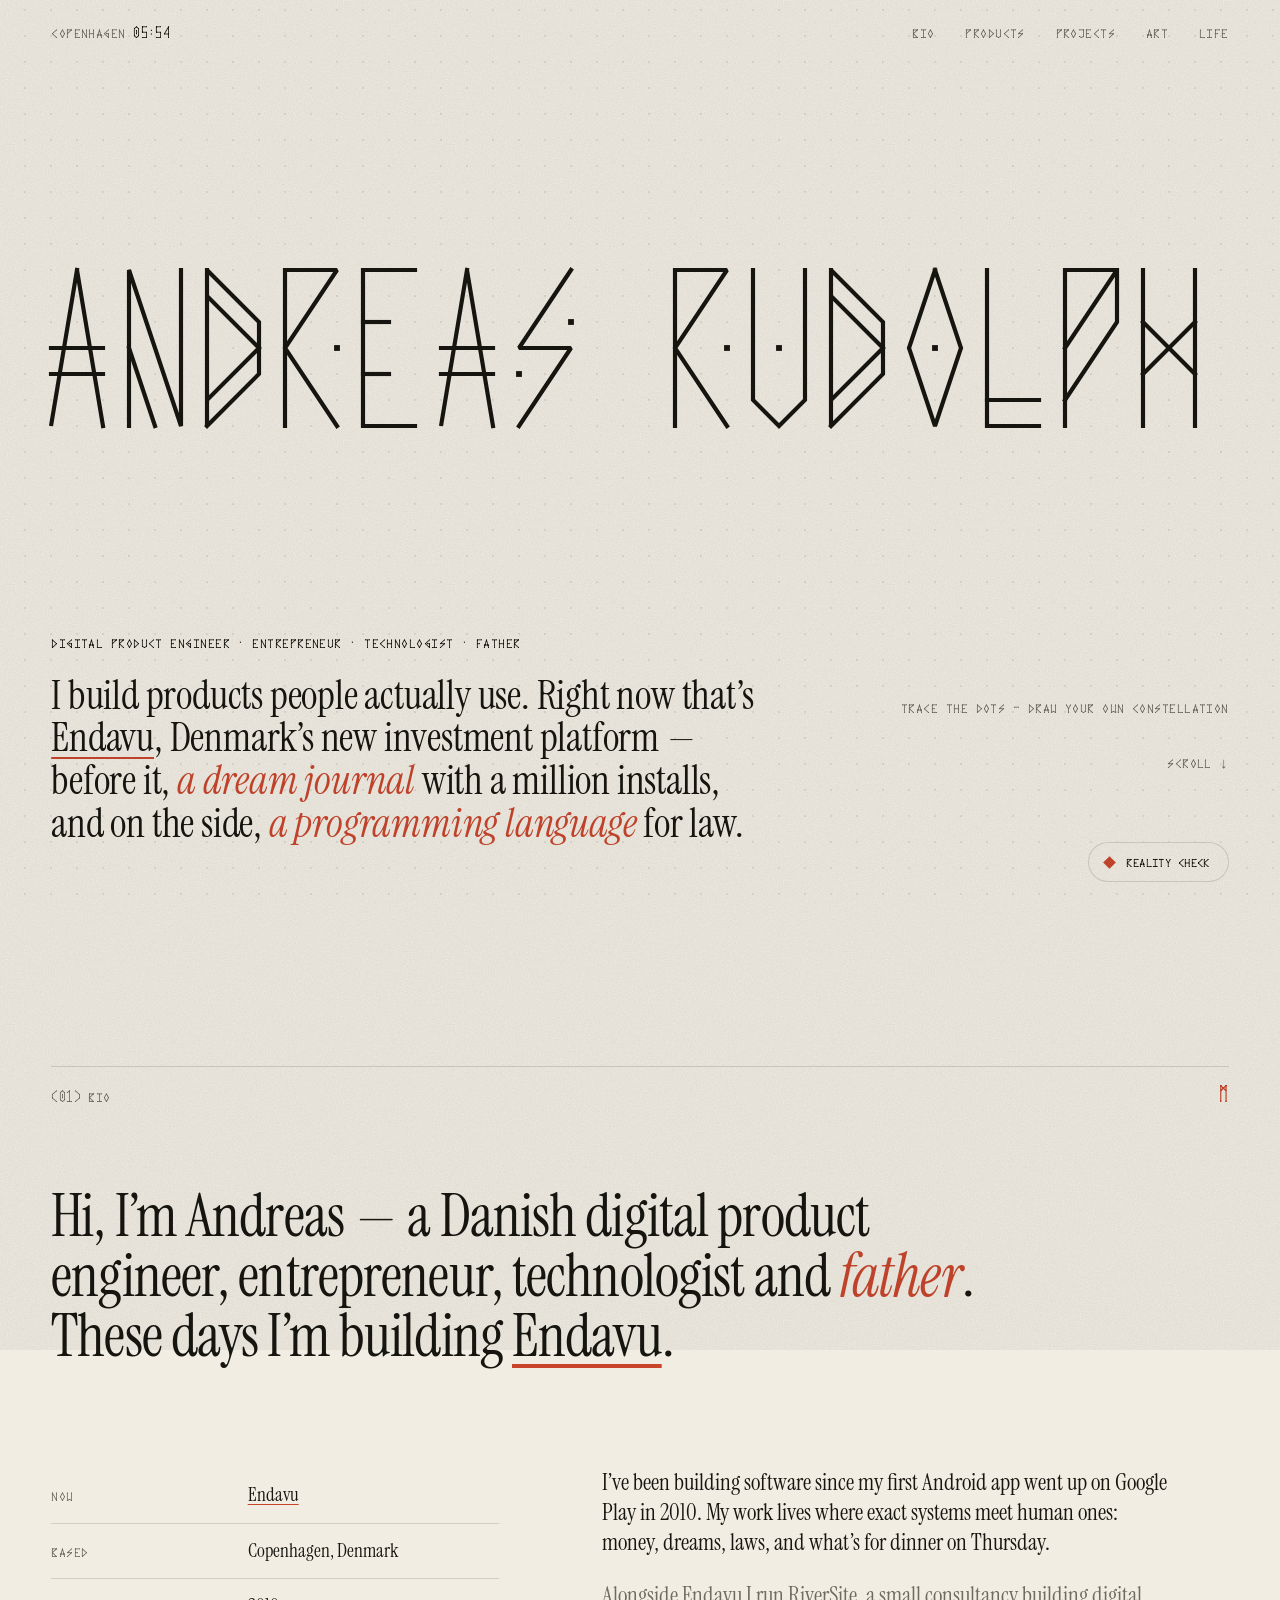
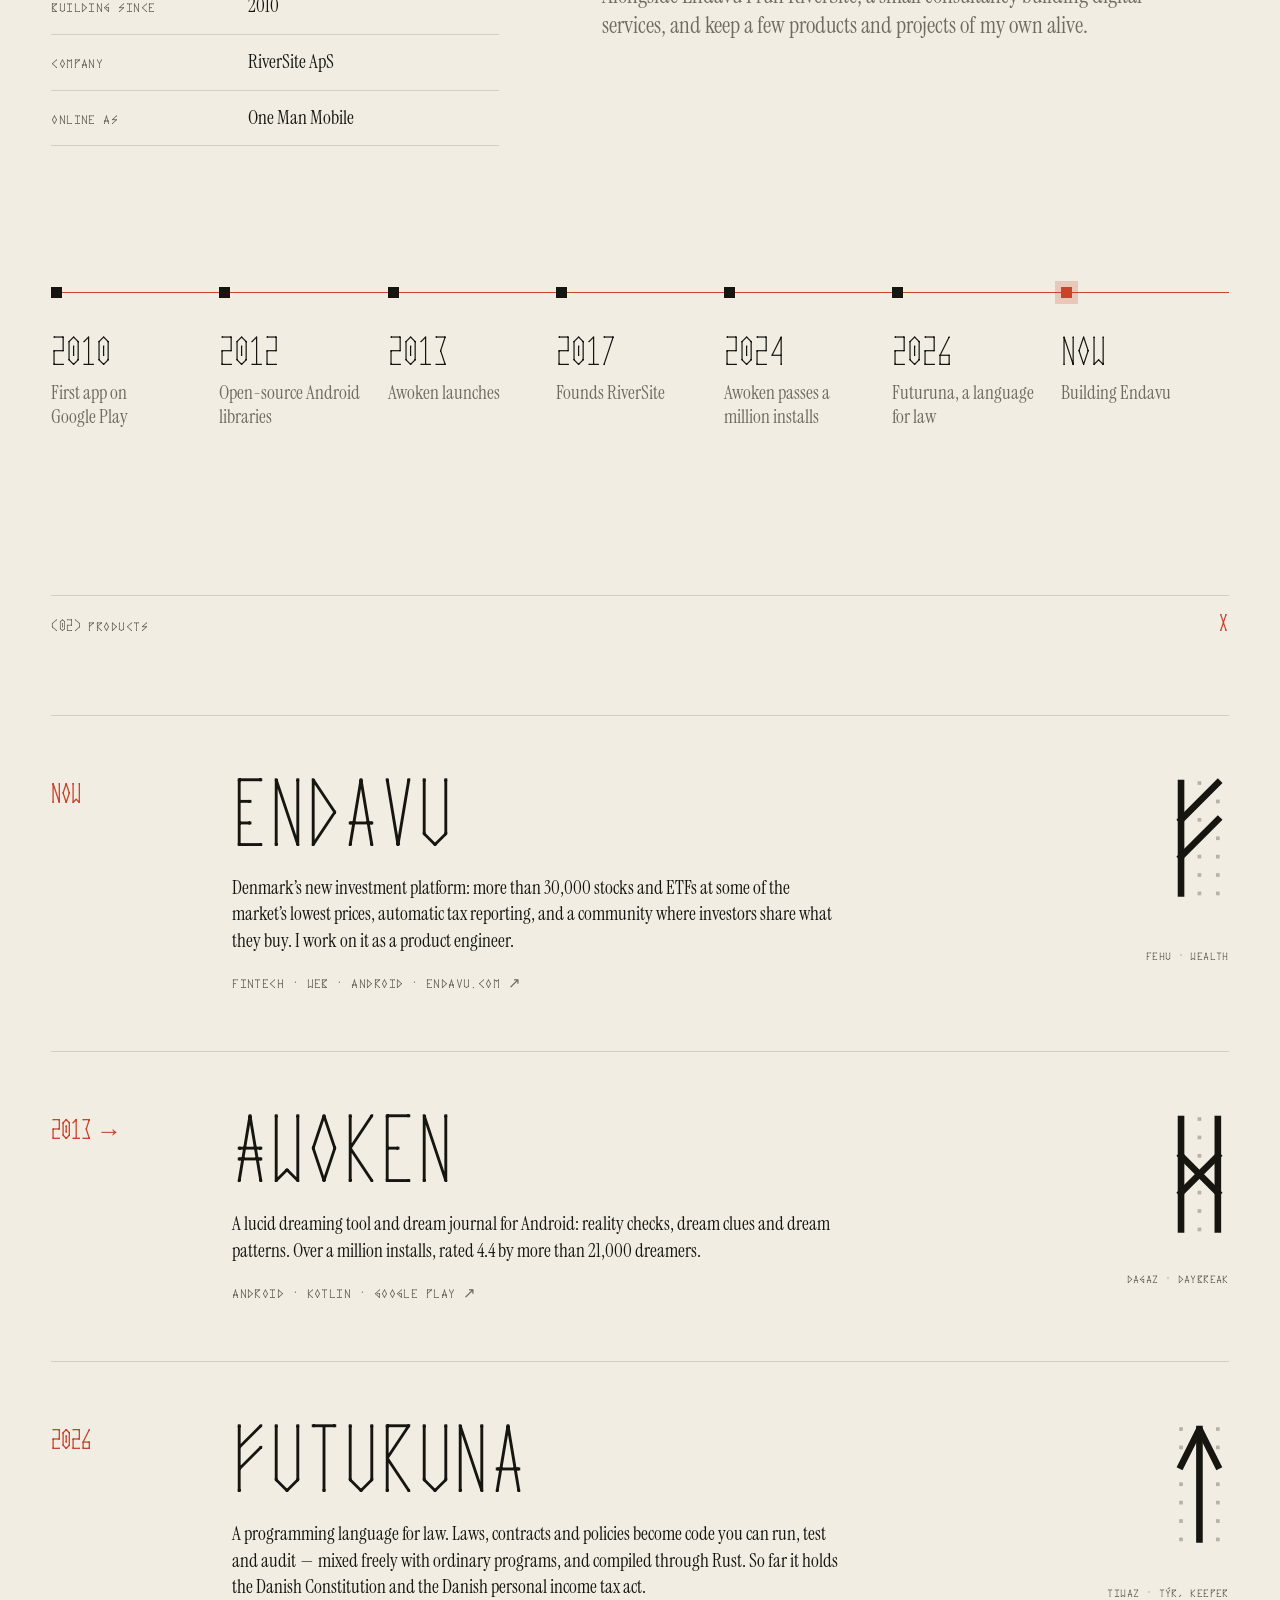
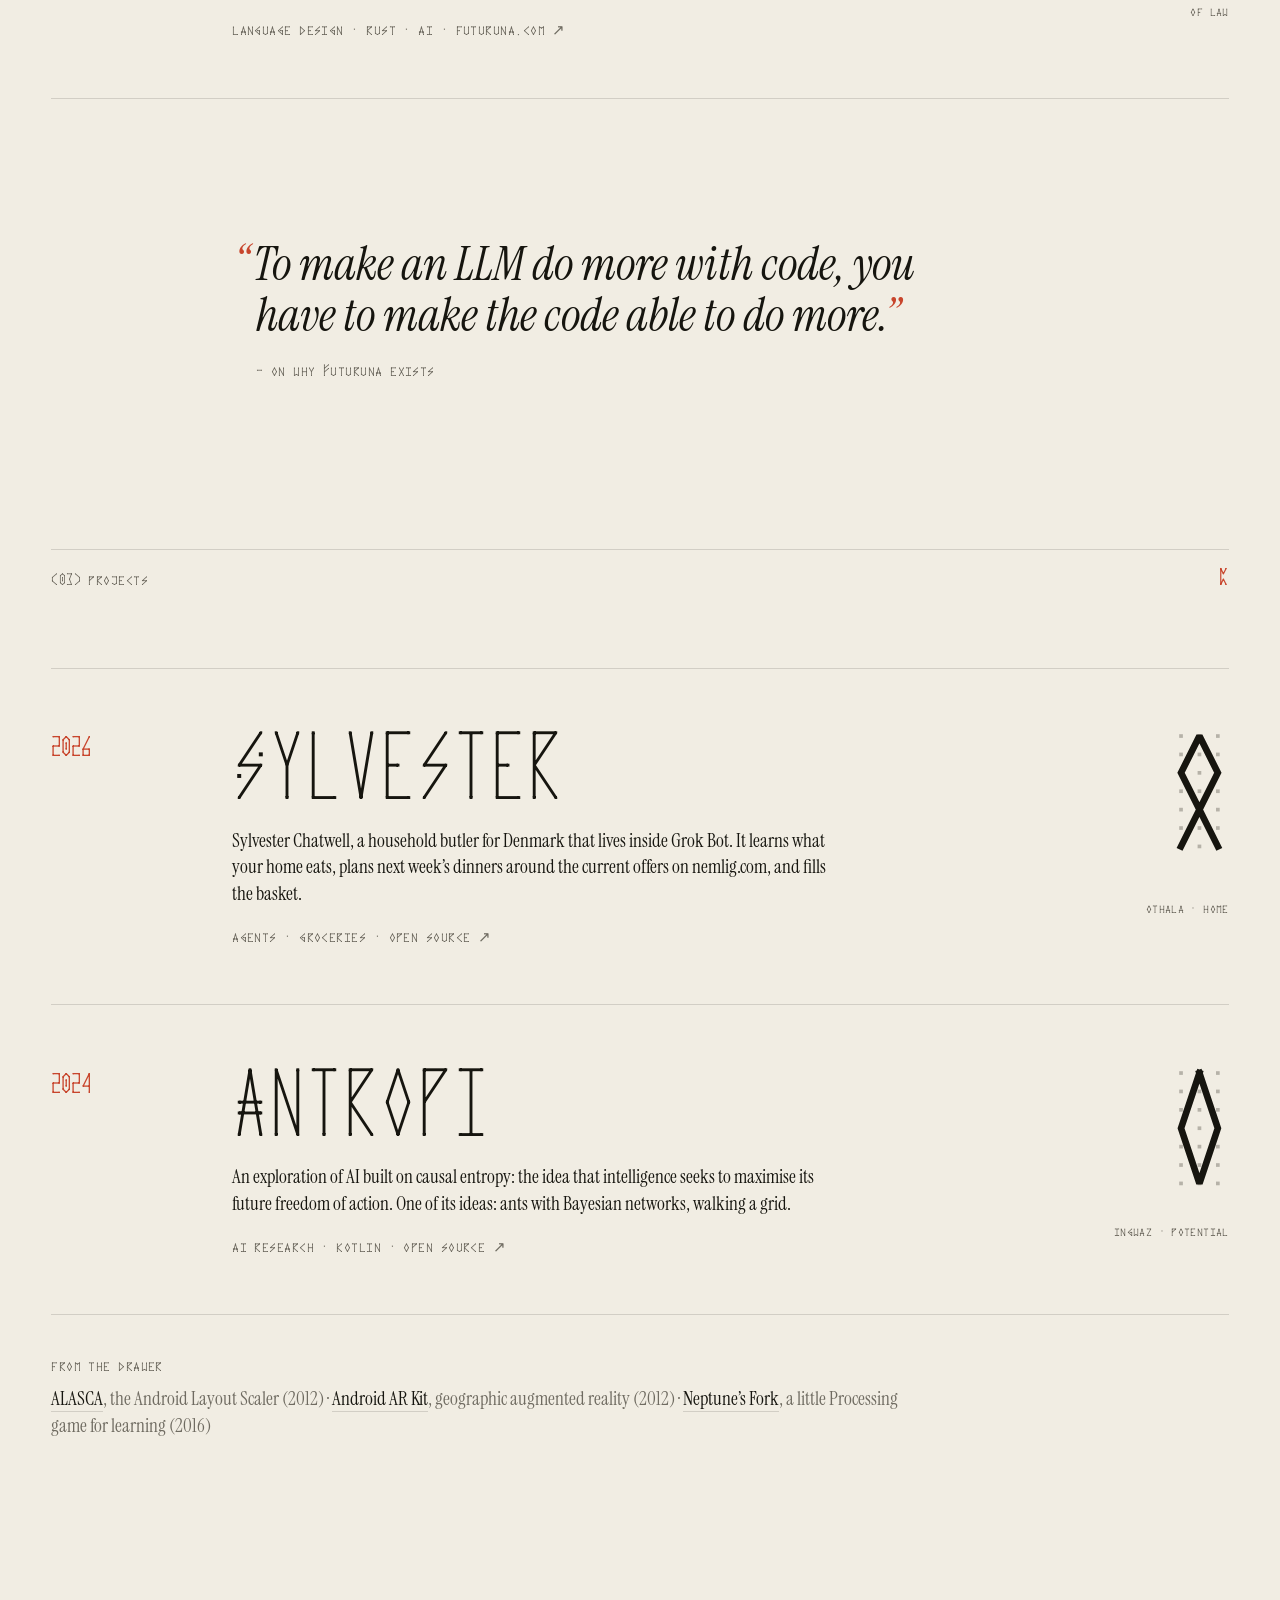
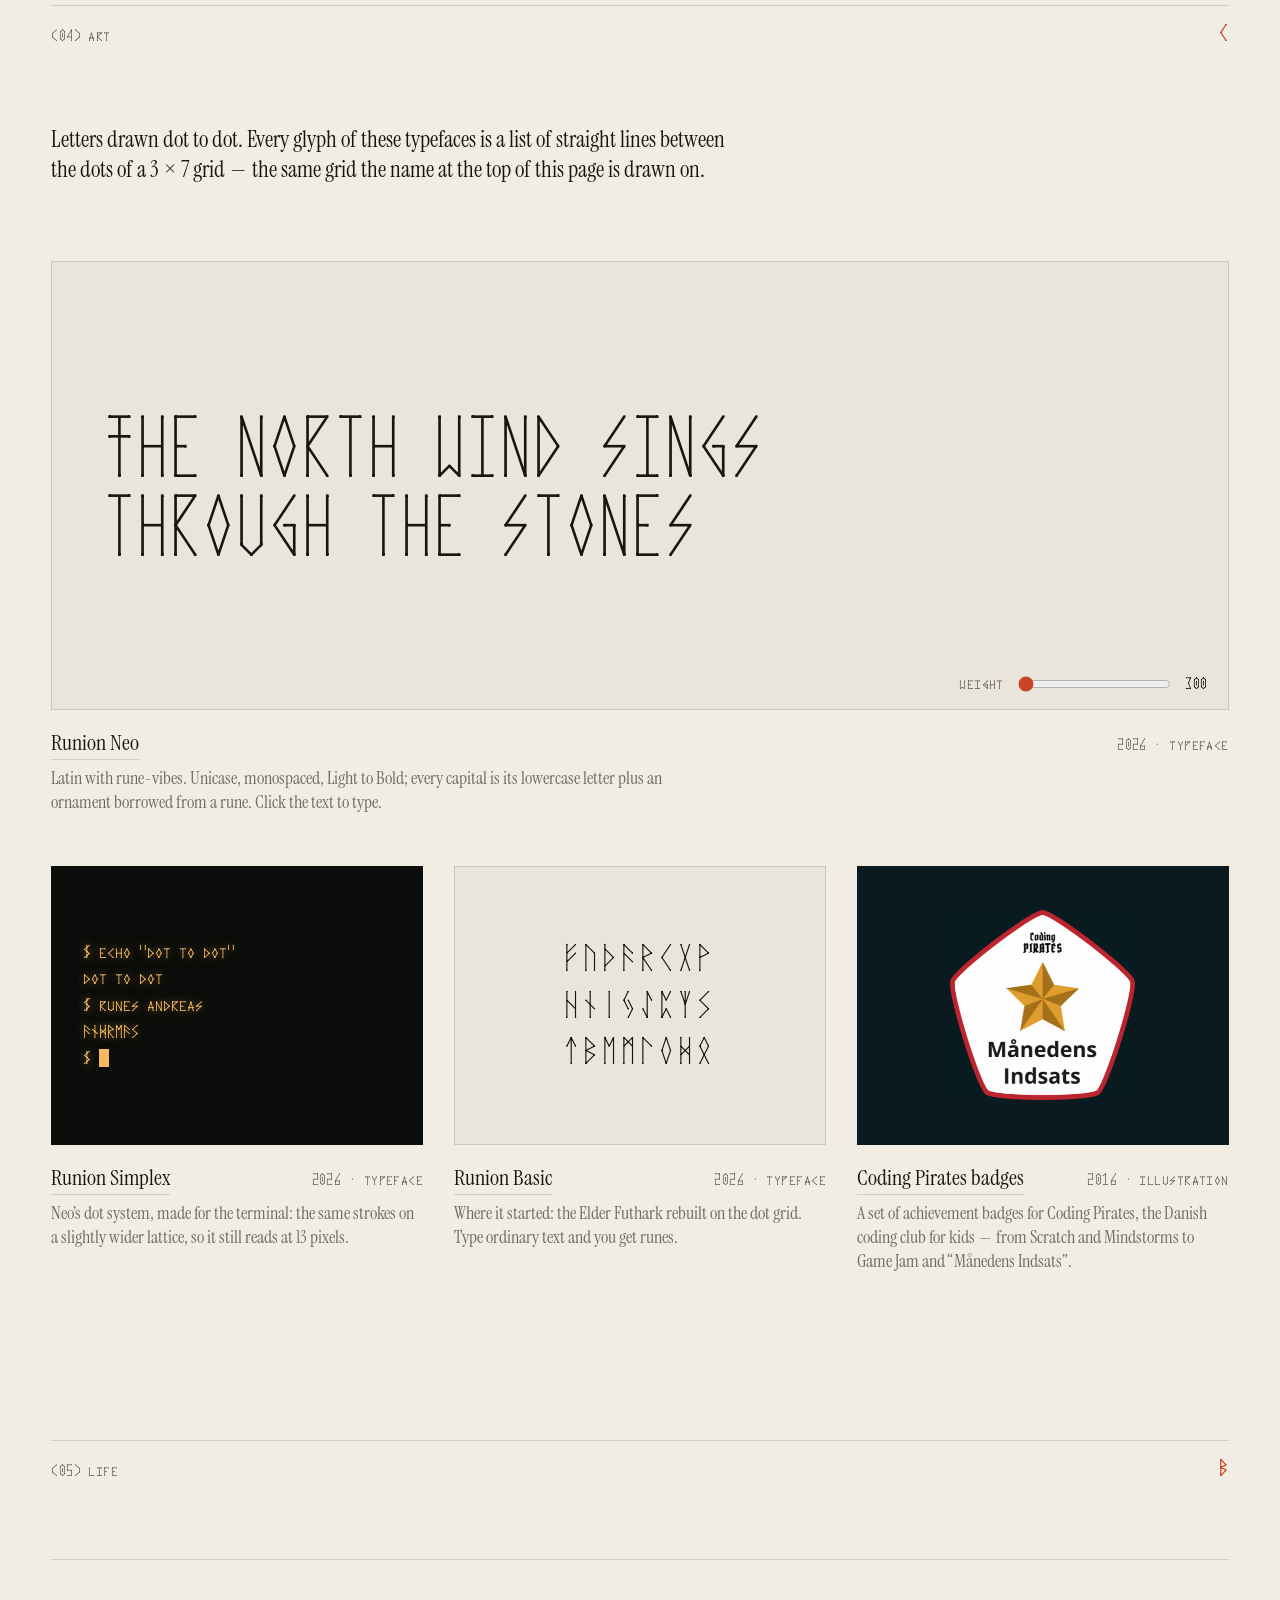
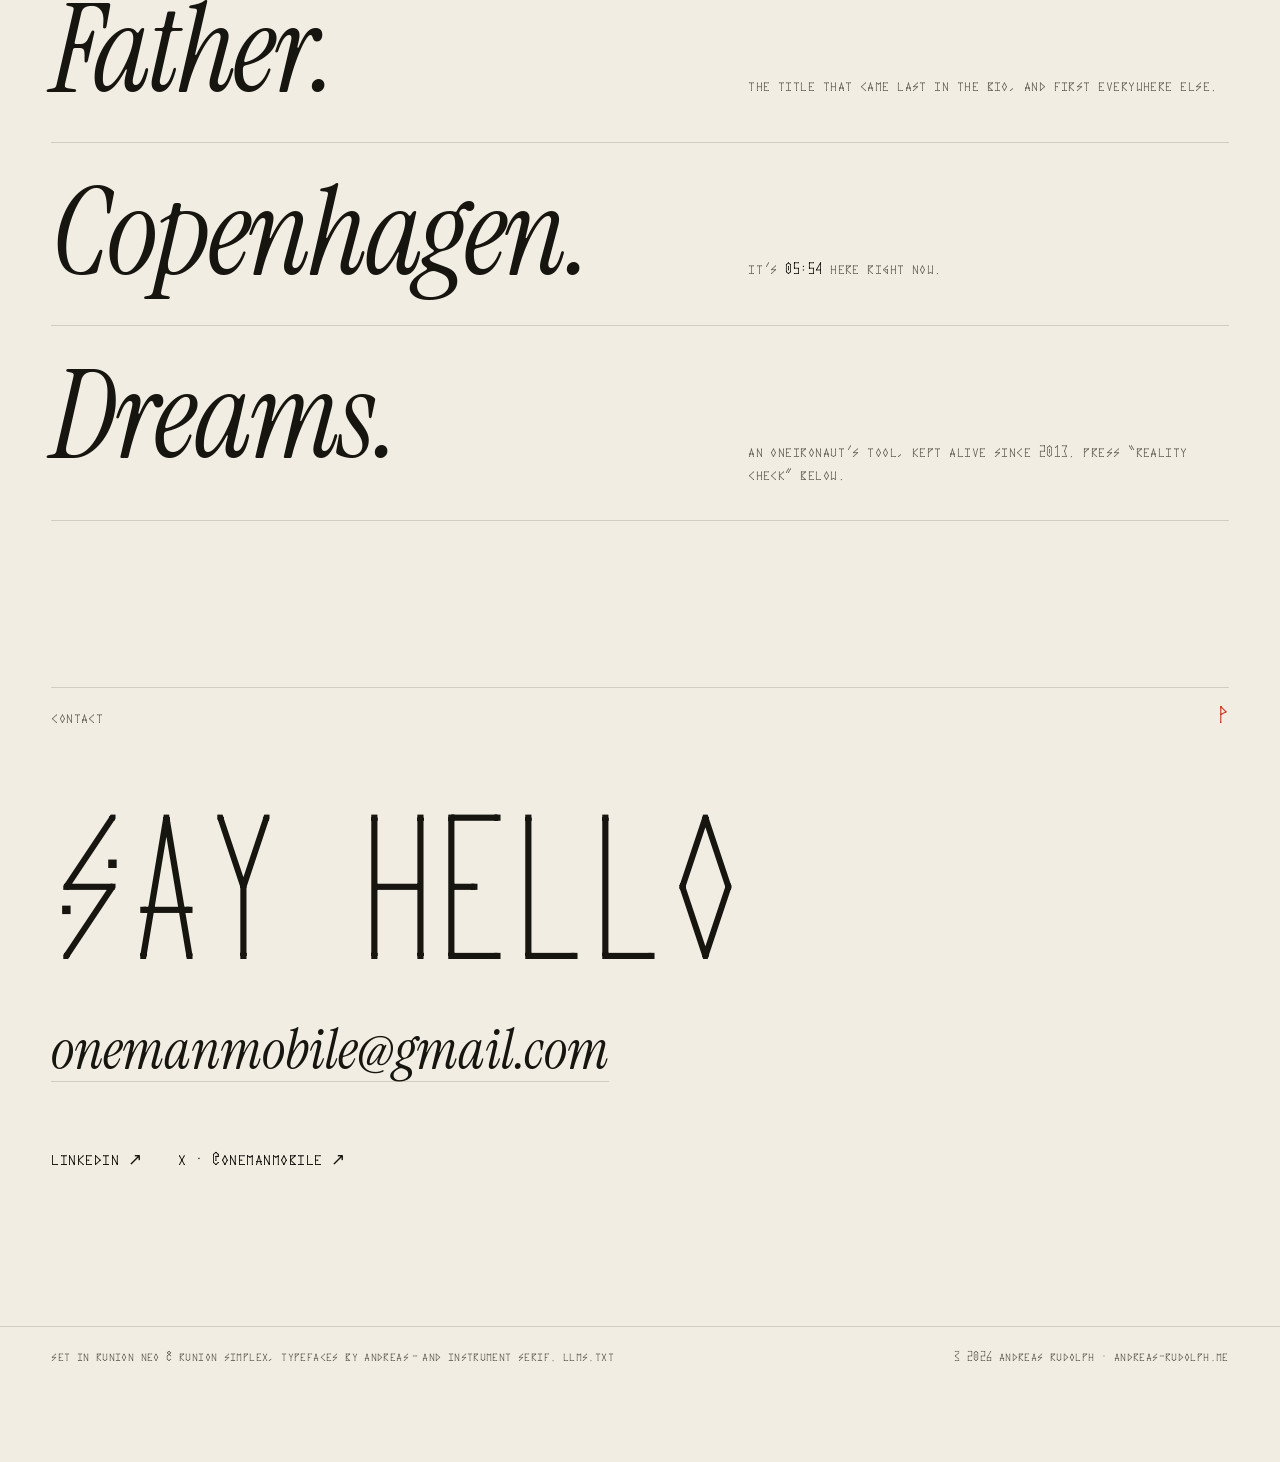
==== index.html @ d4b1cf88 "Five sections (bio, products, projects, art, life); Endavu pitch; socials; llms.txt, robots.txt, sit" ====
<!doctype html>
<html lang="en" data-mode="day">
<head>
  <meta charset="utf-8">
  <meta name="viewport" content="width=device-width, initial-scale=1, viewport-fit=cover">
  <title>Andreas Rudolph — Digital Product Engineer, Entrepreneur, Technologist and Father</title>
  <meta name="description" content="Andreas Rudolph is a Danish digital product engineer, entrepreneur, technologist and father, currently building Endavu, Denmark’s new investment platform. He also made Awoken, a lucid dreaming app with a million installs, and Futuruna, a programming language for law.">
  <link rel="canonical" href="https://andreas-rudolph.me/">
  <link rel="describedby" href="/llms.txt" type="text/markdown">
  <meta name="author" content="Andreas Rudolph">
  <meta name="theme-color" content="#f1ede3">
  <meta property="og:type" content="website">
  <meta property="og:url" content="https://andreas-rudolph.me/">
  <meta property="og:title" content="Andreas Rudolph">
  <meta property="og:description" content="A Danish digital product engineer, entrepreneur, technologist and father — currently building Endavu.">
  <meta property="og:image" content="https://andreas-rudolph.me/assets/og.jpg">
  <meta property="og:image:width" content="1200">
  <meta property="og:image:height" content="630">
  <meta name="twitter:card" content="summary_large_image">
  <meta name="twitter:creator" content="@OneManMobile">
  <link rel="icon" href="assets/favicon.svg" type="image/svg+xml">
  <link rel="preload" href="assets/fonts/RunionNeo.woff2" as="font" type="font/woff2" crossorigin>
  <link rel="preload" href="assets/fonts/InstrumentSerif-Regular.woff2" as="font" type="font/woff2" crossorigin>
  <link rel="stylesheet" href="assets/style.css">
  <script>try{if(localStorage.getItem('mode')==='dream')document.documentElement.dataset.mode='dream'}catch(e){}</script>
  <script type="module" src="assets/main.js"></script>
  <script type="application/ld+json">
  {"@context":"https://schema.org","@type":"Person","name":"Andreas Rudolph","alternateName":"OneManMobile","url":"https://andreas-rudolph.me/","jobTitle":"Digital Product Engineer","worksFor":{"@type":"Organization","name":"Endavu","url":"https://endavu.com"},"description":"A Danish digital product engineer, entrepreneur, technologist and father.","nationality":{"@type":"Country","name":"Denmark"},"homeLocation":{"@type":"Place","name":"Copenhagen, Denmark"},"sameAs":["https://www.linkedin.com/in/andreasrudolph","https://x.com/OneManMobile","https://github.com/OneManMobile"]}
  </script>
</head>
<body>
  <a class="skip label" href="#bio">Skip to content</a>

  <header class="hero" id="top">
    <h1 class="sr-only">Andreas Rudolph</h1>
    <canvas id="field" aria-hidden="true"></canvas>

    <div class="top">
      <span class="label"><span>copenhagen</span> <span class="clock">—</span></span>
      <nav aria-label="Sections">
        <a class="label" href="#bio">bio</a>
        <a class="label" href="#products">products</a>
        <a class="label" href="#projects">projects</a>
        <a class="label" href="#art">art</a>
        <a class="label" href="#life">life</a>
      </nav>
    </div>

    <div class="hero-foot">
      <div class="hero-intro">
        <p class="label hero-role"><span>digital product engineer</span> <span>· entrepreneur</span> <span>· technologist</span> <span>· father</span></p>
        <p class="lede">I build products people actually use. Right now that’s <a href="https://endavu.com">Endavu</a>, Denmark’s new investment platform&thinsp;—&thinsp;before it, <em>a dream journal</em> with a million installs, and on the side, <em>a programming language</em> for law.</p>
      </div>
      <div class="hero-aside">
        <p class="label swap">
          <span class="when-day">trace the dots — draw your own constellation</span>
          <span class="when-dream">you are dreaming. read a title twice&thinsp;—&thinsp;in dreams, text never stays the same.</span>
        </p>
        <a class="label scroll" href="#bio">scroll ↓</a>
      </div>
    </div>
  </header>

  <main>
    <!-- 01 · bio -->
    <section class="section" id="bio" aria-labelledby="bio-title">
      <div class="section-head reveal">
        <h2 class="label" id="bio-title">(01) bio</h2>
        <span class="label section-rune" aria-hidden="true">ᛗ</span>
      </div>

      <p class="about-big reveal">Hi, I’m Andreas&thinsp;—&thinsp;a Danish digital product engineer, entrepreneur, technologist and <em>father</em>. These days I’m building <a href="https://endavu.com">Endavu</a>.</p>

      <div class="about-grid">
        <dl class="facts reveal">
          <div><dt class="label">now</dt><dd><a href="https://endavu.com">Endavu</a></dd></div>
          <div><dt class="label">based</dt><dd>Copenhagen, Denmark</dd></div>
          <div><dt class="label">building since</dt><dd>2010</dd></div>
          <div><dt class="label">company</dt><dd>RiverSite ApS</dd></div>
          <div><dt class="label">online as</dt><dd>One Man Mobile</dd></div>
        </dl>
        <div class="about-text reveal">
          <p>I’ve been building software since my first Android app went up on Google Play in 2010. My work lives where exact systems meet human ones: money, dreams, laws, and what’s for dinner on Thursday.</p>
          <p>Alongside Endavu I run RiverSite, a small consultancy building digital services, and keep a few products and projects of my own alive.</p>
        </div>
      </div>

      <ol class="path reveal" aria-label="Timeline">
        <li style="--i:0"><span class="year">2010</span><span class="what">First app on Google Play</span></li>
        <li style="--i:1"><span class="year">2012</span><span class="what">Open-source Android libraries</span></li>
        <li style="--i:2"><span class="year">2013</span><span class="what">Awoken launches</span></li>
        <li style="--i:3"><span class="year">2017</span><span class="what">Founds RiverSite</span></li>
        <li style="--i:4"><span class="year">2024</span><span class="what">Awoken passes a million installs</span></li>
        <li style="--i:5"><span class="year">2026</span><span class="what">Futuruna, a language for law</span></li>
        <li style="--i:6"><span class="year">now</span><span class="what">Building Endavu</span></li>
      </ol>
    </section>

    <!-- 02 · products -->
    <section class="section" id="products" aria-labelledby="products-title">
      <div class="section-head reveal">
        <h2 class="label" id="products-title">(02) products</h2>
        <span class="label section-rune" aria-hidden="true">ᚷ</span>
      </div>

      <ol class="works">
        <li class="work reveal">
          <div class="work-meta"><span class="work-year">now</span></div>
          <div class="work-body">
            <h3 class="work-title"><a class="work-link" href="https://endavu.com"><span data-rune>Endavu</span></a></h3>
            <p class="work-desc">Denmark’s new investment platform: more than 30,000 stocks and ETFs at some of the market’s lowest prices, automatic tax reporting, and a community where investors share what they buy. I work on it as a product engineer.</p>
            <p class="label work-tags">fintech · web · android · endavu.com ↗</p>
          </div>
          <figure class="work-sigil" data-sigil="ᚠ"><figcaption class="label">fehu · wealth</figcaption></figure>
        </li>

        <li class="work reveal">
          <div class="work-meta"><span class="work-year">2013 →</span></div>
          <div class="work-body">
            <h3 class="work-title"><a class="work-link" href="https://play.google.com/store/apps/details?id=com.lucid_dreaming.awoken"><span data-rune>Awoken</span></a></h3>
            <p class="work-desc">A lucid dreaming tool and dream journal for Android: reality checks, dream clues and dream patterns. Over a million installs, rated 4.4 by more than 21,000 dreamers.</p>
            <p class="label work-tags">android · kotlin · google play ↗</p>
          </div>
          <figure class="work-sigil" data-sigil="ᛞ"><figcaption class="label">dagaz · daybreak</figcaption></figure>
        </li>

        <li class="work reveal">
          <div class="work-meta"><span class="work-year">2026</span></div>
          <div class="work-body">
            <h3 class="work-title"><a class="work-link" href="https://futuruna.com/"><span data-rune>Futuruna</span></a></h3>
            <p class="work-desc">A programming language for law. Laws, contracts and policies become code you can run, test and audit&thinsp;—&thinsp;mixed freely with ordinary programs, and compiled through Rust. So far it holds the Danish Constitution and the Danish personal income tax act.</p>
            <p class="label work-tags">language design · rust · ai · futuruna.com ↗</p>
          </div>
          <figure class="work-sigil" data-sigil="ᛏ"><figcaption class="label">tiwaz · týr, keeper of law</figcaption></figure>
        </li>
      </ol>

      <figure class="quote reveal">
        <blockquote><p>To make an LLM do more with code, you have to make the code able to do more.</p></blockquote>
        <figcaption class="label">— on why Futuruna exists</figcaption>
      </figure>
    </section>

    <!-- 03 · projects -->
    <section class="section" id="projects" aria-labelledby="projects-title">
      <div class="section-head reveal">
        <h2 class="label" id="projects-title">(03) projects</h2>
        <span class="label section-rune" aria-hidden="true">ᛈ</span>
      </div>

      <ol class="works">
        <li class="work reveal">
          <div class="work-meta"><span class="work-year">2026</span></div>
          <div class="work-body">
            <h3 class="work-title"><a class="work-link" href="https://github.com/OneManMobile/sylvester-chatwell"><span data-rune>Sylvester</span></a></h3>
            <p class="work-desc">Sylvester Chatwell, a household butler for Denmark that lives inside Grok Bot. It learns what your home eats, plans next week’s dinners around the current offers on nemlig.com, and fills the basket.</p>
            <p class="label work-tags">agents · groceries · open source ↗</p>
          </div>
          <figure class="work-sigil" data-sigil="ᛟ"><figcaption class="label">othala · home</figcaption></figure>
        </li>

        <li class="work reveal">
          <div class="work-meta"><span class="work-year">2024</span></div>
          <div class="work-body">
            <h3 class="work-title"><a class="work-link" href="https://github.com/OneManMobile/Antropi"><span data-rune>Antropi</span></a></h3>
            <p class="work-desc">An exploration of AI built on causal entropy: the idea that intelligence seeks to maximise its future freedom of action. One of its ideas: ants with Bayesian networks, walking a grid.</p>
            <p class="label work-tags">ai research · kotlin · open source ↗</p>
          </div>
          <figure class="work-sigil" data-sigil="ᛜ"><figcaption class="label">ingwaz · potential</figcaption></figure>
        </li>
      </ol>

      <p class="drawer reveal"><span class="label">from the drawer</span>
        <a href="https://github.com/OneManMobile/ALASCA">ALASCA</a>, the Android Layout Scaler (2012) ·
        <a href="https://github.com/OneManMobile/Android-AR-Kit">Android AR Kit</a>, geographic augmented reality (2012) ·
        <a href="https://github.com/OneManMobile/NeptunesFork">Neptune’s Fork</a>, a little Processing game for learning (2016)
      </p>
    </section>

    <!-- 04 · art -->
    <section class="section" id="art" aria-labelledby="art-title">
      <div class="section-head reveal">
        <h2 class="label" id="art-title">(04) art</h2>
        <span class="label section-rune" aria-hidden="true">ᚲ</span>
      </div>

      <p class="art-intro reveal">Letters drawn dot to dot. Every glyph of these typefaces is a list of straight lines between the dots of a 3&thinsp;×&thinsp;7 grid&thinsp;—&thinsp;the same grid the name at the top of this page is drawn on.</p>

      <div class="art-grid">
        <figure class="art-card art-card--wide reveal">
          <div class="art-canvas art-neo">
            <p class="neo-specimen" contenteditable="true" spellcheck="false" aria-label="Type to try Runion Neo">The north wind sings through the stones</p>
            <label class="neo-weight label"><span>weight</span> <input type="range" min="300" max="700" value="300" aria-label="Runion Neo weight"> <output>300</output></label>
          </div>
          <figcaption>
            <span class="art-title"><a href="https://github.com/OneManMobile/runion-neo">Runion Neo</a> <span class="label">2026 · typeface</span></span>
            <span class="art-desc">Latin with rune-vibes. Unicase, monospaced, Light to Bold; every capital is its lowercase letter plus an ornament borrowed from a rune. Click the text to type.</span>
          </figcaption>
        </figure>

        <figure class="art-card reveal">
          <div class="art-canvas art-simplex" aria-hidden="true">
            <p>$ echo "dot to dot"<br>dot to dot<br>$ runes andreas<br>ᚨᚾᛞᚱᛖᚨᛊ<br>$ <span class="caret"></span></p>
          </div>
          <figcaption>
            <span class="art-title"><a href="https://github.com/OneManMobile/runion-simplex">Runion Simplex</a> <span class="label">2026 · typeface</span></span>
            <span class="art-desc">Neo’s dot system, made for the terminal: the same strokes on a slightly wider lattice, so it still reads at 13 pixels.</span>
          </figcaption>
        </figure>

        <figure class="art-card reveal">
          <div class="art-canvas art-futhark" aria-hidden="true">
            <p>ᚠᚢᚦᚨᚱᚲᚷᚹ<br>ᚺᚾᛁᛃᛇᛈᛉᛊ<br>ᛏᛒᛖᛗᛚᛜᛞᛟ</p>
          </div>
          <figcaption>
            <span class="art-title"><a href="https://github.com/OneManMobile/Runion-Font">Runion Basic</a> <span class="label">2026 · typeface</span></span>
            <span class="art-desc">Where it started: the Elder Futhark rebuilt on the dot grid. Type ordinary text and you get runes.</span>
          </figcaption>
        </figure>

        <figure class="art-card reveal">
          <div class="art-canvas art-badge">
            <img src="assets/art/coding-pirates-badge.png" width="360" height="370" alt="A pentagon badge with a gold star, reading Coding Pirates — Månedens Indsats">
          </div>
          <figcaption>
            <span class="art-title"><a href="https://github.com/OneManMobile/CodingPiratesAchievements">Coding Pirates badges</a> <span class="label">2016 · illustration</span></span>
            <span class="art-desc">A set of achievement badges for Coding Pirates, the Danish coding club for kids&thinsp;—&thinsp;from Scratch and Mindstorms to Game Jam and “Månedens Indsats”.</span>
          </figcaption>
        </figure>
      </div>
    </section>

    <!-- 05 · life -->
    <section class="section" id="life" aria-labelledby="life-title">
      <div class="section-head reveal">
        <h2 class="label" id="life-title">(05) life</h2>
        <span class="label section-rune" aria-hidden="true">ᛒ</span>
      </div>

      <ul class="life">
        <li class="reveal"><span class="life-word">Father.</span><span class="label life-note">the title that came last in the bio, and first everywhere else.</span></li>
        <li class="reveal"><span class="life-word">Copenhagen.</span><span class="label life-note">it’s <span class="clock">—</span> here right now.</span></li>
        <li class="reveal"><span class="life-word">Dreams.</span><span class="label life-note">an oneironaut’s tool, kept alive since 2013. press “reality check” below.</span></li>
      </ul>
    </section>

    <!-- contact -->
    <section class="section contact" id="contact" aria-labelledby="contact-title">
      <div class="section-head reveal">
        <p class="label">contact</p>
        <span class="label section-rune" aria-hidden="true">ᚹ</span>
      </div>
      <h2 class="contact-title reveal" id="contact-title"><span data-rune>Say hello</span></h2>
      <a class="mail reveal" href="mailto:onemanmobile@gmail.com">onemanmobile@gmail.com</a>
      <ul class="links reveal">
        <li><a class="label" href="https://www.linkedin.com/in/andreasrudolph">linkedin ↗</a></li>
        <li><a class="label" href="https://x.com/OneManMobile">x · @onemanmobile ↗</a></li>
      </ul>
    </section>
  </main>

  <footer class="footer">
    <p class="label">set in runion neo &amp; runion simplex, typefaces by andreas&thinsp;—&thinsp;and instrument serif. <a href="/llms.txt">llms.txt</a></p>
    <p class="label">© 2026 andreas rudolph · andreas-rudolph.me</p>
  </footer>

  <button class="reality" type="button" aria-pressed="false">
    <span class="reality-dot" aria-hidden="true"></span>
    <span class="reality-text">reality check</span>
  </button>
</body>
</html>
---- assets/style.css ----
@font-face { font-family: "Runion Neo"; src: url("fonts/RunionNeo.woff2") format("woff2"); font-weight: 300 700; font-display: swap; }
@font-face { font-family: "Runion Simplex"; src: url("fonts/RunionSimplex.woff2") format("woff2"); font-weight: 300 700; font-display: swap; }
@font-face { font-family: "Instrument Serif"; src: url("fonts/InstrumentSerif-Regular.woff2") format("woff2"); font-weight: 400; font-style: normal; font-display: swap; }
@font-face { font-family: "Instrument Serif"; src: url("fonts/InstrumentSerif-Italic.woff2") format("woff2"); font-weight: 400; font-style: italic; font-display: swap; }

:root {
  --paper: #f1ede3;
  --ink: #16150f;
  --muted: #6f6b61;
  --rule: rgba(22, 21, 15, .14);
  --accent: #c8452c;
  --gutter: clamp(20px, 4vw, 56px);
  --serif: "Instrument Serif", ui-serif, Georgia, serif;
  --neo: "Runion Neo", ui-monospace, monospace;
  --mono: "Runion Simplex", ui-monospace, Menlo, monospace;
  color-scheme: light;
}
:root[data-mode="dream"] {
  --paper: #0a0c19;
  --ink: #ebe7ff;
  --muted: #8f8db0;
  --rule: rgba(235, 231, 255, .14);
  --accent: #f4b860;
  color-scheme: dark;
}

*, *::before, *::after { box-sizing: border-box; }
html {
  background: var(--paper);
  color: var(--ink);
  -webkit-text-size-adjust: 100%;
  scroll-behavior: smooth;
  transition: background-color 1.2s ease, color 1.2s ease;
}
.switching *, .switching *::before, .switching *::after {
  transition: color 1.1s ease, background-color 1.1s ease, border-color 1.1s ease, fill 1.1s ease, stroke 1.1s ease !important;
}
body {
  margin: 0;
  font-family: var(--serif);
  font-size: clamp(19px, 1.35vw, 22px);
  line-height: 1.4;
  -webkit-font-smoothing: antialiased;
  overflow-x: hidden;
}
a { color: inherit; text-decoration: none; }
em { font-style: italic; }
::selection { background: var(--accent); color: var(--paper); }
:focus-visible { outline: 2px solid var(--accent); outline-offset: 4px; }

/* atmosphere: a night sky glow for dreams, paper grain always */
body::before {
  content: "";
  position: fixed;
  inset: 0;
  z-index: -1;
  pointer-events: none;
  background:
    radial-gradient(60vw 50vh at 78% 8%, rgba(124, 98, 255, .22), transparent 70%),
    radial-gradient(50vw 40vh at 8% 92%, rgba(244, 184, 96, .09), transparent 70%);
  opacity: 0;
  transition: opacity 1.6s ease;
}
[data-mode="dream"] body::before { opacity: 1; }
body::after {
  content: "";
  position: fixed;
  inset: -50%;
  z-index: 90;
  pointer-events: none;
  background-image: url("data:image/svg+xml,%3Csvg xmlns='http://www.w3.org/2000/svg' width='220' height='220'%3E%3Cfilter id='n'%3E%3CfeTurbulence type='fractalNoise' baseFrequency='.85' numOctaves='3' stitchTiles='stitch'/%3E%3CfeColorMatrix values='0 0 0 0 0 0 0 0 0 0 0 0 0 0 0 0 0 0 .55 0'/%3E%3C/filter%3E%3Crect width='100%25' height='100%25' filter='url(%23n)'/%3E%3C/svg%3E");
  opacity: .16;
  mix-blend-mode: multiply;
}
[data-mode="dream"] body::after { opacity: .5; mix-blend-mode: soft-light; }

.sr-only {
  position: absolute; width: 1px; height: 1px; padding: 0; margin: -1px;
  overflow: hidden; clip: rect(0 0 0 0); white-space: nowrap; border: 0;
}
.skip { position: absolute; left: var(--gutter); top: -40px; z-index: 100; }
.skip:focus { top: 16px; }

.label {
  font-family: var(--mono);
  font-size: 15px;
  font-weight: 450;
  line-height: 1.5;
  letter-spacing: .03em;
  color: var(--muted);
  margin: 0;
}
a.label { transition: color .3s ease; }
a.label:hover { color: var(--accent); }

/* ── hero ─────────────────────────────────────────────── */
.hero {
  position: relative;
  height: 100vh;
  height: 100svh;
  min-height: 560px;
  overflow: hidden;
}
#field { position: absolute; inset: 0; width: 100%; height: 100%; display: block; touch-action: pan-y; }
.top {
  position: absolute;
  inset: 0 0 auto;
  z-index: 2;
  display: flex;
  justify-content: space-between;
  align-items: baseline;
  padding: 22px var(--gutter);
}
.top nav { display: flex; gap: clamp(16px, 2.4vw, 36px); }
.top .clock { color: var(--ink); font-variant-numeric: tabular-nums; }

.hero-foot {
  position: absolute;
  left: var(--gutter);
  right: var(--gutter);
  bottom: clamp(28px, 6vh, 64px);
  z-index: 2;
  display: grid;
  grid-template-columns: minmax(0, 1.7fr) minmax(0, 1fr);
  gap: 32px;
  align-items: end;
  pointer-events: none;
}
.hero-foot a { pointer-events: auto; }
.hero-role span { white-space: nowrap; }
.hero-role {
  margin: 0 0 clamp(14px, 1.6vw, 22px);
  color: var(--ink);
  animation: rise 1.4s 1.35s cubic-bezier(.2, .7, .1, 1) both;
}
.lede {
  margin: 0;
  max-width: 21em;
  font-size: clamp(27px, 3.1vw, 46px);
  line-height: 1.08;
  letter-spacing: -.005em;
  text-wrap: pretty;
  animation: rise 1.4s 1.5s cubic-bezier(.2, .7, .1, 1) both;
}
.lede em { color: var(--accent); transition: color 1.1s ease; }
.lede a, .about-big a, .facts a {
  color: inherit;
  text-decoration: underline;
  text-decoration-color: var(--accent);
  text-decoration-thickness: .06em;
  text-underline-offset: .14em;
  transition: color .3s ease, text-decoration-color 1.1s ease;
}
.lede a:hover, .about-big a:hover, .facts a:hover { color: var(--accent); }
.hero-aside {
  justify-self: end;
  text-align: right;
  max-width: 22em;
  display: grid;
  gap: 10px;
  padding-bottom: 72px;
  animation: rise 1.4s 1.8s cubic-bezier(.2, .7, .1, 1) both;
}
.swap { display: grid; }
.swap > span { grid-area: 1 / 1; transition: opacity 1s ease; }
.when-dream, [data-mode="dream"] .when-day { opacity: 0; }
[data-mode="dream"] .when-dream { opacity: 1; color: var(--ink); }
.scroll { justify-self: end; }

@keyframes rise { from { opacity: 0; transform: translateY(18px); } }

/* ── sections ─────────────────────────────────────────── */
.section {
  max-width: 1600px;
  margin: 0 auto;
  padding: clamp(96px, 13vw, 200px) var(--gutter) 0;
}
.section-head {
  display: flex;
  justify-content: space-between;
  align-items: baseline;
  border-top: 1px solid var(--rule);
  padding-top: 16px;
  margin-bottom: clamp(40px, 6vw, 96px);
}
.section-head h2 { font-weight: 450; }
.section-rune { font-family: var(--neo); font-size: 22px; line-height: 1; color: var(--accent); }

.reveal { opacity: 0; transform: translateY(28px); transition: opacity 1.1s ease, transform 1.2s cubic-bezier(.2, .7, .1, 1); }
.reveal.is-in { opacity: 1; transform: none; }

/* about */
.about-big {
  margin: 0 0 clamp(56px, 8vw, 120px);
  max-width: 17em;
  font-size: clamp(34px, 4.6vw, 76px);
  line-height: 1.02;
  letter-spacing: -.015em;
  text-wrap: pretty;
}
.about-big em { color: var(--accent); transition: color 1.1s ease; }
.about-grid {
  display: grid;
  grid-template-columns: minmax(0, 1fr) minmax(0, 1.4fr);
  gap: clamp(40px, 8vw, 160px);
}
.facts { margin: 0; display: grid; gap: 0; align-content: start; }
.facts > div {
  display: grid;
  grid-template-columns: 9.5em 1fr;
  gap: 16px;
  padding: 14px 0;
  border-bottom: 1px solid var(--rule);
  align-items: baseline;
}
.facts dd { margin: 0; }
.about-text { max-width: 30em; }
.about-text p { margin: 0 0 1em; font-size: clamp(22px, 1.8vw, 28px); line-height: 1.3; text-wrap: pretty; }
.about-text p + p { color: var(--muted); }

.quote { margin: clamp(80px, 11vw, 180px) 0 0; padding-left: clamp(0px, 16vw, 280px); }
.quote blockquote { margin: 0 0 20px; }
.quote p {
  margin: 0;
  max-width: 19em;
  font-style: italic;
  font-size: clamp(30px, 3.7vw, 60px);
  line-height: 1.06;
  text-indent: -.42em;
  text-wrap: balance;
}
.quote p::before { content: "“"; color: var(--accent); }
.quote p::after { content: "”"; color: var(--accent); }

/* work */
.works { list-style: none; margin: 0; padding: 0; border-top: 1px solid var(--rule); }
.work {
  position: relative;
  display: grid;
  grid-template-columns: 7.5em minmax(0, 1fr) clamp(90px, 10vw, 140px);
  gap: clamp(16px, 3vw, 56px);
  padding: clamp(32px, 4.4vw, 60px) 0;
  border-bottom: 1px solid var(--rule);
}
.work::before {
  content: "";
  position: absolute;
  inset: 0 calc(-1 * var(--gutter));
  background: var(--accent);
  opacity: 0;
  transition: opacity .5s ease;
  pointer-events: none;
}
.work:hover::before { opacity: .055; }
.work-meta { display: grid; align-content: start; gap: 10px; }
.work-year { font-family: var(--neo); font-size: clamp(22px, 2vw, 30px); line-height: 1; color: var(--accent); font-weight: 400; padding-top: .35em; transition: color 1.1s ease; }
.work-title {
  margin: 0 0 22px;
  font-family: var(--neo);
  font-weight: 300;
  font-size: clamp(44px, 7vw, 120px);
  line-height: .9;
  letter-spacing: .01em;
  transition: font-weight .6s cubic-bezier(.2, .7, .1, 1), color .4s ease;
}
.work:hover .work-title { font-weight: 640; }
.work-link::after { content: ""; position: absolute; inset: 0; z-index: 1; }
.work-desc { margin: 0 0 18px; max-width: 32em; text-wrap: pretty; }
.work-tags { color: var(--muted); }
.work:has(.work-link):hover .work-tags { color: var(--accent); }
.work-sigil { margin: 0; justify-self: end; display: grid; justify-items: end; gap: 12px; text-align: right; }
.work-sigil figcaption { font-size: 13px; max-width: 12em; }

.sigil { width: clamp(46px, 4.6vw, 64px); height: auto; overflow: visible; }
.sigil .grid { fill: var(--muted); opacity: .45; }
.sigil .ink { fill: none; stroke: var(--ink); stroke-width: 3.6; stroke-linecap: square; stroke-linejoin: miter; stroke-miterlimit: 2; stroke-dasharray: 1; stroke-dashoffset: 0; }
.sigil .ink-dot { fill: var(--ink); }
.work.is-in .ink { animation: draw 1.6s .3s cubic-bezier(.6, 0, .2, 1) both; }
.work:hover .ink { animation: draw 1s cubic-bezier(.6, 0, .2, 1) both; stroke: var(--accent); }
.work:hover .ink-dot { fill: var(--accent); }
@keyframes draw { from { stroke-dashoffset: 1; } }

.drawer { margin: 40px 0 0; max-width: 46em; color: var(--muted); }
.drawer .label { display: block; margin-bottom: 8px; }
.drawer a { color: var(--ink); border-bottom: 1px solid var(--rule); transition: color .3s, border-color .3s; }
.drawer a:hover { color: var(--accent); border-color: var(--accent); }

/* dot to dot */
.path {
  --dot: 11px;
  list-style: none;
  margin: 0;
  padding: 0;
  position: relative;
  display: grid;
  grid-template-columns: repeat(7, minmax(0, 1fr));
}
.path.reveal { transform: none; }
.path::before {
  content: "";
  position: absolute;
  left: 0;
  right: 0;
  top: calc(var(--dot) / 2);
  height: 1px;
  background: var(--accent);
  transform: scaleX(0);
  transform-origin: left;
  transition: transform 2.4s .2s cubic-bezier(.6, 0, .2, 1);
}
.path.is-in::before { transform: scaleX(1); }
.path li { position: relative; padding: 44px 20px 0 0; }
.path li::before {
  content: "";
  position: absolute;
  top: 0;
  left: 0;
  width: var(--dot);
  height: var(--dot);
  background: var(--ink);
  transform: scale(0);
  transition: transform .6s calc(var(--i) * .32s + .2s) cubic-bezier(.3, 1.6, .5, 1);
}
.path li:last-child::before { background: var(--accent); box-shadow: 0 0 0 6px color-mix(in srgb, var(--accent) 22%, transparent); }
.path.is-in li::before { transform: scale(1); }
.year { display: block; font-family: var(--neo); font-weight: 300; font-size: clamp(30px, 3vw, 46px); line-height: 1; margin-bottom: 12px; }
.what { display: block; font-size: 19px; line-height: 1.25; color: var(--muted); text-wrap: pretty; }

/* bio timeline */
#bio .path { margin-top: clamp(88px, 11vw, 170px); }

/* art */
.art-intro { margin: 0 0 clamp(44px, 6vw, 88px); max-width: 30em; font-size: clamp(22px, 1.8vw, 28px); line-height: 1.3; text-wrap: pretty; }
.art-grid { display: grid; grid-template-columns: repeat(3, minmax(0, 1fr)); gap: clamp(36px, 4vw, 64px) clamp(20px, 2.4vw, 36px); }
.art-card { margin: 0; display: grid; gap: 18px; align-content: start; }
.art-card--wide { grid-column: 1 / -1; }
.art-canvas {
  position: relative;
  aspect-ratio: 4 / 3;
  display: grid;
  place-items: center;
  overflow: hidden;
  border: 1px solid var(--rule);
  background: color-mix(in srgb, var(--ink) 3%, transparent);
}
.art-card--wide .art-canvas { aspect-ratio: 21 / 8; place-items: center start; padding: clamp(24px, 4vw, 72px); }
.art-canvas p { margin: 0; }
.neo-specimen {
  max-width: 9em;
  font-family: var(--neo);
  font-weight: 300;
  font-size: clamp(40px, 6.4vw, 112px);
  line-height: .96;
  outline: none;
  caret-color: var(--accent);
  transition: font-weight .25s ease;
}
.neo-weight { position: absolute; right: 20px; bottom: 14px; display: flex; align-items: center; gap: 12px; }
.neo-weight input { width: clamp(100px, 12vw, 160px); accent-color: var(--accent); }
.neo-weight output { min-width: 3ch; color: var(--ink); font-variant-numeric: tabular-nums; }
.art-simplex { background: #0b0d0a; place-items: center start; }
.art-simplex p {
  padding: 0 clamp(20px, 2.4vw, 32px);
  font-family: var(--mono);
  font-size: clamp(15px, 1.3vw, 19px);
  line-height: 1.6;
  color: #f4b860;
  text-shadow: 0 0 9px rgba(244, 184, 96, .55);
}
.caret { display: inline-block; width: .6em; height: 1.1em; vertical-align: -.18em; background: currentColor; animation: blink 1.1s steps(1) infinite; }
@keyframes blink { 50% { opacity: 0; } }
.art-futhark p { font-family: var(--neo); font-weight: 300; font-size: clamp(28px, 2.8vw, 44px); line-height: 1.3; letter-spacing: .14em; text-align: center; transition: font-weight .6s ease; }
.art-card:hover .art-futhark p { font-weight: 600; }
.art-badge { background: #0a1a20; }
.art-badge img { width: 50%; height: auto; transition: transform .9s cubic-bezier(.2, .7, .1, 1); }
.art-card:hover .art-badge img { transform: rotate(-6deg) scale(1.05); }
.art-card figcaption { display: grid; gap: 6px; }
.art-title { display: flex; flex-wrap: wrap; justify-content: space-between; align-items: baseline; gap: 4px 12px; font-size: clamp(22px, 1.7vw, 26px); }
.art-title a { border-bottom: 1px solid var(--rule); transition: color .3s, border-color .3s; }
.art-title a:hover { color: var(--accent); border-color: var(--accent); }
.art-desc { max-width: 34em; font-size: 18px; line-height: 1.35; color: var(--muted); }

/* life */
.life { list-style: none; margin: 0; padding: 0; border-top: 1px solid var(--rule); }
.life li {
  display: grid;
  grid-template-columns: minmax(0, 1.4fr) minmax(0, 1fr);
  gap: 24px;
  align-items: baseline;
  padding: clamp(18px, 2.6vw, 36px) 0;
  border-bottom: 1px solid var(--rule);
}
.life-word { font-style: italic; font-size: clamp(56px, 9.5vw, 160px); line-height: .95; letter-spacing: -.02em; transition: color .5s ease; }
.life li:hover .life-word { color: var(--accent); }
.life-note .clock { color: var(--ink); }

/* contact */
.contact { padding-bottom: clamp(96px, 12vw, 180px); }
.contact-title {
  margin: 0 0 clamp(28px, 4vw, 56px);
  font-family: var(--neo);
  font-weight: 300;
  font-size: clamp(72px, 15vw, 260px);
  line-height: .84;
  transition: font-weight .8s cubic-bezier(.2, .7, .1, 1);
}
.contact-title:hover { font-weight: 600; }
.mail {
  display: inline-block;
  font-style: italic;
  font-size: clamp(28px, 4.4vw, 72px);
  line-height: 1.1;
  border-bottom: 1px solid var(--rule);
  transition: color .3s ease, border-color .3s ease;
  overflow-wrap: anywhere;
}
.mail:hover { color: var(--accent); border-color: var(--accent); }
.links { list-style: none; margin: clamp(40px, 5vw, 72px) 0 0; padding: 0; display: flex; flex-wrap: wrap; gap: 12px 36px; }
.links a { color: var(--ink); font-size: 17px; }

.footer {
  max-width: 1600px;
  margin: 0 auto;
  padding: 20px var(--gutter) 96px;
  border-top: 1px solid var(--rule);
  display: flex;
  flex-wrap: wrap;
  justify-content: space-between;
  gap: 8px 32px;
}
.footer .label { font-size: 13px; }

/* reality check */
.reality {
  position: fixed;
  right: var(--gutter);
  bottom: max(18px, env(safe-area-inset-bottom));
  z-index: 80;
  display: inline-flex;
  align-items: center;
  gap: 12px;
  padding: 12px 18px 12px 16px;
  border: 1px solid var(--rule);
  border-radius: 999px;
  background: color-mix(in srgb, var(--paper) 70%, transparent);
  -webkit-backdrop-filter: blur(14px);
  backdrop-filter: blur(14px);
  color: var(--ink);
  font: 500 14px/1 var(--mono);
  letter-spacing: .03em;
  cursor: pointer;
  transition: border-color .4s ease, transform .4s ease;
}
.reality:hover { border-color: var(--accent); transform: translateY(-2px); }
.reality-dot {
  width: 9px;
  height: 9px;
  background: var(--accent);
  transform: rotate(45deg);
  transition: transform 1s cubic-bezier(.3, 1.4, .5, 1), box-shadow 1s ease;
}
[data-mode="dream"] .reality-dot { transform: rotate(225deg) scale(1.15); box-shadow: 0 0 14px 2px var(--accent); }

/* ── small screens ────────────────────────────────────── */
@media (max-width: 760px) {
  .top nav { gap: 14px; }
  .hero-foot { grid-template-columns: 1fr; gap: 20px; bottom: 88px; }
  .hero-aside { justify-self: start; text-align: left; padding-bottom: 0; }
  .scroll { justify-self: start; }
  .about-grid { grid-template-columns: 1fr; }
  .facts > div { grid-template-columns: 8em 1fr; }
  .quote { padding-left: 0; }
  .work { grid-template-columns: minmax(0, 1fr) auto; gap: 20px 16px; }
  .work-meta { grid-column: 1; grid-row: 1; display: flex; align-items: baseline; gap: 14px; }
  .work-sigil { grid-column: 2; grid-row: 1 / span 2; }
  .work-sigil figcaption { display: none; }
  .work-body { grid-column: 1 / -1; }
  .path { grid-template-columns: 1fr; gap: 36px; }
  .path::before { left: calc(var(--dot) / 2); right: auto; top: 0; bottom: 0; width: 1px; height: auto; transform: scaleY(0); transform-origin: top; }
  .path.is-in::before { transform: scaleY(1); }
  .path li { padding: 0 0 0 40px; }
  .year { font-size: 34px; }
  .top > .label { display: none; }
  .top nav { width: 100%; justify-content: space-between; }
  .art-grid { grid-template-columns: 1fr; }
  .art-card--wide .art-canvas { aspect-ratio: 4 / 3; }
  .neo-specimen { font-size: clamp(36px, 11vw, 56px); }
  .life li { grid-template-columns: 1fr; gap: 8px; }
}

@media (prefers-reduced-motion: reduce) {
  html { scroll-behavior: auto; }
  *, *::before, *::after { animation-duration: .01ms !important; animation-delay: 0s !important; transition-duration: .01ms !important; transition-delay: 0s !important; }
  .reveal { opacity: 1; transform: none; }
}
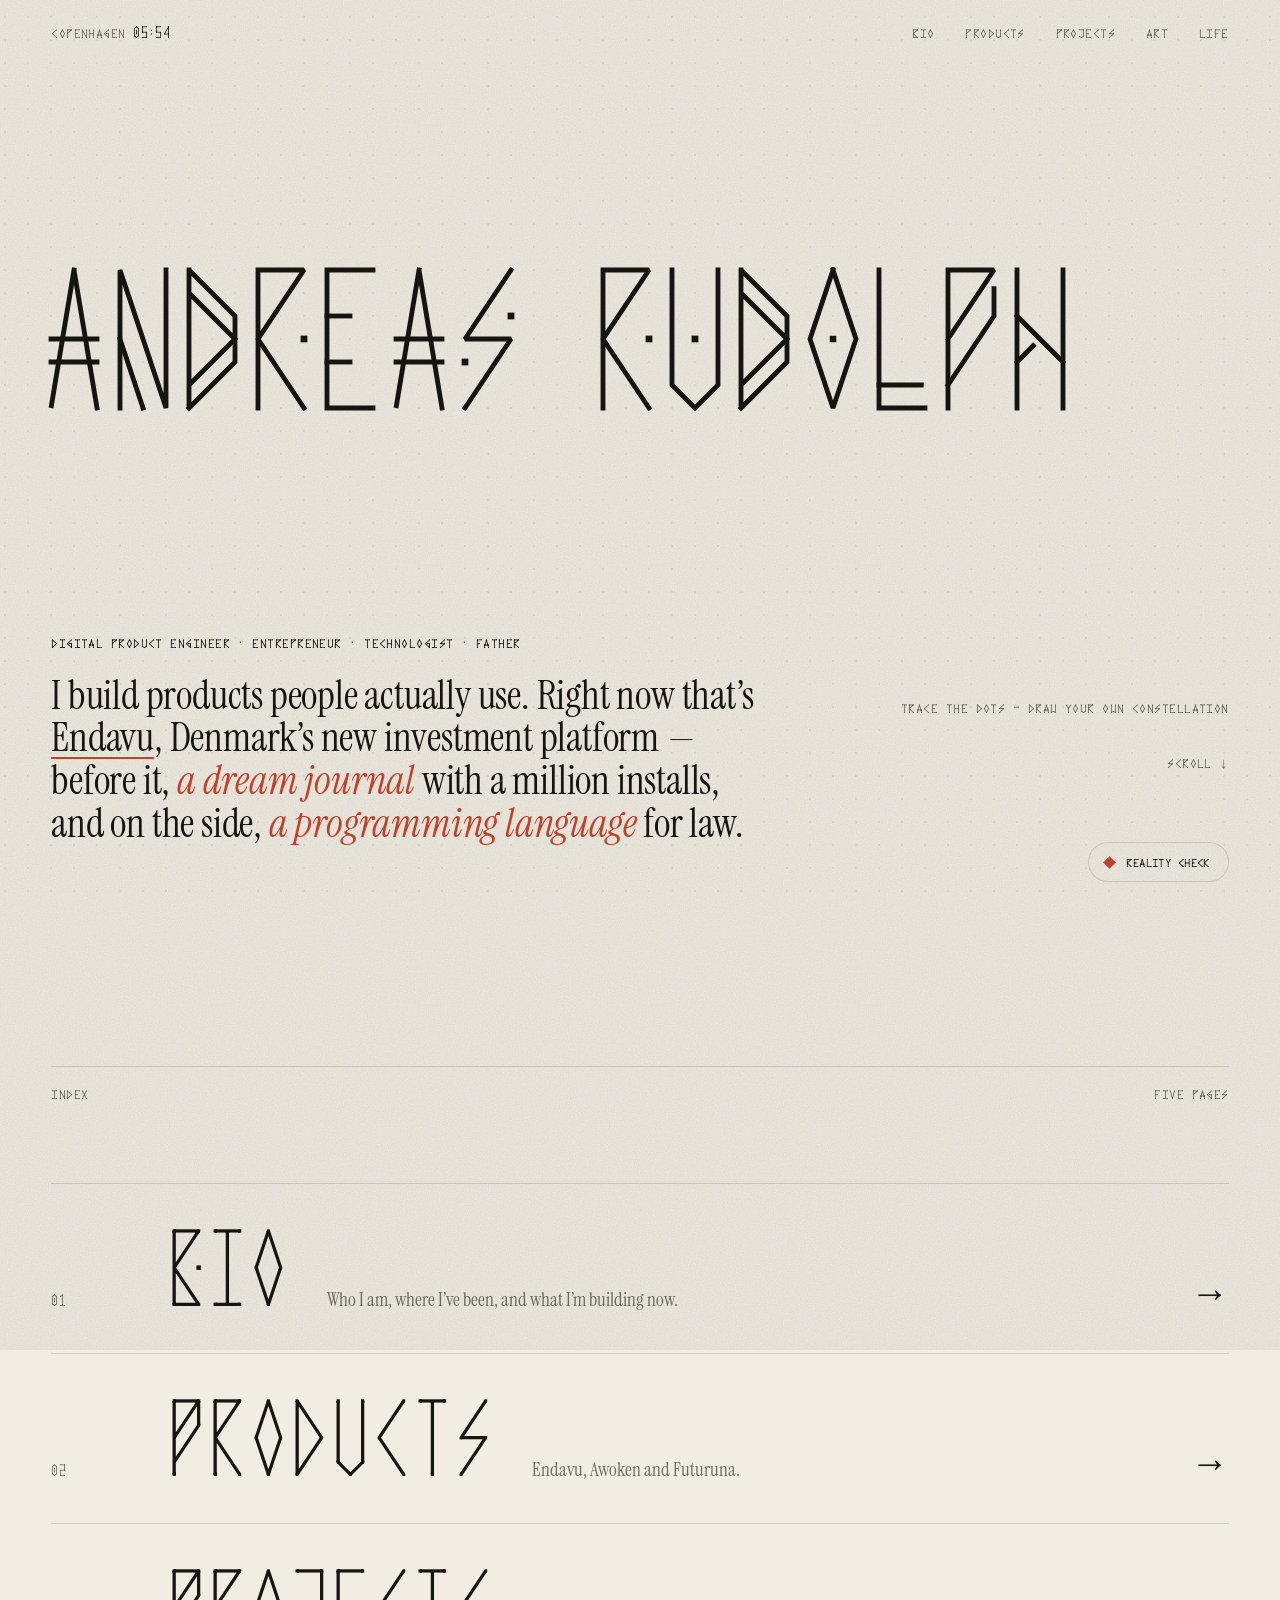
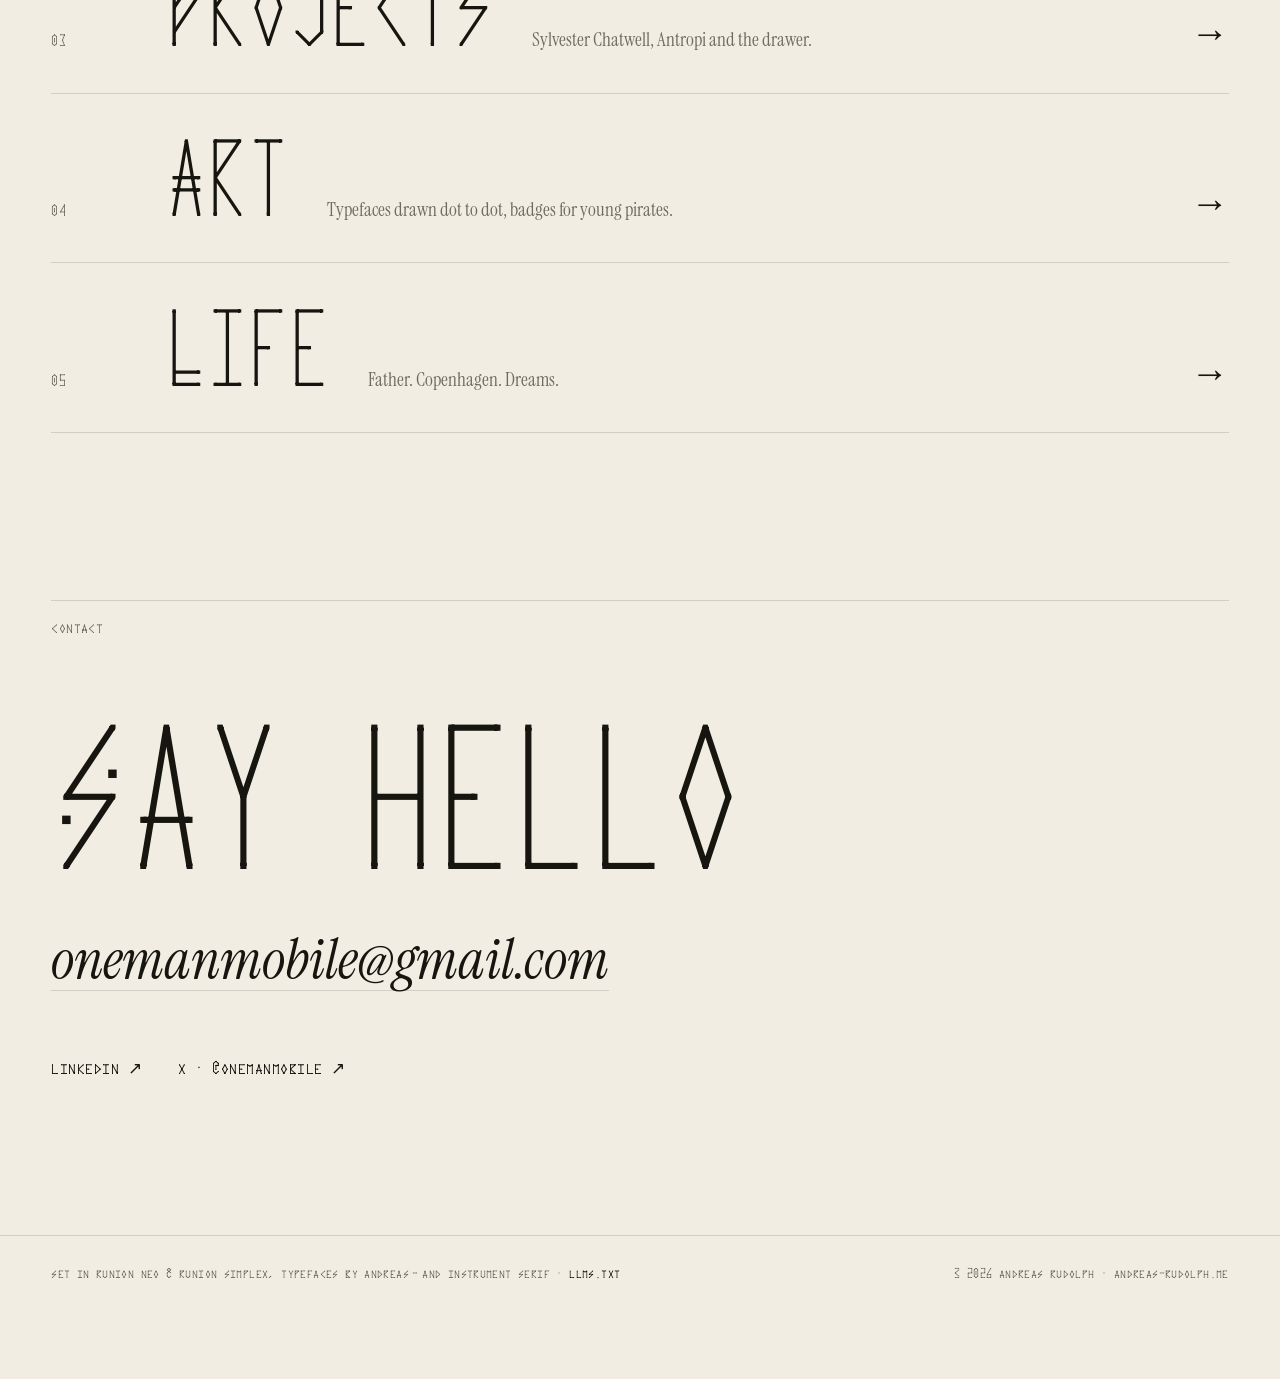
==== commit 7a0e9cff: "Front page + standalone pages (bio, products, projects, art, life); project images; portrait; heavie" ====
--- a/index.html
+++ b/index.html
@@ -12,24 +12,24 @@
   <meta property="og:type" content="website">
   <meta property="og:url" content="https://andreas-rudolph.me/">
   <meta property="og:title" content="Andreas Rudolph">
-  <meta property="og:description" content="A Danish digital product engineer, entrepreneur, technologist and father — currently building Endavu.">
+  <meta property="og:description" content="Andreas Rudolph is a Danish digital product engineer, entrepreneur, technologist and father, currently building Endavu, Denmark’s new investment platform. He also made Awoken, a lucid dreaming app with a million installs, and Futuruna, a programming language for law.">
   <meta property="og:image" content="https://andreas-rudolph.me/assets/og.jpg">
   <meta property="og:image:width" content="1200">
   <meta property="og:image:height" content="630">
   <meta name="twitter:card" content="summary_large_image">
   <meta name="twitter:creator" content="@OneManMobile">
-  <link rel="icon" href="assets/favicon.svg" type="image/svg+xml">
-  <link rel="preload" href="assets/fonts/RunionNeo.woff2" as="font" type="font/woff2" crossorigin>
-  <link rel="preload" href="assets/fonts/InstrumentSerif-Regular.woff2" as="font" type="font/woff2" crossorigin>
-  <link rel="stylesheet" href="assets/style.css">
+  <link rel="icon" href="/assets/favicon.svg" type="image/svg+xml">
+  <link rel="preload" href="/assets/fonts/RunionNeo.woff2" as="font" type="font/woff2" crossorigin>
+  <link rel="preload" href="/assets/fonts/InstrumentSerif-Regular.woff2" as="font" type="font/woff2" crossorigin>
+  <link rel="stylesheet" href="/assets/style.css">
   <script>try{if(localStorage.getItem('mode')==='dream')document.documentElement.dataset.mode='dream'}catch(e){}</script>
-  <script type="module" src="assets/main.js"></script>
+  <script type="module" src="/assets/main.js"></script>
   <script type="application/ld+json">
   {"@context":"https://schema.org","@type":"Person","name":"Andreas Rudolph","alternateName":"OneManMobile","url":"https://andreas-rudolph.me/","jobTitle":"Digital Product Engineer","worksFor":{"@type":"Organization","name":"Endavu","url":"https://endavu.com"},"description":"A Danish digital product engineer, entrepreneur, technologist and father.","nationality":{"@type":"Country","name":"Denmark"},"homeLocation":{"@type":"Place","name":"Copenhagen, Denmark"},"sameAs":["https://www.linkedin.com/in/andreasrudolph","https://x.com/OneManMobile","https://github.com/OneManMobile"]}
   </script>
 </head>
 <body>
-  <a class="skip label" href="#bio">Skip to content</a>
+  <a class="skip label" href="#index">Skip to content</a>
 
   <header class="hero" id="top">
     <h1 class="sr-only">Andreas Rudolph</h1>
@@ -37,12 +37,12 @@
 
     <div class="top">
       <span class="label"><span>copenhagen</span> <span class="clock">—</span></span>
-      <nav aria-label="Sections">
-        <a class="label" href="#bio">bio</a>
-        <a class="label" href="#products">products</a>
-        <a class="label" href="#projects">projects</a>
-        <a class="label" href="#art">art</a>
-        <a class="label" href="#life">life</a>
+      <nav aria-label="Pages">
+        <a class="label" href="/bio/">bio</a>
+        <a class="label" href="/products/">products</a>
+        <a class="label" href="/projects/">projects</a>
+        <a class="label" href="/art/">art</a>
+        <a class="label" href="/life/">life</a>
       </nav>
     </div>
 
@@ -56,212 +56,69 @@
           <span class="when-day">trace the dots — draw your own constellation</span>
           <span class="when-dream">you are dreaming. read a title twice&thinsp;—&thinsp;in dreams, text never stays the same.</span>
         </p>
-        <a class="label scroll" href="#bio">scroll ↓</a>
+        <a class="label scroll" href="#index">scroll ↓</a>
       </div>
     </div>
   </header>
 
   <main>
-    <!-- 01 · bio -->
-    <section class="section" id="bio" aria-labelledby="bio-title">
+    <section class="section" id="index" aria-labelledby="index-title">
       <div class="section-head reveal">
-        <h2 class="label" id="bio-title">(01) bio</h2>
-        <span class="label section-rune" aria-hidden="true">ᛗ</span>
+        <h2 class="label" id="index-title">index</h2>
+        <span class="label">five pages</span>
       </div>
-
-      <p class="about-big reveal">Hi, I’m Andreas&thinsp;—&thinsp;a Danish digital product engineer, entrepreneur, technologist and <em>father</em>. These days I’m building <a href="https://endavu.com">Endavu</a>.</p>
-
-      <div class="about-grid">
-        <dl class="facts reveal">
-          <div><dt class="label">now</dt><dd><a href="https://endavu.com">Endavu</a></dd></div>
-          <div><dt class="label">based</dt><dd>Copenhagen, Denmark</dd></div>
-          <div><dt class="label">building since</dt><dd>2010</dd></div>
-          <div><dt class="label">company</dt><dd>RiverSite ApS</dd></div>
-          <div><dt class="label">online as</dt><dd>One Man Mobile</dd></div>
-        </dl>
-        <div class="about-text reveal">
-          <p>I’ve been building software since my first Android app went up on Google Play in 2010. My work lives where exact systems meet human ones: money, dreams, laws, and what’s for dinner on Thursday.</p>
-          <p>Alongside Endavu I run RiverSite, a small consultancy building digital services, and keep a few products and projects of my own alive.</p>
-        </div>
-      </div>
-
-      <ol class="path reveal" aria-label="Timeline">
-        <li style="--i:0"><span class="year">2010</span><span class="what">First app on Google Play</span></li>
-        <li style="--i:1"><span class="year">2012</span><span class="what">Open-source Android libraries</span></li>
-        <li style="--i:2"><span class="year">2013</span><span class="what">Awoken launches</span></li>
-        <li style="--i:3"><span class="year">2017</span><span class="what">Founds RiverSite</span></li>
-        <li style="--i:4"><span class="year">2024</span><span class="what">Awoken passes a million installs</span></li>
-        <li style="--i:5"><span class="year">2026</span><span class="what">Futuruna, a language for law</span></li>
-        <li style="--i:6"><span class="year">now</span><span class="what">Building Endavu</span></li>
+      <ol class="toc">
+        <li class="reveal"><a href="/bio/">
+          <span class="label toc-n">01</span>
+          <span class="toc-title"><span data-rune>Bio</span></span>
+          <span class="toc-teaser">Who I am, where I’ve been, and what I’m building now.</span>
+          <span class="toc-arrow" aria-hidden="true">→</span>
+        </a></li>
+        <li class="reveal"><a href="/products/">
+          <span class="label toc-n">02</span>
+          <span class="toc-title"><span data-rune>Products</span></span>
+          <span class="toc-teaser">Endavu, Awoken and Futuruna.</span>
+          <span class="toc-arrow" aria-hidden="true">→</span>
+        </a></li>
+        <li class="reveal"><a href="/projects/">
+          <span class="label toc-n">03</span>
+          <span class="toc-title"><span data-rune>Projects</span></span>
+          <span class="toc-teaser">Sylvester Chatwell, Antropi and the drawer.</span>
+          <span class="toc-arrow" aria-hidden="true">→</span>
+        </a></li>
+        <li class="reveal"><a href="/art/">
+          <span class="label toc-n">04</span>
+          <span class="toc-title"><span data-rune>Art</span></span>
+          <span class="toc-teaser">Typefaces drawn dot to dot, badges for young pirates.</span>
+          <span class="toc-arrow" aria-hidden="true">→</span>
+        </a></li>
+        <li class="reveal"><a href="/life/">
+          <span class="label toc-n">05</span>
+          <span class="toc-title"><span data-rune>Life</span></span>
+          <span class="toc-teaser">Father. Copenhagen. Dreams.</span>
+          <span class="toc-arrow" aria-hidden="true">→</span>
+        </a></li>
       </ol>
     </section>
 
-    <!-- 02 · products -->
-    <section class="section" id="products" aria-labelledby="products-title">
-      <div class="section-head reveal">
-        <h2 class="label" id="products-title">(02) products</h2>
-        <span class="label section-rune" aria-hidden="true">ᚷ</span>
-      </div>
-
-      <ol class="works">
-        <li class="work reveal">
-          <div class="work-meta"><span class="work-year">now</span></div>
-          <div class="work-body">
-            <h3 class="work-title"><a class="work-link" href="https://endavu.com"><span data-rune>Endavu</span></a></h3>
-            <p class="work-desc">Denmark’s new investment platform: more than 30,000 stocks and ETFs at some of the market’s lowest prices, automatic tax reporting, and a community where investors share what they buy. I work on it as a product engineer.</p>
-            <p class="label work-tags">fintech · web · android · endavu.com ↗</p>
-          </div>
-          <figure class="work-sigil" data-sigil="ᚠ"><figcaption class="label">fehu · wealth</figcaption></figure>
-        </li>
-
-        <li class="work reveal">
-          <div class="work-meta"><span class="work-year">2013 →</span></div>
-          <div class="work-body">
-            <h3 class="work-title"><a class="work-link" href="https://play.google.com/store/apps/details?id=com.lucid_dreaming.awoken"><span data-rune>Awoken</span></a></h3>
-            <p class="work-desc">A lucid dreaming tool and dream journal for Android: reality checks, dream clues and dream patterns. Over a million installs, rated 4.4 by more than 21,000 dreamers.</p>
-            <p class="label work-tags">android · kotlin · google play ↗</p>
-          </div>
-          <figure class="work-sigil" data-sigil="ᛞ"><figcaption class="label">dagaz · daybreak</figcaption></figure>
-        </li>
-
-        <li class="work reveal">
-          <div class="work-meta"><span class="work-year">2026</span></div>
-          <div class="work-body">
-            <h3 class="work-title"><a class="work-link" href="https://futuruna.com/"><span data-rune>Futuruna</span></a></h3>
-            <p class="work-desc">A programming language for law. Laws, contracts and policies become code you can run, test and audit&thinsp;—&thinsp;mixed freely with ordinary programs, and compiled through Rust. So far it holds the Danish Constitution and the Danish personal income tax act.</p>
-            <p class="label work-tags">language design · rust · ai · futuruna.com ↗</p>
-          </div>
-          <figure class="work-sigil" data-sigil="ᛏ"><figcaption class="label">tiwaz · týr, keeper of law</figcaption></figure>
-        </li>
-      </ol>
-
-      <figure class="quote reveal">
-        <blockquote><p>To make an LLM do more with code, you have to make the code able to do more.</p></blockquote>
-        <figcaption class="label">— on why Futuruna exists</figcaption>
-      </figure>
-    </section>
-
-    <!-- 03 · projects -->
-    <section class="section" id="projects" aria-labelledby="projects-title">
-      <div class="section-head reveal">
-        <h2 class="label" id="projects-title">(03) projects</h2>
-        <span class="label section-rune" aria-hidden="true">ᛈ</span>
-      </div>
-
-      <ol class="works">
-        <li class="work reveal">
-          <div class="work-meta"><span class="work-year">2026</span></div>
-          <div class="work-body">
-            <h3 class="work-title"><a class="work-link" href="https://github.com/OneManMobile/sylvester-chatwell"><span data-rune>Sylvester</span></a></h3>
-            <p class="work-desc">Sylvester Chatwell, a household butler for Denmark that lives inside Grok Bot. It learns what your home eats, plans next week’s dinners around the current offers on nemlig.com, and fills the basket.</p>
-            <p class="label work-tags">agents · groceries · open source ↗</p>
-          </div>
-          <figure class="work-sigil" data-sigil="ᛟ"><figcaption class="label">othala · home</figcaption></figure>
-        </li>
-
-        <li class="work reveal">
-          <div class="work-meta"><span class="work-year">2024</span></div>
-          <div class="work-body">
-            <h3 class="work-title"><a class="work-link" href="https://github.com/OneManMobile/Antropi"><span data-rune>Antropi</span></a></h3>
-            <p class="work-desc">An exploration of AI built on causal entropy: the idea that intelligence seeks to maximise its future freedom of action. One of its ideas: ants with Bayesian networks, walking a grid.</p>
-            <p class="label work-tags">ai research · kotlin · open source ↗</p>
-          </div>
-          <figure class="work-sigil" data-sigil="ᛜ"><figcaption class="label">ingwaz · potential</figcaption></figure>
-        </li>
-      </ol>
-
-      <p class="drawer reveal"><span class="label">from the drawer</span>
-        <a href="https://github.com/OneManMobile/ALASCA">ALASCA</a>, the Android Layout Scaler (2012) ·
-        <a href="https://github.com/OneManMobile/Android-AR-Kit">Android AR Kit</a>, geographic augmented reality (2012) ·
-        <a href="https://github.com/OneManMobile/NeptunesFork">Neptune’s Fork</a>, a little Processing game for learning (2016)
-      </p>
-    </section>
-
-    <!-- 04 · art -->
-    <section class="section" id="art" aria-labelledby="art-title">
-      <div class="section-head reveal">
-        <h2 class="label" id="art-title">(04) art</h2>
-        <span class="label section-rune" aria-hidden="true">ᚲ</span>
-      </div>
-
-      <p class="art-intro reveal">Letters drawn dot to dot. Every glyph of these typefaces is a list of straight lines between the dots of a 3&thinsp;×&thinsp;7 grid&thinsp;—&thinsp;the same grid the name at the top of this page is drawn on.</p>
-
-      <div class="art-grid">
-        <figure class="art-card art-card--wide reveal">
-          <div class="art-canvas art-neo">
-            <p class="neo-specimen" contenteditable="true" spellcheck="false" aria-label="Type to try Runion Neo">The north wind sings through the stones</p>
-            <label class="neo-weight label"><span>weight</span> <input type="range" min="300" max="700" value="300" aria-label="Runion Neo weight"> <output>300</output></label>
-          </div>
-          <figcaption>
-            <span class="art-title"><a href="https://github.com/OneManMobile/runion-neo">Runion Neo</a> <span class="label">2026 · typeface</span></span>
-            <span class="art-desc">Latin with rune-vibes. Unicase, monospaced, Light to Bold; every capital is its lowercase letter plus an ornament borrowed from a rune. Click the text to type.</span>
-          </figcaption>
-        </figure>
-
-        <figure class="art-card reveal">
-          <div class="art-canvas art-simplex" aria-hidden="true">
-            <p>$ echo "dot to dot"<br>dot to dot<br>$ runes andreas<br>ᚨᚾᛞᚱᛖᚨᛊ<br>$ <span class="caret"></span></p>
-          </div>
-          <figcaption>
-            <span class="art-title"><a href="https://github.com/OneManMobile/runion-simplex">Runion Simplex</a> <span class="label">2026 · typeface</span></span>
-            <span class="art-desc">Neo’s dot system, made for the terminal: the same strokes on a slightly wider lattice, so it still reads at 13 pixels.</span>
-          </figcaption>
-        </figure>
-
-        <figure class="art-card reveal">
-          <div class="art-canvas art-futhark" aria-hidden="true">
-            <p>ᚠᚢᚦᚨᚱᚲᚷᚹ<br>ᚺᚾᛁᛃᛇᛈᛉᛊ<br>ᛏᛒᛖᛗᛚᛜᛞᛟ</p>
-          </div>
-          <figcaption>
-            <span class="art-title"><a href="https://github.com/OneManMobile/Runion-Font">Runion Basic</a> <span class="label">2026 · typeface</span></span>
-            <span class="art-desc">Where it started: the Elder Futhark rebuilt on the dot grid. Type ordinary text and you get runes.</span>
-          </figcaption>
-        </figure>
-
-        <figure class="art-card reveal">
-          <div class="art-canvas art-badge">
-            <img src="assets/art/coding-pirates-badge.png" width="360" height="370" alt="A pentagon badge with a gold star, reading Coding Pirates — Månedens Indsats">
-          </div>
-          <figcaption>
-            <span class="art-title"><a href="https://github.com/OneManMobile/CodingPiratesAchievements">Coding Pirates badges</a> <span class="label">2016 · illustration</span></span>
-            <span class="art-desc">A set of achievement badges for Coding Pirates, the Danish coding club for kids&thinsp;—&thinsp;from Scratch and Mindstorms to Game Jam and “Månedens Indsats”.</span>
-          </figcaption>
-        </figure>
-      </div>
-    </section>
-
-    <!-- 05 · life -->
-    <section class="section" id="life" aria-labelledby="life-title">
-      <div class="section-head reveal">
-        <h2 class="label" id="life-title">(05) life</h2>
-        <span class="label section-rune" aria-hidden="true">ᛒ</span>
-      </div>
-
-      <ul class="life">
-        <li class="reveal"><span class="life-word">Father.</span><span class="label life-note">the title that came last in the bio, and first everywhere else.</span></li>
-        <li class="reveal"><span class="life-word">Copenhagen.</span><span class="label life-note">it’s <span class="clock">—</span> here right now.</span></li>
-        <li class="reveal"><span class="life-word">Dreams.</span><span class="label life-note">an oneironaut’s tool, kept alive since 2013. press “reality check” below.</span></li>
-      </ul>
-    </section>
-
-    <!-- contact -->
     <section class="section contact" id="contact" aria-labelledby="contact-title">
       <div class="section-head reveal">
         <p class="label">contact</p>
-        <span class="label section-rune" aria-hidden="true">ᚹ</span>
       </div>
       <h2 class="contact-title reveal" id="contact-title"><span data-rune>Say hello</span></h2>
       <a class="mail reveal" href="mailto:onemanmobile@gmail.com">onemanmobile@gmail.com</a>
-      <ul class="links reveal">
-        <li><a class="label" href="https://www.linkedin.com/in/andreasrudolph">linkedin ↗</a></li>
-        <li><a class="label" href="https://x.com/OneManMobile">x · @onemanmobile ↗</a></li>
-      </ul>
+      <div class="links reveal">
+        <a class="label" href="https://www.linkedin.com/in/andreasrudolph">linkedin ↗</a>
+        <a class="label" href="https://x.com/OneManMobile">x · @onemanmobile ↗</a>
+      </div>
     </section>
   </main>
 
   <footer class="footer">
-    <p class="label">set in runion neo &amp; runion simplex, typefaces by andreas&thinsp;—&thinsp;and instrument serif. <a href="/llms.txt">llms.txt</a></p>
-    <p class="label">© 2026 andreas rudolph · andreas-rudolph.me</p>
+    <div class="footer-meta">
+      <p class="label">set in runion neo &amp; runion simplex, typefaces by andreas&thinsp;—&thinsp;and instrument serif · <a href="/llms.txt">llms.txt</a></p>
+      <p class="label">© 2026 andreas rudolph · andreas-rudolph.me</p>
+    </div>
   </footer>
 
   <button class="reality" type="button" aria-pressed="false">
--- a/assets/style.css
+++ b/assets/style.css
@@ -113,6 +113,9 @@
 }
 .top nav { display: flex; gap: clamp(16px, 2.4vw, 36px); }
 .top .clock { color: var(--ink); font-variant-numeric: tabular-nums; }
+.top .home { color: var(--ink); }
+.top nav a[aria-current="page"] { color: var(--accent); }
+.hero--page { height: 74vh; height: 74svh; min-height: 480px; }
 
 .hero-foot {
   position: absolute;
@@ -175,6 +178,47 @@
   margin: 0 auto;
   padding: clamp(96px, 13vw, 200px) var(--gutter) 0;
 }
+.section--first { padding-top: clamp(64px, 8vw, 120px); }
+
+/* front page index */
+.toc { list-style: none; margin: 0; padding: 0; border-top: 1px solid var(--rule); }
+.toc a {
+  position: relative;
+  display: grid;
+  grid-template-columns: 4em auto minmax(0, 1fr) auto;
+  gap: clamp(16px, 3vw, 48px);
+  align-items: baseline;
+  padding: clamp(22px, 3vw, 40px) 0;
+  border-bottom: 1px solid var(--rule);
+}
+.toc a::before {
+  content: "";
+  position: absolute;
+  inset: 0 calc(-1 * var(--gutter));
+  background: var(--accent);
+  opacity: 0;
+  transition: opacity .5s ease;
+  pointer-events: none;
+}
+.toc a:hover::before { opacity: .055; }
+.toc-title { font-family: var(--neo); font-weight: 300; font-size: clamp(48px, 8vw, 132px); line-height: .9; transition: font-weight .6s cubic-bezier(.2, .7, .1, 1), color .4s ease; }
+.toc-teaser { max-width: 22em; color: var(--muted); }
+.toc-arrow { font-size: clamp(28px, 3vw, 44px); line-height: 1; transition: transform .5s ease, color .4s ease; }
+.toc a:hover .toc-title { font-weight: 640; color: var(--accent); }
+.toc a:hover .toc-arrow { transform: translateX(10px); color: var(--accent); }
+
+/* next page */
+.next {
+  display: grid;
+  gap: 14px;
+  max-width: 1600px;
+  margin: clamp(96px, 12vw, 180px) auto 0;
+  padding: 0 var(--gutter) clamp(96px, 12vw, 160px);
+}
+.next-title { font-family: var(--neo); font-weight: 300; font-size: clamp(64px, 13vw, 220px); line-height: .85; transition: font-weight .7s cubic-bezier(.2, .7, .1, 1), color .4s ease; }
+.next:hover .next-title { font-weight: 620; color: var(--accent); }
+.next-arrow { display: inline-block; transition: transform .6s ease; }
+.next:hover .next-arrow { transform: translateX(.15em); }
 .section-head {
   display: flex;
   justify-content: space-between;
@@ -190,6 +234,21 @@
 .reveal.is-in { opacity: 1; transform: none; }
 
 /* about */
+.bio-head {
+  display: grid;
+  grid-template-columns: minmax(0, 1fr) clamp(200px, 22vw, 320px);
+  gap: clamp(32px, 5vw, 96px);
+  align-items: end;
+  margin-bottom: clamp(56px, 8vw, 120px);
+}
+.bio-head .about-big { margin: 0; }
+.portrait { margin: 0; display: grid; gap: 10px; }
+.portrait img { display: block; width: 100%; height: auto; border: 1px solid var(--rule); transition: filter .9s ease; }
+@media (hover: hover) {
+  .portrait img { filter: grayscale(1) contrast(1.06); }
+  .portrait:hover img { filter: none; }
+}
+
 .about-big {
   margin: 0 0 clamp(56px, 8vw, 120px);
   max-width: 17em;
@@ -237,7 +296,7 @@
 .work {
   position: relative;
   display: grid;
-  grid-template-columns: 7.5em minmax(0, 1fr) clamp(90px, 10vw, 140px);
+  grid-template-columns: 7.5em minmax(0, 1fr) clamp(220px, 28vw, 420px);
   gap: clamp(16px, 3vw, 56px);
   padding: clamp(32px, 4.4vw, 60px) 0;
   border-bottom: 1px solid var(--rule);
@@ -268,17 +327,19 @@
 .work-desc { margin: 0 0 18px; max-width: 32em; text-wrap: pretty; }
 .work-tags { color: var(--muted); }
 .work:has(.work-link):hover .work-tags { color: var(--accent); }
-.work-sigil { margin: 0; justify-self: end; display: grid; justify-items: end; gap: 12px; text-align: right; }
-.work-sigil figcaption { font-size: 13px; max-width: 12em; }
-
-.sigil { width: clamp(46px, 4.6vw, 64px); height: auto; overflow: visible; }
-.sigil .grid { fill: var(--muted); opacity: .45; }
-.sigil .ink { fill: none; stroke: var(--ink); stroke-width: 3.6; stroke-linecap: square; stroke-linejoin: miter; stroke-miterlimit: 2; stroke-dasharray: 1; stroke-dashoffset: 0; }
-.sigil .ink-dot { fill: var(--ink); }
-.work.is-in .ink { animation: draw 1.6s .3s cubic-bezier(.6, 0, .2, 1) both; }
-.work:hover .ink { animation: draw 1s cubic-bezier(.6, 0, .2, 1) both; stroke: var(--accent); }
-.work:hover .ink-dot { fill: var(--accent); }
-@keyframes draw { from { stroke-dashoffset: 1; } }
+
+.work-media {
+  margin: 0;
+  align-self: start;
+  aspect-ratio: 4 / 3;
+  overflow: hidden;
+  border: 1px solid var(--rule);
+  background: color-mix(in srgb, var(--ink) 4%, transparent);
+}
+.work-media img, .work-media canvas { display: block; width: 100%; height: 100%; object-fit: cover; }
+.work-media img { filter: saturate(.85); transition: transform 1.2s cubic-bezier(.2, .7, .1, 1), filter .8s ease; }
+.work:hover .work-media img { transform: scale(1.04); filter: saturate(1.05); }
+[data-mode="dream"] .work-media img { filter: saturate(.7) brightness(.82); }
 
 .drawer { margin: 40px 0 0; max-width: 46em; color: var(--muted); }
 .drawer .label { display: block; margin-bottom: 8px; }
@@ -327,7 +388,7 @@
 .what { display: block; font-size: 19px; line-height: 1.25; color: var(--muted); text-wrap: pretty; }
 
 /* bio timeline */
-#bio .path { margin-top: clamp(88px, 11vw, 170px); }
+.about-grid + .path { margin-top: clamp(88px, 11vw, 170px); }
 
 /* art */
 .art-intro { margin: 0 0 clamp(44px, 6vw, 88px); max-width: 30em; font-size: clamp(22px, 1.8vw, 28px); line-height: 1.3; text-wrap: pretty; }
@@ -421,14 +482,19 @@
 .footer {
   max-width: 1600px;
   margin: 0 auto;
-  padding: 20px var(--gutter) 96px;
+  padding: 28px var(--gutter) 96px;
   border-top: 1px solid var(--rule);
-  display: flex;
-  flex-wrap: wrap;
-  justify-content: space-between;
-  gap: 8px 32px;
-}
-.footer .label { font-size: 13px; }
+  display: grid;
+  gap: 28px;
+}
+.footer-contact { display: flex; flex-wrap: wrap; justify-content: space-between; align-items: baseline; gap: 12px 32px; }
+.footer-mail { font-style: italic; font-size: clamp(26px, 3vw, 44px); border-bottom: 1px solid var(--rule); transition: color .3s ease, border-color .3s ease; overflow-wrap: anywhere; }
+.footer-mail:hover { color: var(--accent); border-color: var(--accent); }
+.footer-social { display: flex; flex-wrap: wrap; gap: 12px 32px; }
+.footer-social a { color: var(--ink); font-size: 16px; }
+.footer-meta { display: flex; flex-wrap: wrap; justify-content: space-between; gap: 8px 32px; }
+.footer-meta .label { font-size: 13px; }
+.footer-meta a { color: var(--ink); }
 
 /* reality check */
 .reality {
@@ -468,20 +534,22 @@
   .hero-aside { justify-self: start; text-align: left; padding-bottom: 0; }
   .scroll { justify-self: start; }
   .about-grid { grid-template-columns: 1fr; }
+  .bio-head { grid-template-columns: 1fr; align-items: start; }
+  .portrait { max-width: 240px; }
   .facts > div { grid-template-columns: 8em 1fr; }
   .quote { padding-left: 0; }
-  .work { grid-template-columns: minmax(0, 1fr) auto; gap: 20px 16px; }
-  .work-meta { grid-column: 1; grid-row: 1; display: flex; align-items: baseline; gap: 14px; }
-  .work-sigil { grid-column: 2; grid-row: 1 / span 2; }
-  .work-sigil figcaption { display: none; }
-  .work-body { grid-column: 1 / -1; }
+  .work { grid-template-columns: 1fr; gap: 20px; }
+  .work-meta { display: flex; align-items: baseline; gap: 14px; }
   .path { grid-template-columns: 1fr; gap: 36px; }
   .path::before { left: calc(var(--dot) / 2); right: auto; top: 0; bottom: 0; width: 1px; height: auto; transform: scaleY(0); transform-origin: top; }
   .path.is-in::before { transform: scaleY(1); }
   .path li { padding: 0 0 0 40px; }
   .year { font-size: 34px; }
-  .top > .label { display: none; }
+  .top { flex-wrap: wrap; row-gap: 12px; }
+  .top > span.label { display: none; }
   .top nav { width: 100%; justify-content: space-between; }
+  .toc a { grid-template-columns: 2.4em minmax(0, 1fr) auto; row-gap: 8px; }
+  .toc-teaser { grid-column: 2 / -1; grid-row: 2; }
   .art-grid { grid-template-columns: 1fr; }
   .art-card--wide .art-canvas { aspect-ratio: 4 / 3; }
   .neo-specimen { font-size: clamp(36px, 11vw, 56px); }
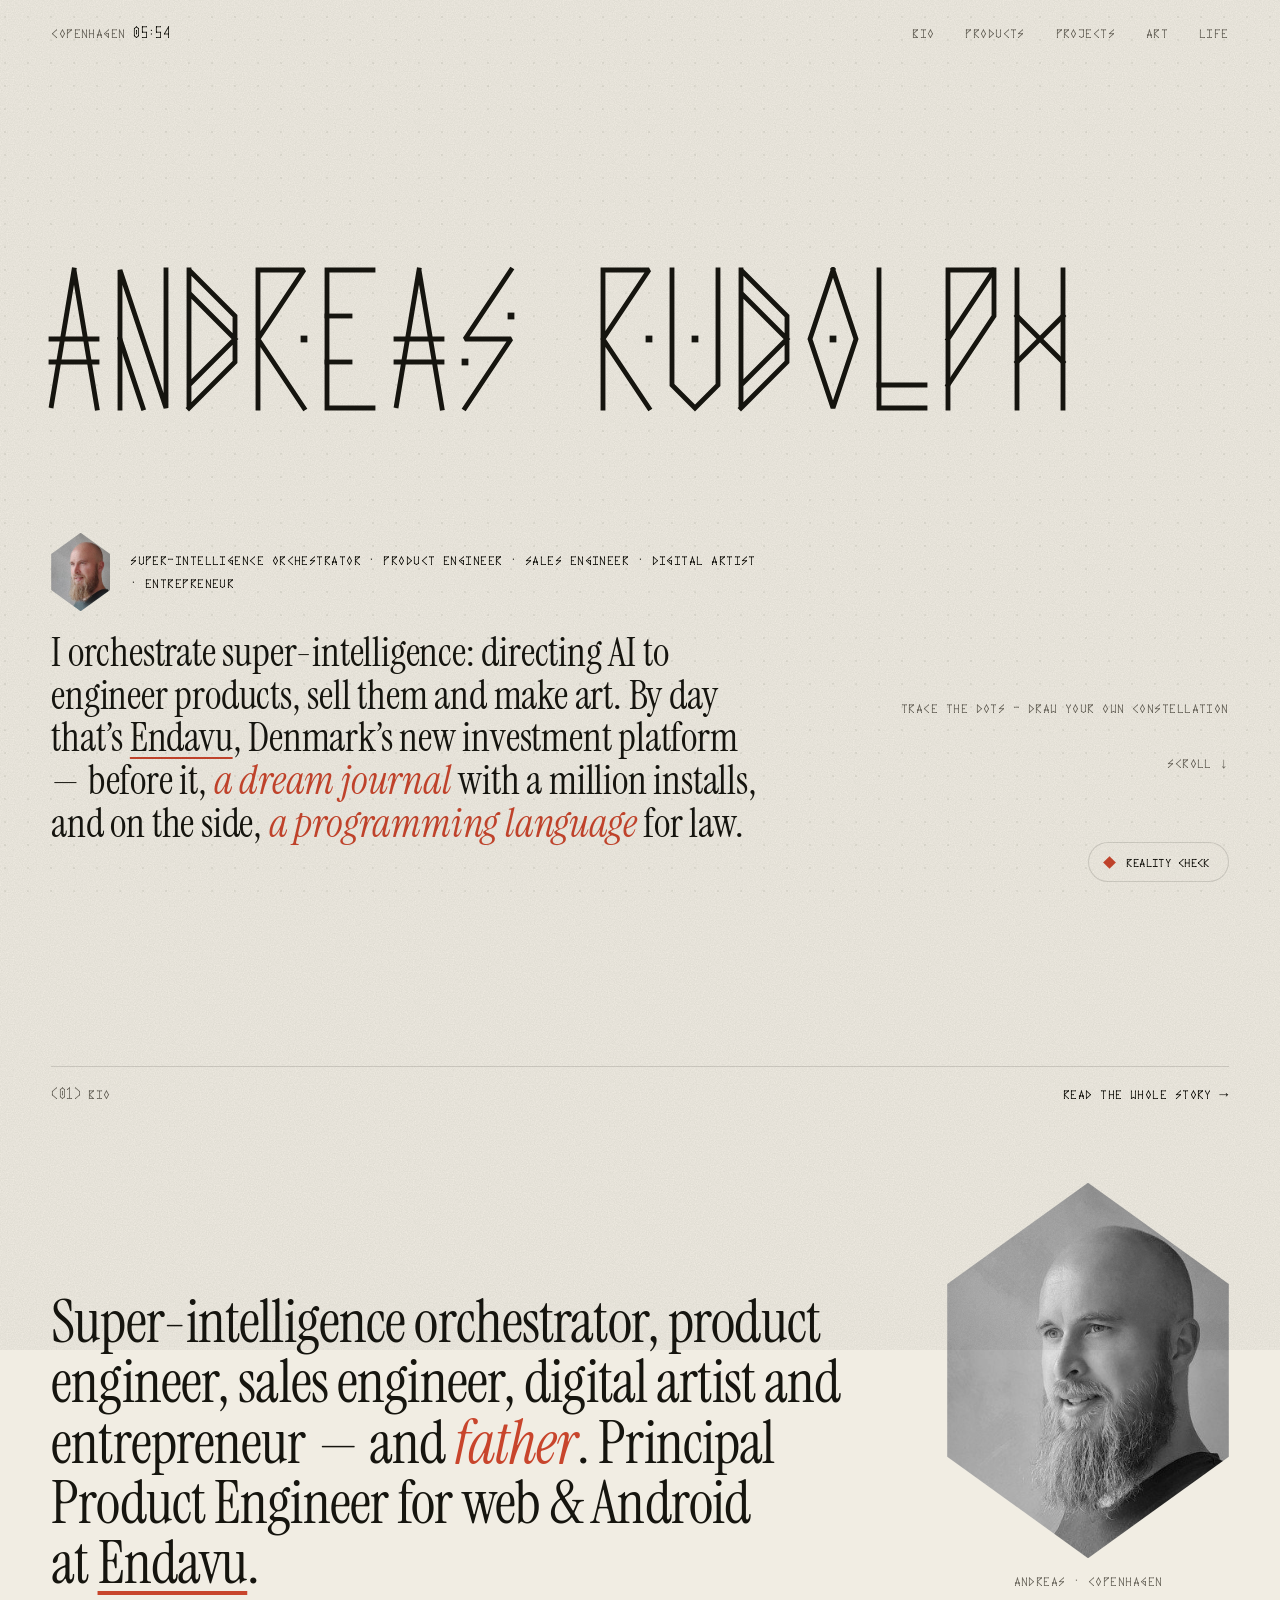
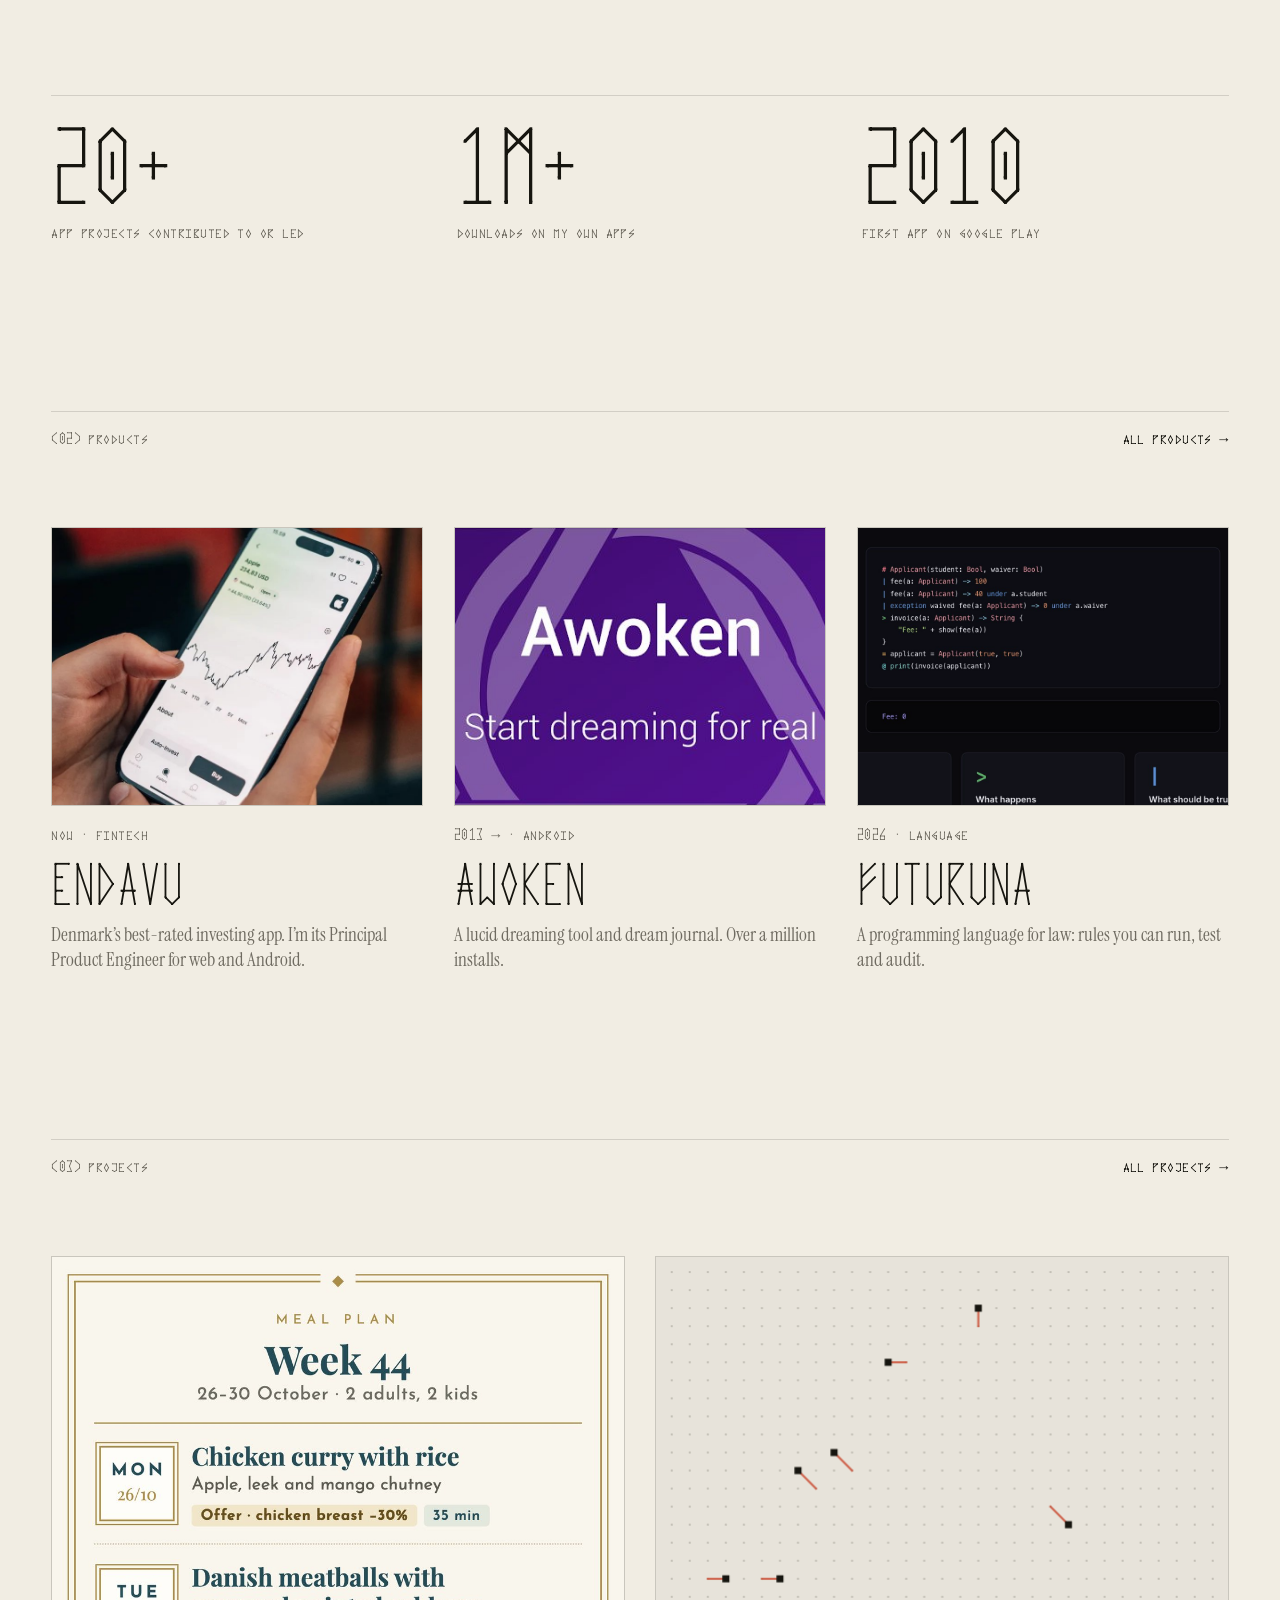
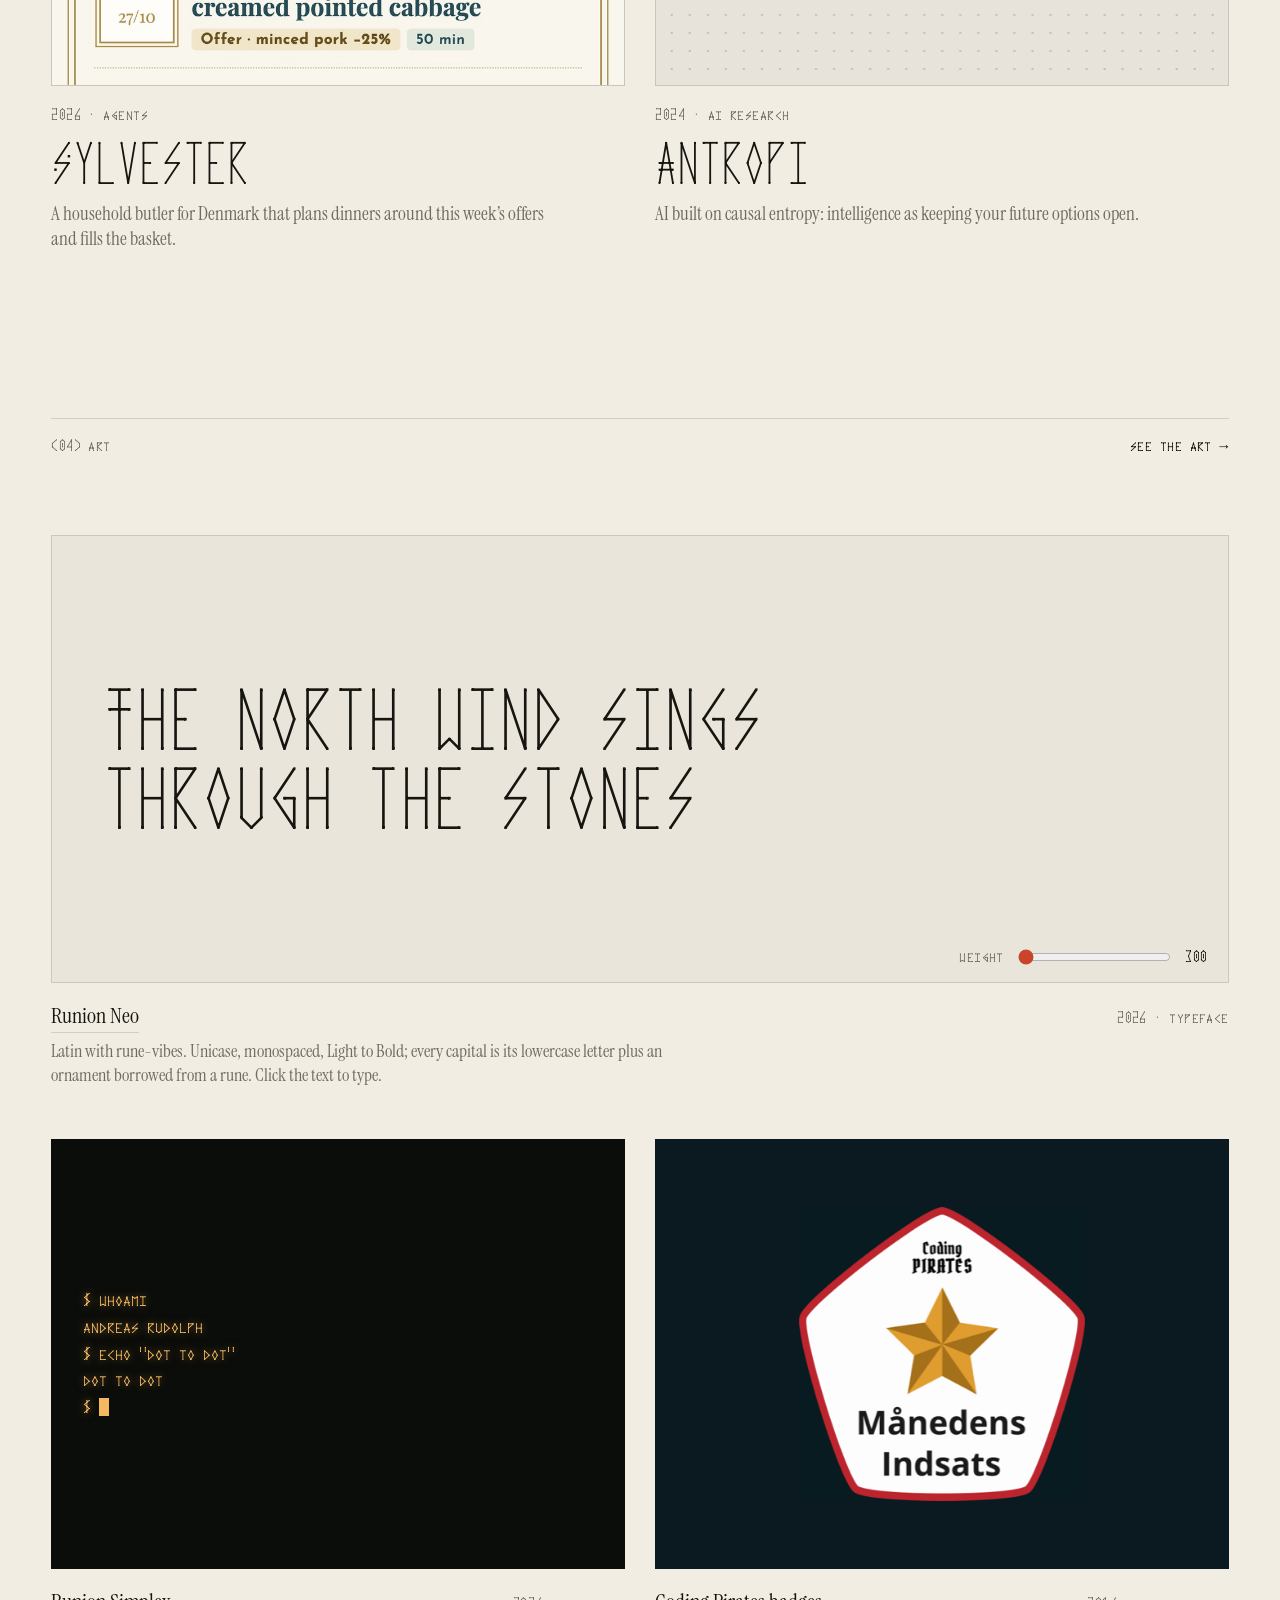
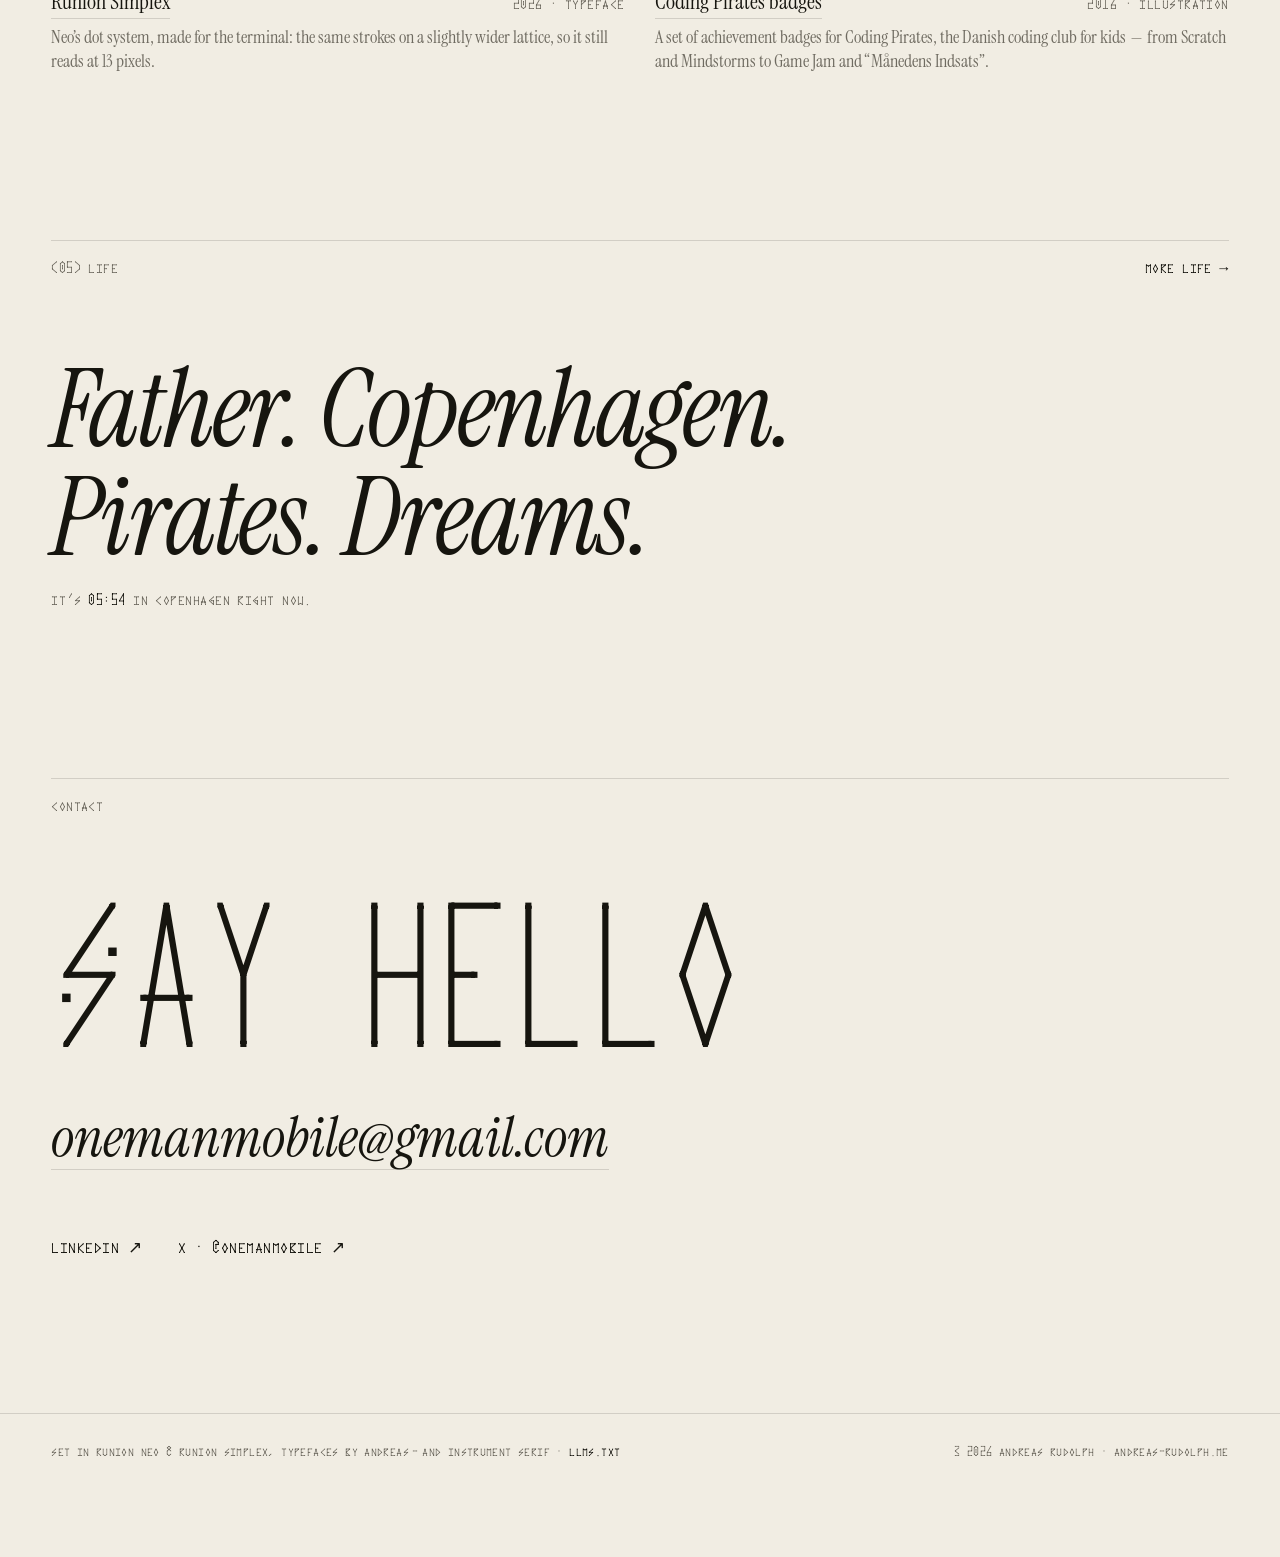
==== commit 9935c00b: "Rich front page; today/before bio with LinkedIn text; gem-cut portrait; no runes; drop RiverSite" ====
--- a/index.html
+++ b/index.html
@@ -3,8 +3,8 @@
 <head>
   <meta charset="utf-8">
   <meta name="viewport" content="width=device-width, initial-scale=1, viewport-fit=cover">
-  <title>Andreas Rudolph — Digital Product Engineer, Entrepreneur, Technologist and Father</title>
-  <meta name="description" content="Andreas Rudolph is a Danish digital product engineer, entrepreneur, technologist and father, currently building Endavu, Denmark’s new investment platform. He also made Awoken, a lucid dreaming app with a million installs, and Futuruna, a programming language for law.">
+  <title>Andreas Rudolph — Super-intelligence Orchestrator, Product Engineer, Sales Engineer, Digital Artist, Entrepreneur</title>
+  <meta name="description" content="Andreas Rudolph is a Danish super-intelligence orchestrator, product engineer, sales engineer, digital artist and entrepreneur — and a father. He is Principal Product Engineer for Web &amp; Android at Endavu, made Awoken, a lucid dreaming app with a million installs, and Futuruna, a programming language for law.">
   <link rel="canonical" href="https://andreas-rudolph.me/">
   <link rel="describedby" href="/llms.txt" type="text/markdown">
   <meta name="author" content="Andreas Rudolph">
@@ -12,7 +12,7 @@
   <meta property="og:type" content="website">
   <meta property="og:url" content="https://andreas-rudolph.me/">
   <meta property="og:title" content="Andreas Rudolph">
-  <meta property="og:description" content="Andreas Rudolph is a Danish digital product engineer, entrepreneur, technologist and father, currently building Endavu, Denmark’s new investment platform. He also made Awoken, a lucid dreaming app with a million installs, and Futuruna, a programming language for law.">
+  <meta property="og:description" content="Andreas Rudolph is a Danish super-intelligence orchestrator, product engineer, sales engineer, digital artist and entrepreneur — and a father. He is Principal Product Engineer for Web &amp; Android at Endavu, made Awoken, a lucid dreaming app with a million installs, and Futuruna, a programming language for law.">
   <meta property="og:image" content="https://andreas-rudolph.me/assets/og.jpg">
   <meta property="og:image:width" content="1200">
   <meta property="og:image:height" content="630">
@@ -25,11 +25,11 @@
   <script>try{if(localStorage.getItem('mode')==='dream')document.documentElement.dataset.mode='dream'}catch(e){}</script>
   <script type="module" src="/assets/main.js"></script>
   <script type="application/ld+json">
-  {"@context":"https://schema.org","@type":"Person","name":"Andreas Rudolph","alternateName":"OneManMobile","url":"https://andreas-rudolph.me/","jobTitle":"Digital Product Engineer","worksFor":{"@type":"Organization","name":"Endavu","url":"https://endavu.com"},"description":"A Danish digital product engineer, entrepreneur, technologist and father.","nationality":{"@type":"Country","name":"Denmark"},"homeLocation":{"@type":"Place","name":"Copenhagen, Denmark"},"sameAs":["https://www.linkedin.com/in/andreasrudolph","https://x.com/OneManMobile","https://github.com/OneManMobile"]}
+  {"@context":"https://schema.org","@type":"Person","name":"Andreas Rudolph","url":"https://andreas-rudolph.me/","jobTitle":"Principal Product Engineer, Web & Android","worksFor":{"@type":"Organization","name":"Endavu","url":"https://endavu.com"},"description":"A Danish super-intelligence orchestrator, product engineer, sales engineer, digital artist and entrepreneur — and a father.","nationality":{"@type":"Country","name":"Denmark"},"homeLocation":{"@type":"Place","name":"Copenhagen, Denmark"},"sameAs":["https://www.linkedin.com/in/andreasrudolph","https://x.com/OneManMobile","https://github.com/OneManMobile"]}
   </script>
 </head>
 <body>
-  <a class="skip label" href="#index">Skip to content</a>
+  <a class="skip label" href="#bio">Skip to content</a>
 
   <header class="hero" id="top">
     <h1 class="sr-only">Andreas Rudolph</h1>
@@ -48,64 +48,141 @@
 
     <div class="hero-foot">
       <div class="hero-intro">
-        <p class="label hero-role"><span>digital product engineer</span> <span>· entrepreneur</span> <span>· technologist</span> <span>· father</span></p>
-        <p class="lede">I build products people actually use. Right now that’s <a href="https://endavu.com">Endavu</a>, Denmark’s new investment platform&thinsp;—&thinsp;before it, <em>a dream journal</em> with a million installs, and on the side, <em>a programming language</em> for law.</p>
+        <div class="hero-id">
+          <img class="avatar" src="/assets/img/portrait.jpg" width="460" height="460" alt="Andreas Rudolph">
+          <p class="label hero-role"><span>super-intelligence orchestrator</span> <span>· product engineer</span> <span>· sales engineer</span> <span>· digital artist</span> <span>· entrepreneur</span></p>
+        </div>
+        <p class="lede">I orchestrate super-intelligence: directing AI to engineer products, sell them and make art. By day that’s <a href="https://endavu.com">Endavu</a>, Denmark’s new investment platform&thinsp;—&thinsp;before it, <em>a dream journal</em> with a million installs, and on the side, <em>a programming language</em> for law.</p>
       </div>
       <div class="hero-aside">
         <p class="label swap">
           <span class="when-day">trace the dots — draw your own constellation</span>
           <span class="when-dream">you are dreaming. read a title twice&thinsp;—&thinsp;in dreams, text never stays the same.</span>
         </p>
-        <a class="label scroll" href="#index">scroll ↓</a>
+        <a class="label scroll" href="#bio">scroll ↓</a>
       </div>
     </div>
   </header>
 
   <main>
-    <section class="section" id="index" aria-labelledby="index-title">
-      <div class="section-head reveal">
-        <h2 class="label" id="index-title">index</h2>
-        <span class="label">five pages</span>
-      </div>
-      <ol class="toc">
-        <li class="reveal"><a href="/bio/">
-          <span class="label toc-n">01</span>
-          <span class="toc-title"><span data-rune>Bio</span></span>
-          <span class="toc-teaser">Who I am, where I’ve been, and what I’m building now.</span>
-          <span class="toc-arrow" aria-hidden="true">→</span>
-        </a></li>
-        <li class="reveal"><a href="/products/">
-          <span class="label toc-n">02</span>
-          <span class="toc-title"><span data-rune>Products</span></span>
-          <span class="toc-teaser">Endavu, Awoken and Futuruna.</span>
-          <span class="toc-arrow" aria-hidden="true">→</span>
-        </a></li>
-        <li class="reveal"><a href="/projects/">
-          <span class="label toc-n">03</span>
-          <span class="toc-title"><span data-rune>Projects</span></span>
-          <span class="toc-teaser">Sylvester Chatwell, Antropi and the drawer.</span>
-          <span class="toc-arrow" aria-hidden="true">→</span>
-        </a></li>
-        <li class="reveal"><a href="/art/">
-          <span class="label toc-n">04</span>
-          <span class="toc-title"><span data-rune>Art</span></span>
-          <span class="toc-teaser">Typefaces drawn dot to dot, badges for young pirates.</span>
-          <span class="toc-arrow" aria-hidden="true">→</span>
-        </a></li>
-        <li class="reveal"><a href="/life/">
-          <span class="label toc-n">05</span>
-          <span class="toc-title"><span data-rune>Life</span></span>
-          <span class="toc-teaser">Father. Copenhagen. Dreams.</span>
-          <span class="toc-arrow" aria-hidden="true">→</span>
-        </a></li>
-      </ol>
+    <section class="section" id="bio" aria-labelledby="bio-title">
+      <div class="section-head reveal">
+        <h2 class="label" id="bio-title">(01) bio</h2>
+        <a class="label" href="/bio/">read the whole story →</a>
+      </div>
+      <div class="bio-head">
+        <p class="about-big reveal">Super-intelligence orchestrator, product engineer, sales engineer, digital artist and entrepreneur&thinsp;—&thinsp;and <em>father</em>. Principal Product Engineer for web &amp; Android at <a href="https://endavu.com">Endavu</a>.</p>
+        <figure class="portrait reveal">
+          <img src="/assets/img/portrait.jpg" width="460" height="460" alt="Portrait of Andreas Rudolph">
+          <figcaption class="label">andreas · copenhagen</figcaption>
+        </figure>
+      </div>
+      <dl class="stats reveal">
+        <div><dd>20+</dd><dt class="label">app projects contributed to or led</dt></div>
+        <div><dd>1M+</dd><dt class="label">downloads on my own apps</dt></div>
+        <div><dd>2010</dd><dt class="label">first app on google play</dt></div>
+      </dl>
+    </section>
+
+    <section class="section" id="products" aria-labelledby="products-title">
+      <div class="section-head reveal">
+        <h2 class="label" id="products-title">(02) products</h2>
+        <a class="label" href="/products/">all products →</a>
+      </div>
+      <ul class="cards">
+        <li class="card reveal"><a href="https://endavu.com">
+          <span class="card-media"><img src="/assets/img/endavu.jpg" width="800" height="600" loading="lazy" decoding="async" alt="The Endavu app showing a stock chart, held in two hands"></span>
+          <span class="label card-meta">now · fintech</span>
+          <span class="card-title" data-dream>Endavu</span>
+          <span class="card-desc">Denmark’s best-rated investing app. I’m its Principal Product Engineer for web and Android.</span>
+        </a></li>
+        <li class="card reveal"><a href="https://play.google.com/store/apps/details?id=com.lucid_dreaming.awoken">
+          <span class="card-media"><img src="/assets/img/awoken.jpg" width="416" height="312" loading="lazy" decoding="async" alt="Awoken banner: Start dreaming for real"></span>
+          <span class="label card-meta">2013 → · android</span>
+          <span class="card-title" data-dream>Awoken</span>
+          <span class="card-desc">A lucid dreaming tool and dream journal. Over a million installs.</span>
+        </a></li>
+        <li class="card reveal"><a href="https://futuruna.com/">
+          <span class="card-media"><img src="/assets/img/futuruna.jpg" width="1000" height="750" loading="lazy" decoding="async" alt="Futuruna code: a fee rule with exceptions for students and waivers"></span>
+          <span class="label card-meta">2026 · language</span>
+          <span class="card-title" data-dream>Futuruna</span>
+          <span class="card-desc">A programming language for law: rules you can run, test and audit.</span>
+        </a></li>
+      </ul>
+    </section>
+
+    <section class="section" id="projects" aria-labelledby="projects-title">
+      <div class="section-head reveal">
+        <h2 class="label" id="projects-title">(03) projects</h2>
+        <a class="label" href="/projects/">all projects →</a>
+      </div>
+      <ul class="cards cards--2">
+        <li class="card reveal"><a href="https://github.com/OneManMobile/sylvester-chatwell">
+          <span class="card-media"><img src="/assets/img/sylvester.jpg" width="1000" height="750" loading="lazy" decoding="async" alt="A Sylvester Chatwell meal plan card for week 44"></span>
+          <span class="label card-meta">2026 · agents</span>
+          <span class="card-title" data-dream>Sylvester</span>
+          <span class="card-desc">A household butler for Denmark that plans dinners around this week’s offers and fills the basket.</span>
+        </a></li>
+        <li class="card reveal"><a href="https://github.com/OneManMobile/Antropi">
+          <span class="card-media"><canvas data-ants aria-label="Animation: ants wandering a dot grid, leaving trails" role="img"></canvas></span>
+          <span class="label card-meta">2024 · ai research</span>
+          <span class="card-title" data-dream>Antropi</span>
+          <span class="card-desc">AI built on causal entropy: intelligence as keeping your future options open.</span>
+        </a></li>
+      </ul>
+    </section>
+
+    <section class="section" id="art" aria-labelledby="art-title">
+      <div class="section-head reveal">
+        <h2 class="label" id="art-title">(04) art</h2>
+        <a class="label" href="/art/">see the art →</a>
+      </div>
+      <div class="art-grid art-grid--2">
+        <figure class="art-card art-card--wide reveal">
+          <div class="art-canvas art-neo">
+            <p class="neo-specimen" contenteditable="true" spellcheck="false" aria-label="Type to try Runion Neo">The north wind sings through the stones</p>
+            <label class="neo-weight label"><span>weight</span> <input type="range" min="300" max="700" value="300" aria-label="Runion Neo weight"> <output>300</output></label>
+          </div>
+          <figcaption>
+            <span class="art-title"><a href="https://github.com/OneManMobile/runion-neo">Runion Neo</a> <span class="label">2026 · typeface</span></span>
+            <span class="art-desc">Latin with rune-vibes. Unicase, monospaced, Light to Bold; every capital is its lowercase letter plus an ornament borrowed from a rune. Click the text to type.</span>
+          </figcaption>
+        </figure>
+        <figure class="art-card reveal">
+          <div class="art-canvas art-simplex" aria-hidden="true">
+            <p>$ whoami<br>andreas rudolph<br>$ echo "dot to dot"<br>dot to dot<br>$ <span class="caret"></span></p>
+          </div>
+          <figcaption>
+            <span class="art-title"><a href="https://github.com/OneManMobile/runion-simplex">Runion Simplex</a> <span class="label">2026 · typeface</span></span>
+            <span class="art-desc">Neo’s dot system, made for the terminal: the same strokes on a slightly wider lattice, so it still reads at 13 pixels.</span>
+          </figcaption>
+        </figure>
+        <figure class="art-card reveal">
+          <div class="art-canvas art-badge">
+            <img src="/assets/art/coding-pirates-badge.png" width="360" height="370" alt="A pentagon badge with a gold star, reading Coding Pirates — Månedens Indsats">
+          </div>
+          <figcaption>
+            <span class="art-title"><a href="https://github.com/OneManMobile/CodingPiratesAchievements">Coding Pirates badges</a> <span class="label">2016 · illustration</span></span>
+            <span class="art-desc">A set of achievement badges for Coding Pirates, the Danish coding club for kids&thinsp;—&thinsp;from Scratch and Mindstorms to Game Jam and “Månedens Indsats”.</span>
+          </figcaption>
+        </figure>
+      </div>
+    </section>
+
+    <section class="section" id="life" aria-labelledby="life-title">
+      <div class="section-head reveal">
+        <h2 class="label" id="life-title">(05) life</h2>
+        <a class="label" href="/life/">more life →</a>
+      </div>
+      <p class="life-strip reveal"><a href="/life/">Father. Copenhagen. Pirates. Dreams.</a></p>
+      <p class="label life-clock reveal">it’s <span class="clock">—</span> in copenhagen right now.</p>
     </section>
 
     <section class="section contact" id="contact" aria-labelledby="contact-title">
       <div class="section-head reveal">
         <p class="label">contact</p>
       </div>
-      <h2 class="contact-title reveal" id="contact-title"><span data-rune>Say hello</span></h2>
+      <h2 class="contact-title reveal" id="contact-title"><span data-dream>Say hello</span></h2>
       <a class="mail reveal" href="mailto:onemanmobile@gmail.com">onemanmobile@gmail.com</a>
       <div class="links reveal">
         <a class="label" href="https://www.linkedin.com/in/andreasrudolph">linkedin ↗</a>
--- a/assets/style.css
+++ b/assets/style.css
@@ -13,6 +13,9 @@
   --serif: "Instrument Serif", ui-serif, Georgia, serif;
   --neo: "Runion Neo", ui-monospace, monospace;
   --mono: "Runion Simplex", ui-monospace, Menlo, monospace;
+  /* the portrait cut: a tall diamond with straight sides, like the O of the dot grid */
+  --gem: polygon(50% 0, 100% 27%, 100% 73%, 50% 100%, 0 73%, 0 27%);
+  --gem-open: polygon(50% 0, 100% 15%, 100% 85%, 50% 100%, 0 85%, 0 15%);
   color-scheme: light;
 }
 :root[data-mode="dream"] {
@@ -180,32 +183,61 @@
 }
 .section--first { padding-top: clamp(64px, 8vw, 120px); }
 
-/* front page index */
-.toc { list-style: none; margin: 0; padding: 0; border-top: 1px solid var(--rule); }
-.toc a {
-  position: relative;
-  display: grid;
-  grid-template-columns: 4em auto minmax(0, 1fr) auto;
-  gap: clamp(16px, 3vw, 48px);
-  align-items: baseline;
-  padding: clamp(22px, 3vw, 40px) 0;
-  border-bottom: 1px solid var(--rule);
-}
-.toc a::before {
-  content: "";
-  position: absolute;
-  inset: 0 calc(-1 * var(--gutter));
-  background: var(--accent);
-  opacity: 0;
-  transition: opacity .5s ease;
-  pointer-events: none;
-}
-.toc a:hover::before { opacity: .055; }
-.toc-title { font-family: var(--neo); font-weight: 300; font-size: clamp(48px, 8vw, 132px); line-height: .9; transition: font-weight .6s cubic-bezier(.2, .7, .1, 1), color .4s ease; }
-.toc-teaser { max-width: 22em; color: var(--muted); }
-.toc-arrow { font-size: clamp(28px, 3vw, 44px); line-height: 1; transition: transform .5s ease, color .4s ease; }
-.toc a:hover .toc-title { font-weight: 640; color: var(--accent); }
-.toc a:hover .toc-arrow { transform: translateX(10px); color: var(--accent); }
+/* front page */
+.hero-id {
+  display: flex;
+  align-items: center;
+  gap: clamp(14px, 1.6vw, 20px);
+  margin-bottom: clamp(14px, 1.6vw, 22px);
+  animation: rise 1.4s 1.35s cubic-bezier(.2, .7, .1, 1) both;
+}
+.hero-id .hero-role { margin: 0; animation: none; }
+.avatar { flex: none; width: clamp(50px, 4.6vw, 66px); height: auto; aspect-ratio: 3 / 4; object-fit: cover; object-position: 60% 40%; clip-path: var(--gem); }
+
+.stats {
+  display: grid;
+  grid-template-columns: repeat(3, minmax(0, 1fr));
+  gap: clamp(20px, 3vw, 48px);
+  margin: 0;
+  padding-top: 24px;
+  border-top: 1px solid var(--rule);
+}
+.stats div { display: grid; gap: 10px; align-content: start; }
+.stats dd { margin: 0; font-family: var(--neo); font-weight: 300; font-size: clamp(56px, 8vw, 128px); line-height: .9; transition: font-weight .6s ease, color .4s ease; }
+.stats div:hover dd { font-weight: 600; color: var(--accent); }
+
+.cards {
+  list-style: none;
+  margin: 0;
+  padding: 0;
+  display: grid;
+  grid-template-columns: repeat(3, minmax(0, 1fr));
+  gap: clamp(40px, 4vw, 64px) clamp(20px, 2.4vw, 36px);
+}
+.cards--2 { grid-template-columns: repeat(2, minmax(0, 1fr)); }
+.card a { display: grid; gap: 12px; align-content: start; }
+.card-media {
+  display: block;
+  margin-bottom: 6px;
+  aspect-ratio: 4 / 3;
+  overflow: hidden;
+  border: 1px solid var(--rule);
+  background: color-mix(in srgb, var(--ink) 4%, transparent);
+}
+.card-media img, .card-media canvas { display: block; width: 100%; height: 100%; object-fit: cover; }
+.card-media img { filter: saturate(.85); transition: transform 1.2s cubic-bezier(.2, .7, .1, 1), filter .8s ease; }
+.card a:hover .card-media img { transform: scale(1.04); filter: saturate(1.05); }
+[data-mode="dream"] .card-media img { filter: saturate(.7) brightness(.82); }
+.card-title { font-family: var(--neo); font-weight: 300; font-size: clamp(40px, 4.4vw, 72px); line-height: .9; transition: font-weight .6s cubic-bezier(.2, .7, .1, 1), color .4s ease; }
+.card a:hover .card-title { font-weight: 620; color: var(--accent); }
+.card-desc { max-width: 26em; font-size: 19px; line-height: 1.35; color: var(--muted); }
+
+.life-strip { margin: 0; font-style: italic; font-size: clamp(48px, 8.4vw, 140px); line-height: 1; letter-spacing: -.02em; text-wrap: balance; }
+.life-strip a { transition: color .5s ease; }
+.life-strip a:hover { color: var(--accent); }
+.life-clock { margin-top: 18px; }
+.life-clock .clock { color: var(--ink); }
+
 
 /* next page */
 .next {
@@ -228,7 +260,7 @@
   margin-bottom: clamp(40px, 6vw, 96px);
 }
 .section-head h2 { font-weight: 450; }
-.section-rune { font-family: var(--neo); font-size: 22px; line-height: 1; color: var(--accent); }
+.section-head a.label { color: var(--ink); }
 
 .reveal { opacity: 0; transform: translateY(28px); transition: opacity 1.1s ease, transform 1.2s cubic-bezier(.2, .7, .1, 1); }
 .reveal.is-in { opacity: 1; transform: none; }
@@ -242,8 +274,9 @@
   margin-bottom: clamp(56px, 8vw, 120px);
 }
 .bio-head .about-big { margin: 0; }
-.portrait { margin: 0; display: grid; gap: 10px; }
-.portrait img { display: block; width: 100%; height: auto; border: 1px solid var(--rule); transition: filter .9s ease; }
+.portrait { margin: 0; display: grid; gap: 12px; justify-items: center; }
+.portrait img { display: block; width: 100%; height: auto; aspect-ratio: 3 / 4; object-fit: cover; object-position: 60% 40%; clip-path: var(--gem); transition: filter .9s ease, clip-path .9s cubic-bezier(.2, .7, .1, 1); }
+.portrait:hover img { clip-path: var(--gem-open); }
 @media (hover: hover) {
   .portrait img { filter: grayscale(1) contrast(1.06); }
   .portrait:hover img { filter: none; }
@@ -273,12 +306,41 @@
   align-items: baseline;
 }
 .facts dd { margin: 0; }
-.about-text { max-width: 30em; }
-.about-text p { margin: 0 0 1em; font-size: clamp(22px, 1.8vw, 28px); line-height: 1.3; text-wrap: pretty; }
-.about-text p + p { color: var(--muted); }
+.in-words { max-width: 34em; }
+.in-words > .label { margin-bottom: 20px; }
+.in-words p { margin: 0 0 1em; font-size: clamp(20px, 1.5vw, 24px); line-height: 1.42; text-wrap: pretty; }
+.in-words .in-words-lead { margin-bottom: .8em; font-size: clamp(28px, 2.6vw, 40px); line-height: 1.12; }
+.in-words .in-words-end { margin: .4em 0 0; font-style: italic; font-size: clamp(32px, 3vw, 48px); color: var(--accent); }
+.in-words a { text-decoration: underline; text-decoration-color: var(--accent); text-underline-offset: .14em; }
+.in-words a:hover { color: var(--accent); }
 
 .quote { margin: clamp(80px, 11vw, 180px) 0 0; padding-left: clamp(0px, 16vw, 280px); }
 .quote blockquote { margin: 0 0 20px; }
+
+.today { margin: 0 0 clamp(72px, 9vw, 140px); }
+.today > .label { margin-bottom: 18px; }
+.today-list { list-style: none; margin: 0; padding: 0; border-top: 1px solid var(--rule); }
+.today-list li {
+  display: grid;
+  grid-template-columns: minmax(0, 1.2fr) minmax(0, 1fr);
+  gap: 24px;
+  align-items: baseline;
+  padding: clamp(14px, 1.8vw, 24px) 0;
+  border-bottom: 1px solid var(--rule);
+}
+.today-role { font-family: var(--neo); font-weight: 300; font-size: clamp(30px, 4vw, 64px); line-height: .95; transition: font-weight .6s ease, color .4s ease; }
+.today-list li:hover .today-role { font-weight: 600; color: var(--accent); }
+.today-note { color: var(--muted); text-wrap: pretty; }
+.today-note a, .before a { color: var(--ink); text-decoration: underline; text-decoration-color: var(--accent); text-underline-offset: .14em; }
+
+.before { margin-top: clamp(88px, 11vw, 170px); display: grid; gap: 14px; max-width: 64em; }
+.career { list-style: none; margin: 0 0 28px; padding: 0; border-top: 1px solid var(--rule); }
+.career li { display: grid; grid-template-columns: 12em minmax(0, 1fr); gap: 24px; align-items: baseline; padding: 14px 0; border-bottom: 1px solid var(--rule); }
+.career-org { font-size: clamp(22px, 1.8vw, 28px); }
+.career-role { color: var(--muted); }
+.apps-label { margin-top: 8px; }
+.apps, .skills { margin: 0 0 20px; font-size: clamp(20px, 1.6vw, 26px); line-height: 1.35; text-wrap: pretty; }
+.skills { color: var(--muted); }
 .quote p {
   margin: 0;
   max-width: 19em;
@@ -354,7 +416,8 @@
   padding: 0;
   position: relative;
   display: grid;
-  grid-template-columns: repeat(7, minmax(0, 1fr));
+  grid-auto-flow: column;
+  grid-auto-columns: minmax(0, 1fr);
 }
 .path.reveal { transform: none; }
 .path::before {
@@ -388,11 +451,12 @@
 .what { display: block; font-size: 19px; line-height: 1.25; color: var(--muted); text-wrap: pretty; }
 
 /* bio timeline */
-.about-grid + .path { margin-top: clamp(88px, 11vw, 170px); }
+.before + .path { margin-top: clamp(88px, 11vw, 170px); }
 
 /* art */
 .art-intro { margin: 0 0 clamp(44px, 6vw, 88px); max-width: 30em; font-size: clamp(22px, 1.8vw, 28px); line-height: 1.3; text-wrap: pretty; }
 .art-grid { display: grid; grid-template-columns: repeat(3, minmax(0, 1fr)); gap: clamp(36px, 4vw, 64px) clamp(20px, 2.4vw, 36px); }
+.art-grid--2 { grid-template-columns: repeat(2, minmax(0, 1fr)); }
 .art-card { margin: 0; display: grid; gap: 18px; align-content: start; }
 .art-card--wide { grid-column: 1 / -1; }
 .art-canvas {
@@ -540,17 +604,21 @@
   .quote { padding-left: 0; }
   .work { grid-template-columns: 1fr; gap: 20px; }
   .work-meta { display: flex; align-items: baseline; gap: 14px; }
-  .path { grid-template-columns: 1fr; gap: 36px; }
+  .path { grid-auto-flow: row; grid-template-columns: 1fr; gap: 36px; }
   .path::before { left: calc(var(--dot) / 2); right: auto; top: 0; bottom: 0; width: 1px; height: auto; transform: scaleY(0); transform-origin: top; }
   .path.is-in::before { transform: scaleY(1); }
   .path li { padding: 0 0 0 40px; }
   .year { font-size: 34px; }
   .top { flex-wrap: wrap; row-gap: 12px; }
   .top > span.label { display: none; }
+  .hero:not(.hero--page) { height: auto; min-height: 100vh; min-height: 100svh; }
+  .hero:not(.hero--page) .hero-foot { position: relative; inset: auto; margin: calc(var(--name-bottom, 420px) + 32px) var(--gutter) 0; padding-bottom: 96px; }
+  .hero-aside .swap { display: none; }
   .top nav { width: 100%; justify-content: space-between; }
-  .toc a { grid-template-columns: 2.4em minmax(0, 1fr) auto; row-gap: 8px; }
-  .toc-teaser { grid-column: 2 / -1; grid-row: 2; }
-  .art-grid { grid-template-columns: 1fr; }
+  .cards, .cards--2 { grid-template-columns: 1fr; }
+  .stats { grid-template-columns: 1fr; gap: 28px; }
+  .today-list li, .career li { grid-template-columns: 1fr; gap: 6px; }
+  .art-grid, .art-grid--2 { grid-template-columns: 1fr; }
   .art-card--wide .art-canvas { aspect-ratio: 4 / 3; }
   .neo-specimen { font-size: clamp(36px, 11vw, 56px); }
   .life li { grid-template-columns: 1fr; gap: 8px; }
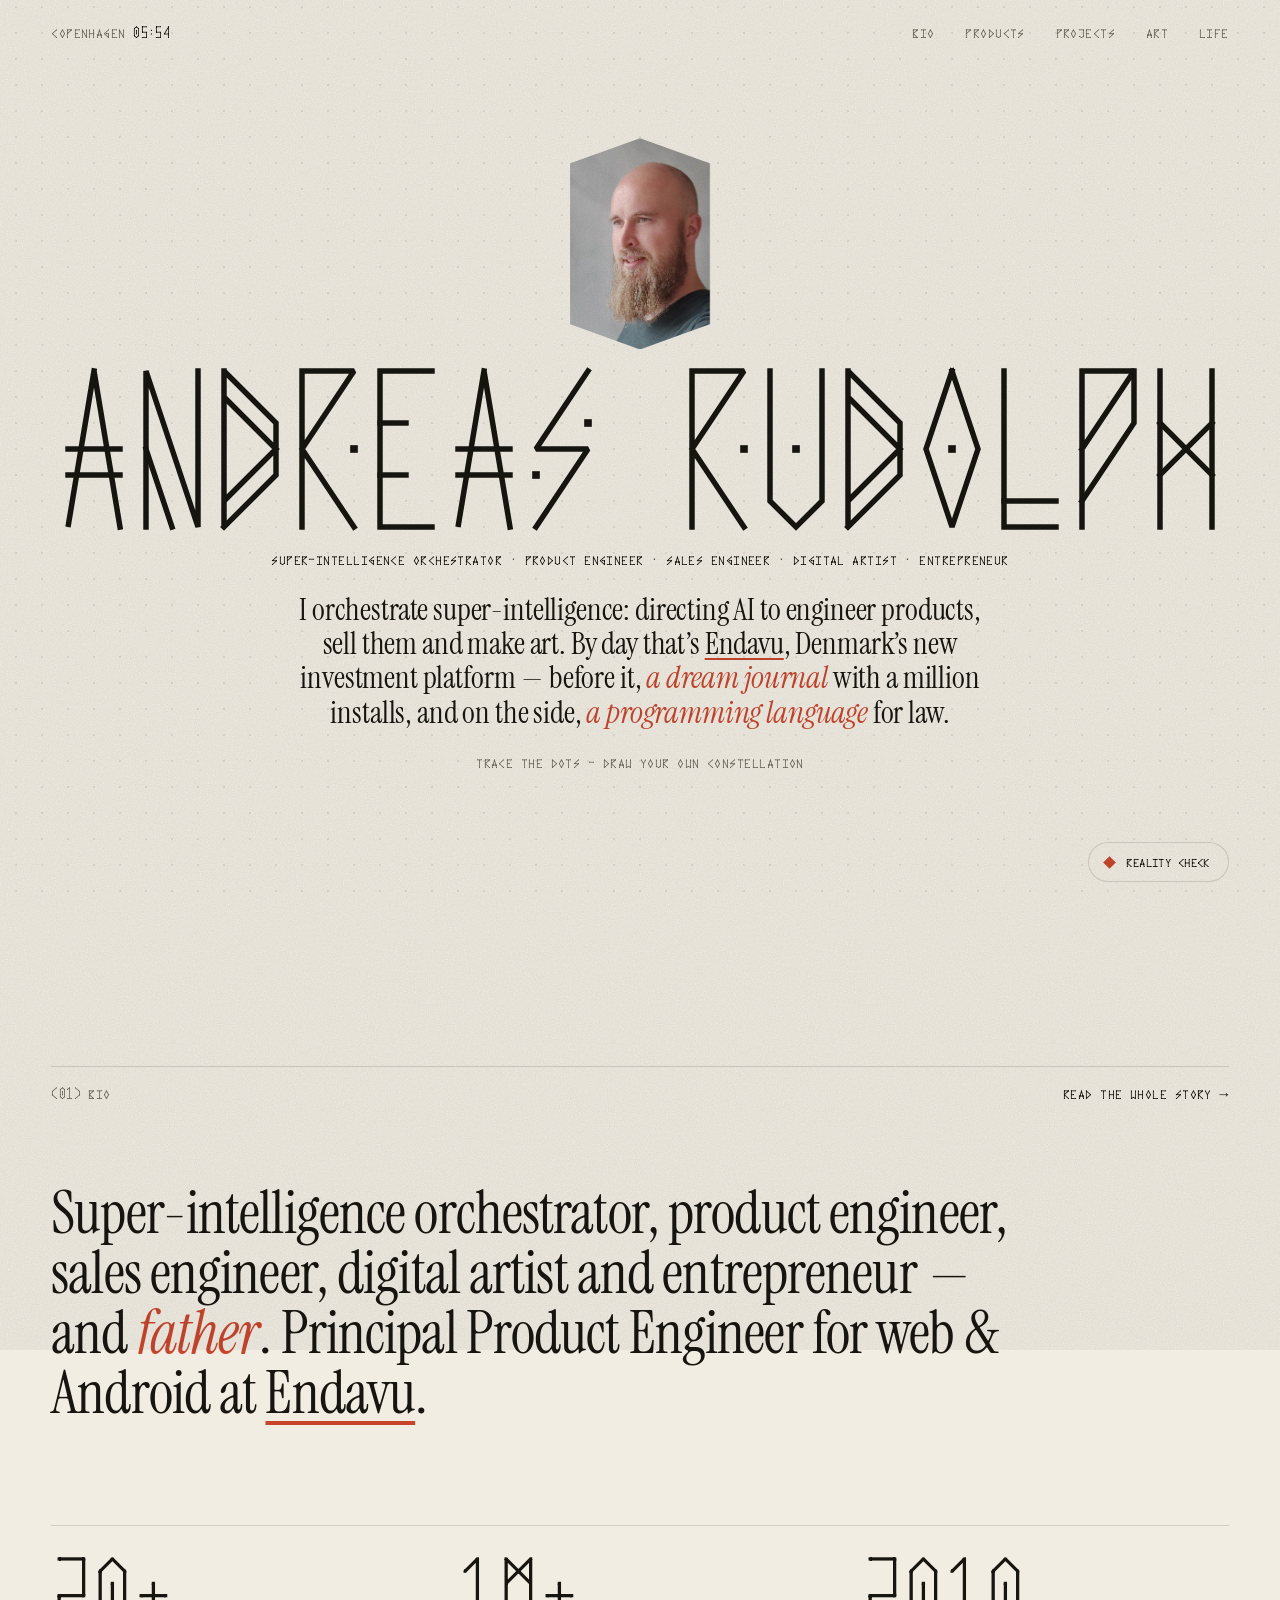
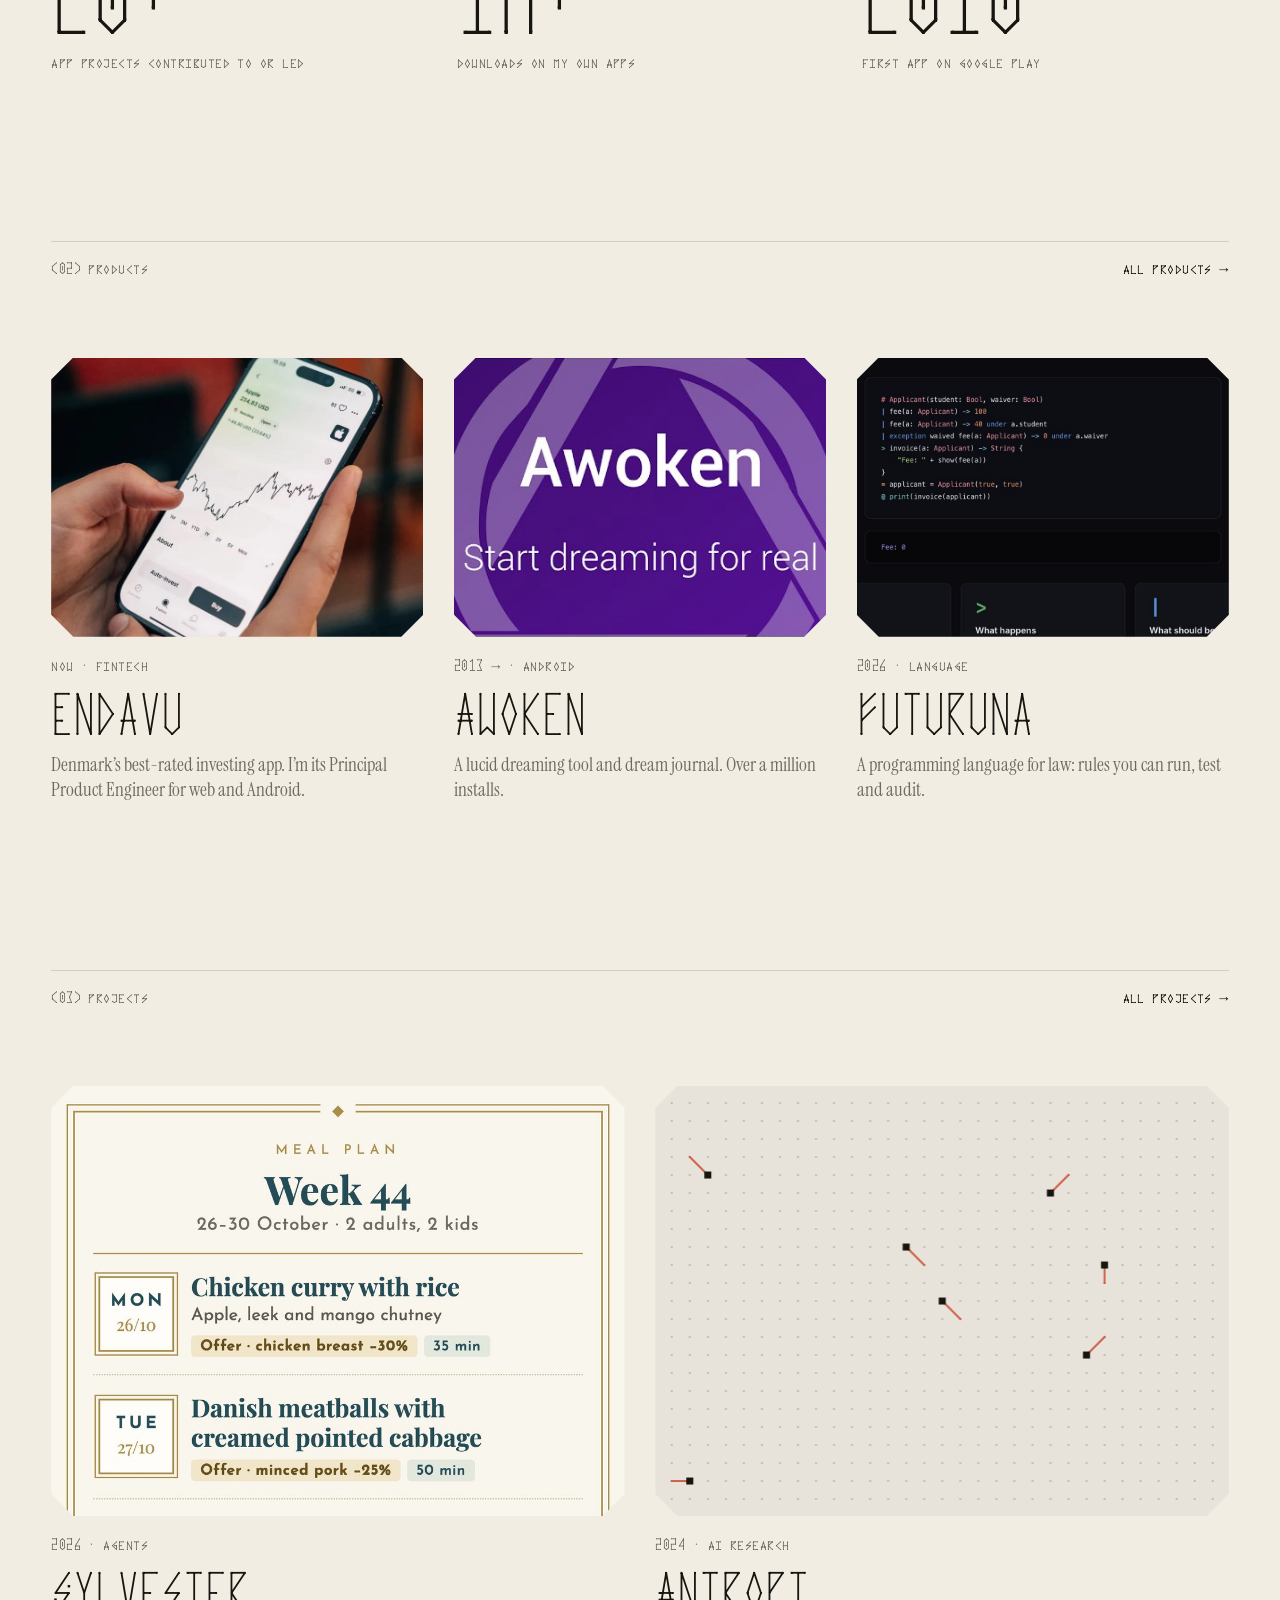
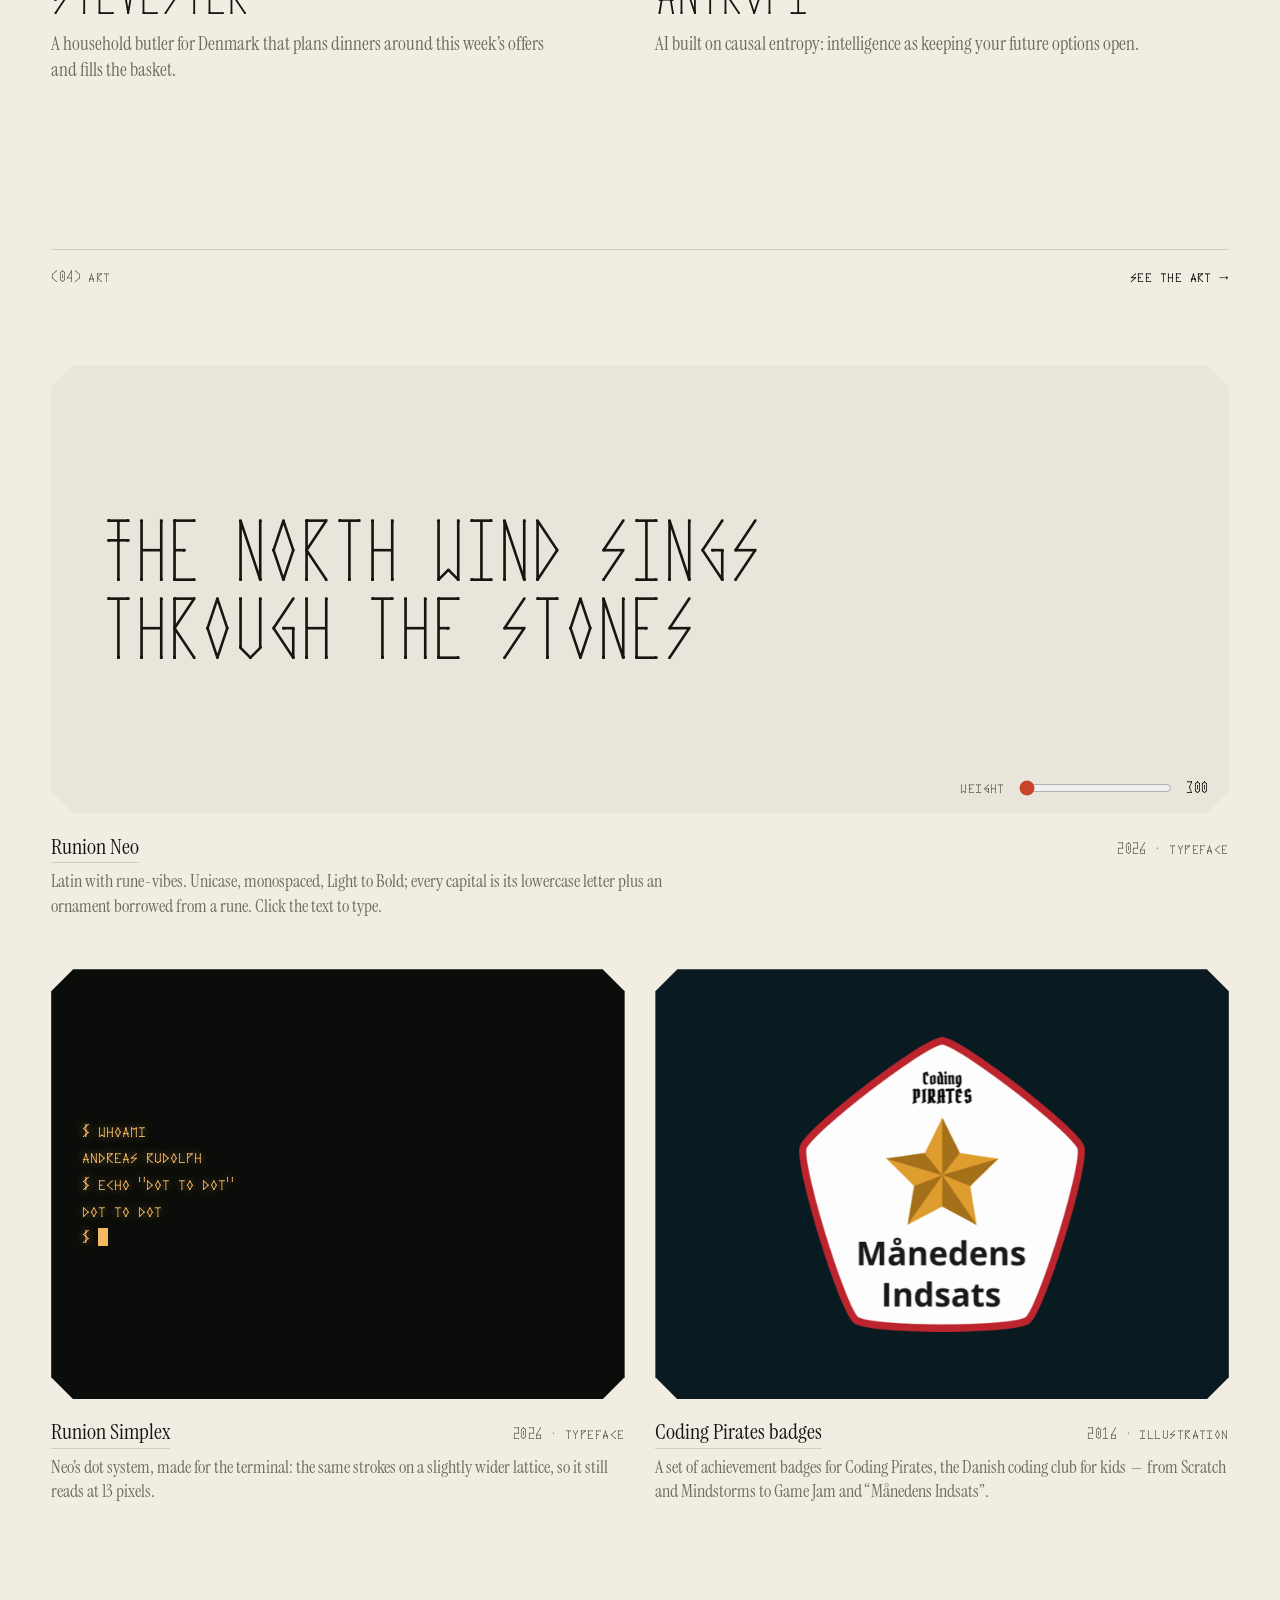
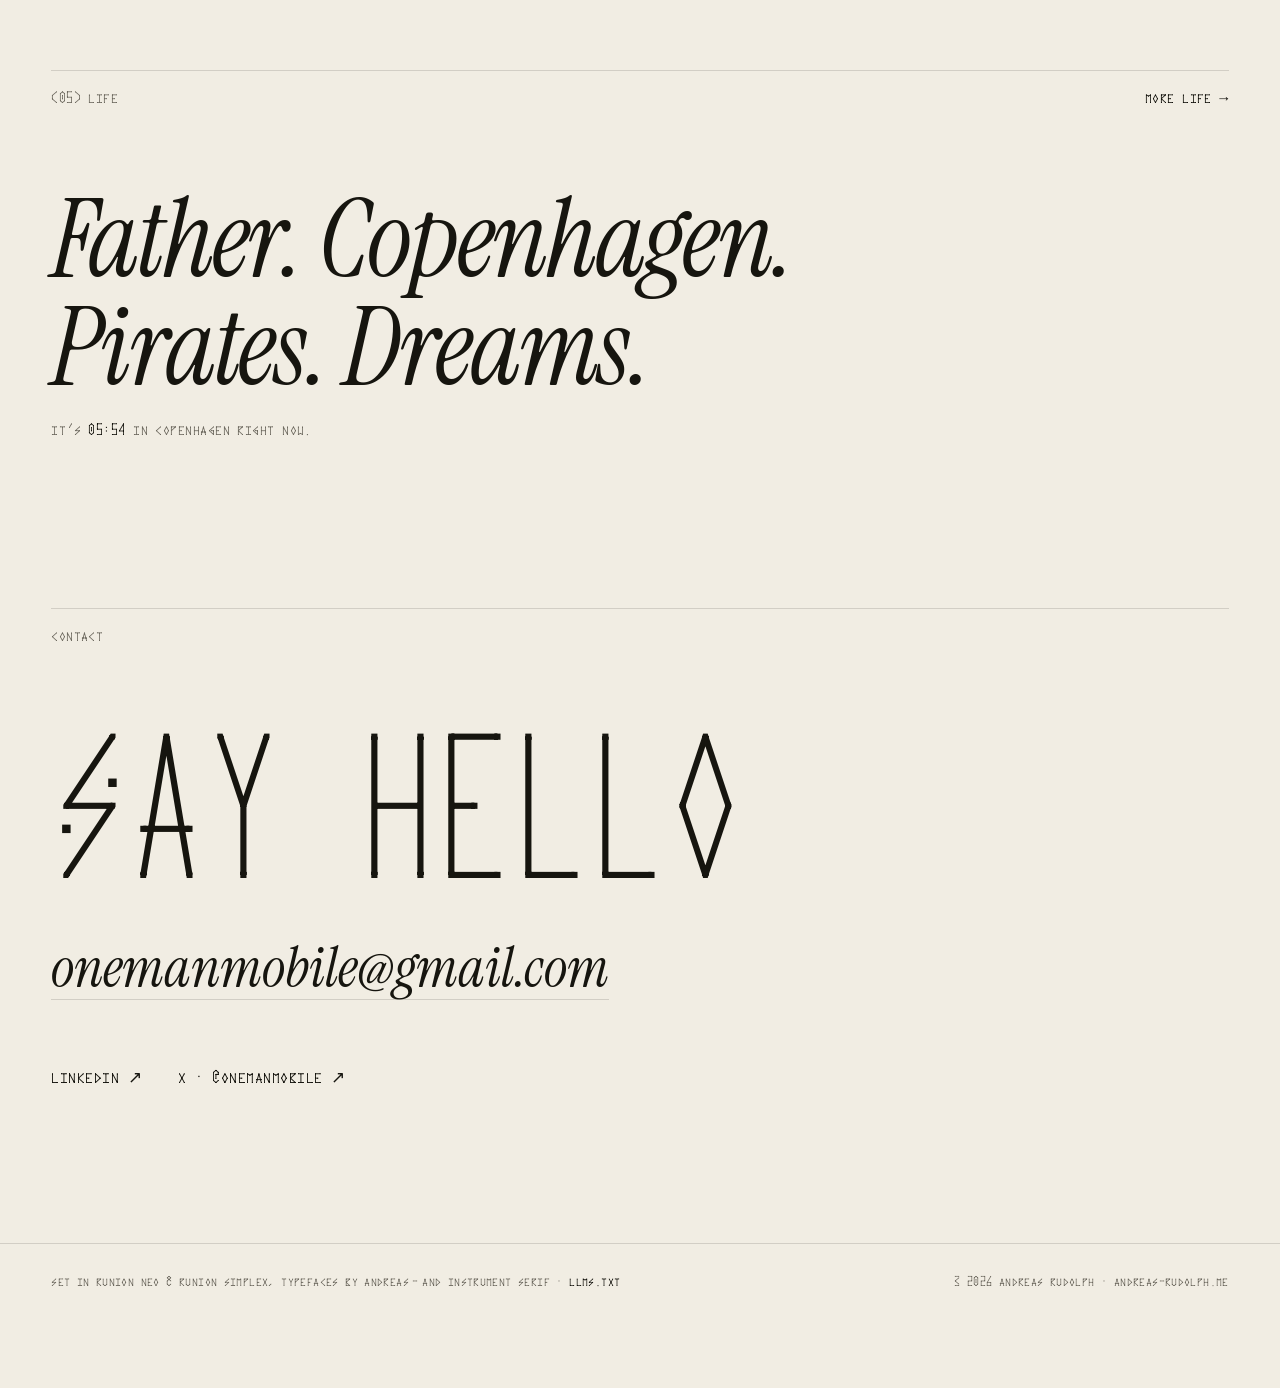
==== commit 8ff7231d: "Hero as one centred column: hexagon portrait, name, roles, pitch; uniform cut-corner media; no overl" ====
--- a/index.html
+++ b/index.html
@@ -32,9 +32,7 @@
   <a class="skip label" href="#bio">Skip to content</a>
 
   <header class="hero" id="top">
-    <h1 class="sr-only">Andreas Rudolph</h1>
     <canvas id="field" aria-hidden="true"></canvas>
-
     <div class="top">
       <span class="label"><span>copenhagen</span> <span class="clock">—</span></span>
       <nav aria-label="Pages">
@@ -45,22 +43,15 @@
         <a class="label" href="/life/">life</a>
       </nav>
     </div>
-
-    <div class="hero-foot">
-      <div class="hero-intro">
-        <div class="hero-id">
-          <img class="avatar" src="/assets/img/portrait.jpg" width="460" height="460" alt="Andreas Rudolph">
-          <p class="label hero-role"><span>super-intelligence orchestrator</span> <span>· product engineer</span> <span>· sales engineer</span> <span>· digital artist</span> <span>· entrepreneur</span></p>
-        </div>
-        <p class="lede">I orchestrate super-intelligence: directing AI to engineer products, sell them and make art. By day that’s <a href="https://endavu.com">Endavu</a>, Denmark’s new investment platform&thinsp;—&thinsp;before it, <em>a dream journal</em> with a million installs, and on the side, <em>a programming language</em> for law.</p>
-      </div>
-      <div class="hero-aside">
-        <p class="label swap">
+    <div class="hero-stack">
+      <img class="hero-portrait" src="/assets/img/portrait.jpg" width="460" height="460" alt="Portrait of Andreas Rudolph">
+      <h1 class="hero-name" data-name-box><span class="sr-only">Andreas Rudolph</span></h1>
+      <p class="label hero-role"><span>super-intelligence orchestrator</span> <span>· product engineer</span> <span>· sales engineer</span> <span>· digital artist</span> <span>· entrepreneur</span></p>
+      <p class="lede">I orchestrate super-intelligence: directing AI to engineer products, sell them and make art. By day that’s <a href="https://endavu.com">Endavu</a>, Denmark’s new investment platform&thinsp;—&thinsp;before it, <em>a dream journal</em> with a million installs, and on the side, <em>a programming language</em> for law.</p>
+      <p class="label swap hero-hint">
           <span class="when-day">trace the dots — draw your own constellation</span>
           <span class="when-dream">you are dreaming. read a title twice&thinsp;—&thinsp;in dreams, text never stays the same.</span>
         </p>
-        <a class="label scroll" href="#bio">scroll ↓</a>
-      </div>
     </div>
   </header>
 
@@ -72,10 +63,6 @@
       </div>
       <div class="bio-head">
         <p class="about-big reveal">Super-intelligence orchestrator, product engineer, sales engineer, digital artist and entrepreneur&thinsp;—&thinsp;and <em>father</em>. Principal Product Engineer for web &amp; Android at <a href="https://endavu.com">Endavu</a>.</p>
-        <figure class="portrait reveal">
-          <img src="/assets/img/portrait.jpg" width="460" height="460" alt="Portrait of Andreas Rudolph">
-          <figcaption class="label">andreas · copenhagen</figcaption>
-        </figure>
       </div>
       <dl class="stats reveal">
         <div><dd>20+</dd><dt class="label">app projects contributed to or led</dt></div>
--- a/assets/style.css
+++ b/assets/style.css
@@ -13,9 +13,10 @@
   --serif: "Instrument Serif", ui-serif, Georgia, serif;
   --neo: "Runion Neo", ui-monospace, monospace;
   --mono: "Runion Simplex", ui-monospace, Menlo, monospace;
-  /* the portrait cut: a tall diamond with straight sides, like the O of the dot grid */
-  --gem: polygon(50% 0, 100% 27%, 100% 73%, 50% 100%, 0 73%, 0 27%);
-  --gem-open: polygon(50% 0, 100% 15%, 100% 85%, 50% 100%, 0 85%, 0 15%);
+  /* portraits: a tall hexagon with long straight sides */
+  --hex: polygon(50% 0, 100% 12%, 100% 88%, 50% 100%, 0 88%, 0 12%);
+  /* every image and artwork: the same cut corners */
+  --cut: polygon(22px 0, calc(100% - 22px) 0, 100% 22px, 100% calc(100% - 22px), calc(100% - 22px) 100%, 22px 100%, 0 calc(100% - 22px), 0 22px);
   color-scheme: light;
 }
 :root[data-mode="dream"] {
@@ -96,18 +97,19 @@
 a.label { transition: color .3s ease; }
 a.label:hover { color: var(--accent); }
 
-/* ── hero ─────────────────────────────────────────────── */
+/* ── hero: one centred column — portrait, name, roles, pitch ─ */
 .hero {
   position: relative;
-  height: 100vh;
-  height: 100svh;
-  min-height: 560px;
+  min-height: 100vh;
+  min-height: 100svh;
+  display: flex;
+  flex-direction: column;
   overflow: hidden;
 }
+.hero--page { min-height: 0; }
 #field { position: absolute; inset: 0; width: 100%; height: 100%; display: block; touch-action: pan-y; }
 .top {
-  position: absolute;
-  inset: 0 0 auto;
+  position: relative;
   z-index: 2;
   display: flex;
   justify-content: space-between;
@@ -118,36 +120,44 @@
 .top .clock { color: var(--ink); font-variant-numeric: tabular-nums; }
 .top .home { color: var(--ink); }
 .top nav a[aria-current="page"] { color: var(--accent); }
-.hero--page { height: 74vh; height: 74svh; min-height: 480px; }
-
-.hero-foot {
-  position: absolute;
-  left: var(--gutter);
-  right: var(--gutter);
-  bottom: clamp(28px, 6vh, 64px);
+
+.hero-stack {
+  position: relative;
   z-index: 2;
-  display: grid;
-  grid-template-columns: minmax(0, 1.7fr) minmax(0, 1fr);
-  gap: 32px;
-  align-items: end;
-  pointer-events: none;
-}
-.hero-foot a { pointer-events: auto; }
+  flex: 1;
+  display: flex;
+  flex-direction: column;
+  align-items: center;
+  justify-content: center;
+  gap: clamp(16px, 2.4vh, 26px);
+  padding: clamp(12px, 3vh, 40px) var(--gutter) clamp(56px, 9vh, 104px);
+  text-align: center;
+}
+.hero-stack--page { align-items: flex-start; justify-content: flex-end; padding-top: clamp(64px, 12vh, 140px); text-align: left; }
+.hero-portrait {
+  display: block;
+  width: clamp(112px, 11vw, 168px);
+  height: auto;
+  aspect-ratio: 2 / 3;
+  object-fit: cover;
+  object-position: 60% 30%;
+  clip-path: var(--hex);
+  animation: rise 1.2s .1s cubic-bezier(.2, .7, .1, 1) both;
+}
+/* the canvas draws the name inside this box; script sets its height */
+.hero-name { width: 100%; height: 160px; margin: 0; }
+.hero-role { margin: 0; max-width: 64em; color: var(--ink); animation: rise 1.4s 1.35s cubic-bezier(.2, .7, .1, 1) both; }
 .hero-role span { white-space: nowrap; }
-.hero-role {
-  margin: 0 0 clamp(14px, 1.6vw, 22px);
-  color: var(--ink);
-  animation: rise 1.4s 1.35s cubic-bezier(.2, .7, .1, 1) both;
-}
 .lede {
   margin: 0;
-  max-width: 21em;
-  font-size: clamp(27px, 3.1vw, 46px);
-  line-height: 1.08;
+  max-width: 24em;
+  font-size: clamp(24px, 2.4vw, 38px);
+  line-height: 1.12;
   letter-spacing: -.005em;
-  text-wrap: pretty;
+  text-wrap: balance;
   animation: rise 1.4s 1.5s cubic-bezier(.2, .7, .1, 1) both;
 }
+.hero-stack--page .lede { max-width: 22em; text-wrap: pretty; }
 .lede em { color: var(--accent); transition: color 1.1s ease; }
 .lede a, .about-big a, .facts a {
   color: inherit;
@@ -158,20 +168,11 @@
   transition: color .3s ease, text-decoration-color 1.1s ease;
 }
 .lede a:hover, .about-big a:hover, .facts a:hover { color: var(--accent); }
-.hero-aside {
-  justify-self: end;
-  text-align: right;
-  max-width: 22em;
-  display: grid;
-  gap: 10px;
-  padding-bottom: 72px;
-  animation: rise 1.4s 1.8s cubic-bezier(.2, .7, .1, 1) both;
-}
+.hero-hint { animation: rise 1.4s 1.8s cubic-bezier(.2, .7, .1, 1) both; }
 .swap { display: grid; }
 .swap > span { grid-area: 1 / 1; transition: opacity 1s ease; }
 .when-dream, [data-mode="dream"] .when-day { opacity: 0; }
 [data-mode="dream"] .when-dream { opacity: 1; color: var(--ink); }
-.scroll { justify-self: end; }
 
 @keyframes rise { from { opacity: 0; transform: translateY(18px); } }
 
@@ -184,16 +185,6 @@
 .section--first { padding-top: clamp(64px, 8vw, 120px); }
 
 /* front page */
-.hero-id {
-  display: flex;
-  align-items: center;
-  gap: clamp(14px, 1.6vw, 20px);
-  margin-bottom: clamp(14px, 1.6vw, 22px);
-  animation: rise 1.4s 1.35s cubic-bezier(.2, .7, .1, 1) both;
-}
-.hero-id .hero-role { margin: 0; animation: none; }
-.avatar { flex: none; width: clamp(50px, 4.6vw, 66px); height: auto; aspect-ratio: 3 / 4; object-fit: cover; object-position: 60% 40%; clip-path: var(--gem); }
-
 .stats {
   display: grid;
   grid-template-columns: repeat(3, minmax(0, 1fr));
@@ -221,7 +212,7 @@
   margin-bottom: 6px;
   aspect-ratio: 4 / 3;
   overflow: hidden;
-  border: 1px solid var(--rule);
+  clip-path: var(--cut);
   background: color-mix(in srgb, var(--ink) 4%, transparent);
 }
 .card-media img, .card-media canvas { display: block; width: 100%; height: 100%; object-fit: cover; }
@@ -274,9 +265,9 @@
   margin-bottom: clamp(56px, 8vw, 120px);
 }
 .bio-head .about-big { margin: 0; }
+.bio-head > :only-child { grid-column: 1 / -1; }
 .portrait { margin: 0; display: grid; gap: 12px; justify-items: center; }
-.portrait img { display: block; width: 100%; height: auto; aspect-ratio: 3 / 4; object-fit: cover; object-position: 60% 40%; clip-path: var(--gem); transition: filter .9s ease, clip-path .9s cubic-bezier(.2, .7, .1, 1); }
-.portrait:hover img { clip-path: var(--gem-open); }
+.portrait img { display: block; width: 100%; height: auto; aspect-ratio: 2 / 3; object-fit: cover; object-position: 60% 30%; clip-path: var(--hex); transition: filter .9s ease; }
 @media (hover: hover) {
   .portrait img { filter: grayscale(1) contrast(1.06); }
   .portrait:hover img { filter: none; }
@@ -395,7 +386,7 @@
   align-self: start;
   aspect-ratio: 4 / 3;
   overflow: hidden;
-  border: 1px solid var(--rule);
+  clip-path: var(--cut);
   background: color-mix(in srgb, var(--ink) 4%, transparent);
 }
 .work-media img, .work-media canvas { display: block; width: 100%; height: 100%; object-fit: cover; }
@@ -465,7 +456,7 @@
   display: grid;
   place-items: center;
   overflow: hidden;
-  border: 1px solid var(--rule);
+  clip-path: var(--cut);
   background: color-mix(in srgb, var(--ink) 3%, transparent);
 }
 .art-card--wide .art-canvas { aspect-ratio: 21 / 8; place-items: center start; padding: clamp(24px, 4vw, 72px); }
@@ -593,13 +584,15 @@
 
 /* ── small screens ────────────────────────────────────── */
 @media (max-width: 760px) {
-  .top nav { gap: 14px; }
-  .hero-foot { grid-template-columns: 1fr; gap: 20px; bottom: 88px; }
-  .hero-aside { justify-self: start; text-align: left; padding-bottom: 0; }
-  .scroll { justify-self: start; }
+  .top { flex-wrap: wrap; row-gap: 12px; }
+  .top > span.label { display: none; }
+  .top nav { width: 100%; justify-content: space-between; gap: 14px; }
+  .hero-hint { display: none; }
+  .reality { padding: 14px; }
+  .reality-text { position: absolute; width: 1px; height: 1px; overflow: hidden; clip: rect(0 0 0 0); white-space: nowrap; }
   .about-grid { grid-template-columns: 1fr; }
   .bio-head { grid-template-columns: 1fr; align-items: start; }
-  .portrait { max-width: 240px; }
+  .portrait { max-width: 200px; }
   .facts > div { grid-template-columns: 8em 1fr; }
   .quote { padding-left: 0; }
   .work { grid-template-columns: 1fr; gap: 20px; }
@@ -609,12 +602,6 @@
   .path.is-in::before { transform: scaleY(1); }
   .path li { padding: 0 0 0 40px; }
   .year { font-size: 34px; }
-  .top { flex-wrap: wrap; row-gap: 12px; }
-  .top > span.label { display: none; }
-  .hero:not(.hero--page) { height: auto; min-height: 100vh; min-height: 100svh; }
-  .hero:not(.hero--page) .hero-foot { position: relative; inset: auto; margin: calc(var(--name-bottom, 420px) + 32px) var(--gutter) 0; padding-bottom: 96px; }
-  .hero-aside .swap { display: none; }
-  .top nav { width: 100%; justify-content: space-between; }
   .cards, .cards--2 { grid-template-columns: 1fr; }
   .stats { grid-template-columns: 1fr; gap: 28px; }
   .today-list li, .career li { grid-template-columns: 1fr; gap: 6px; }
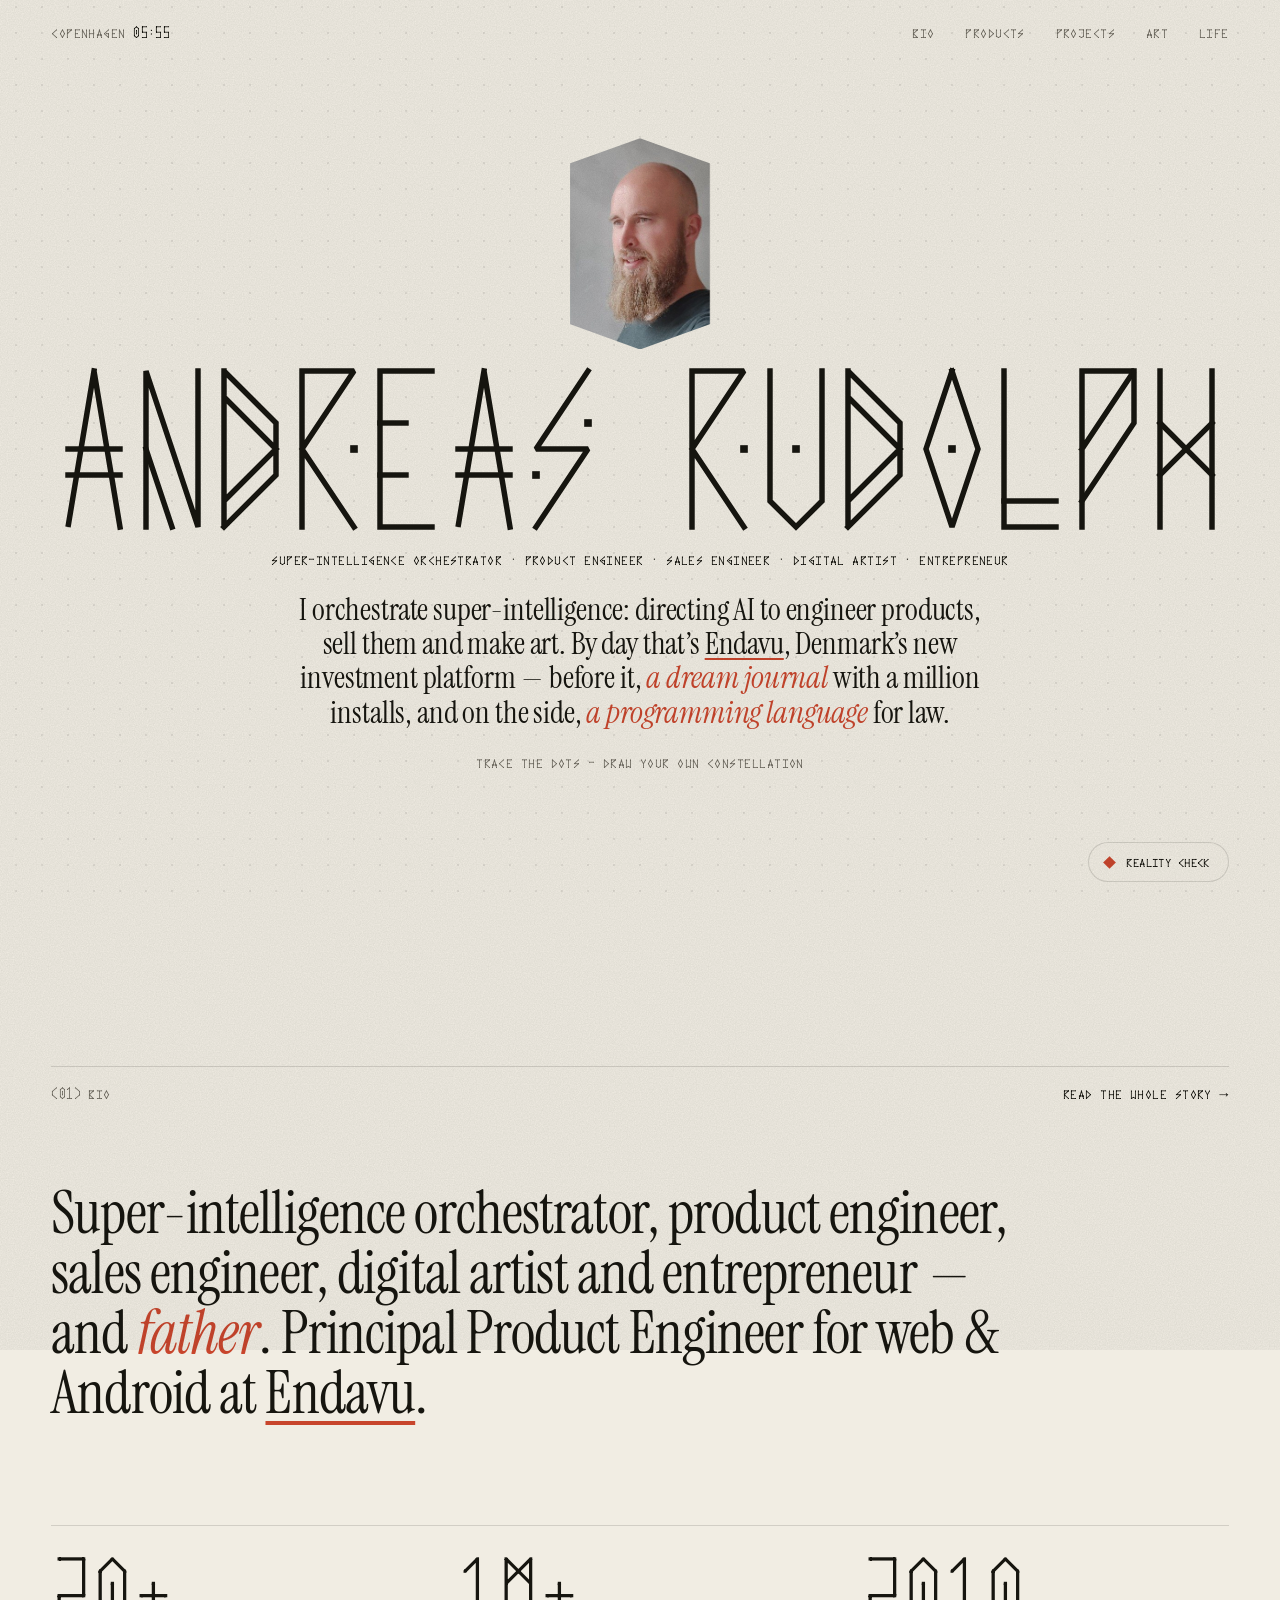
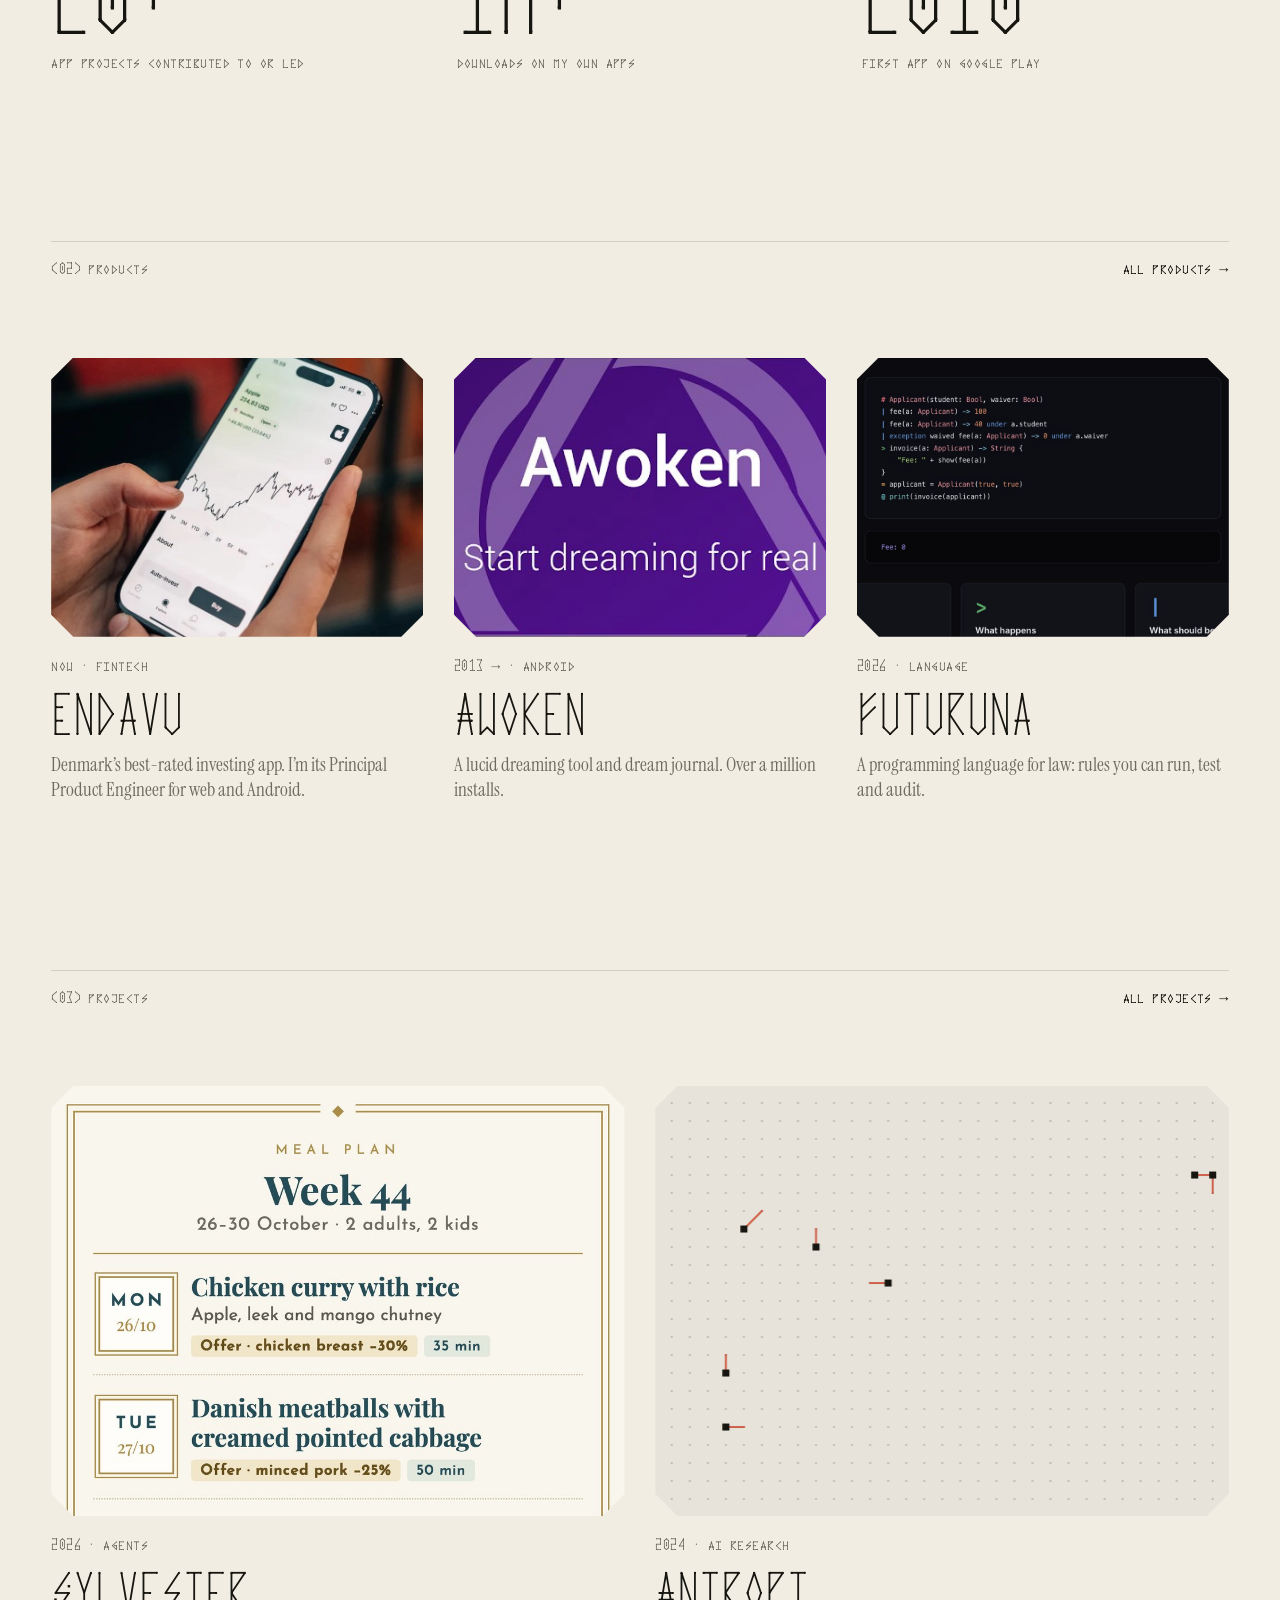
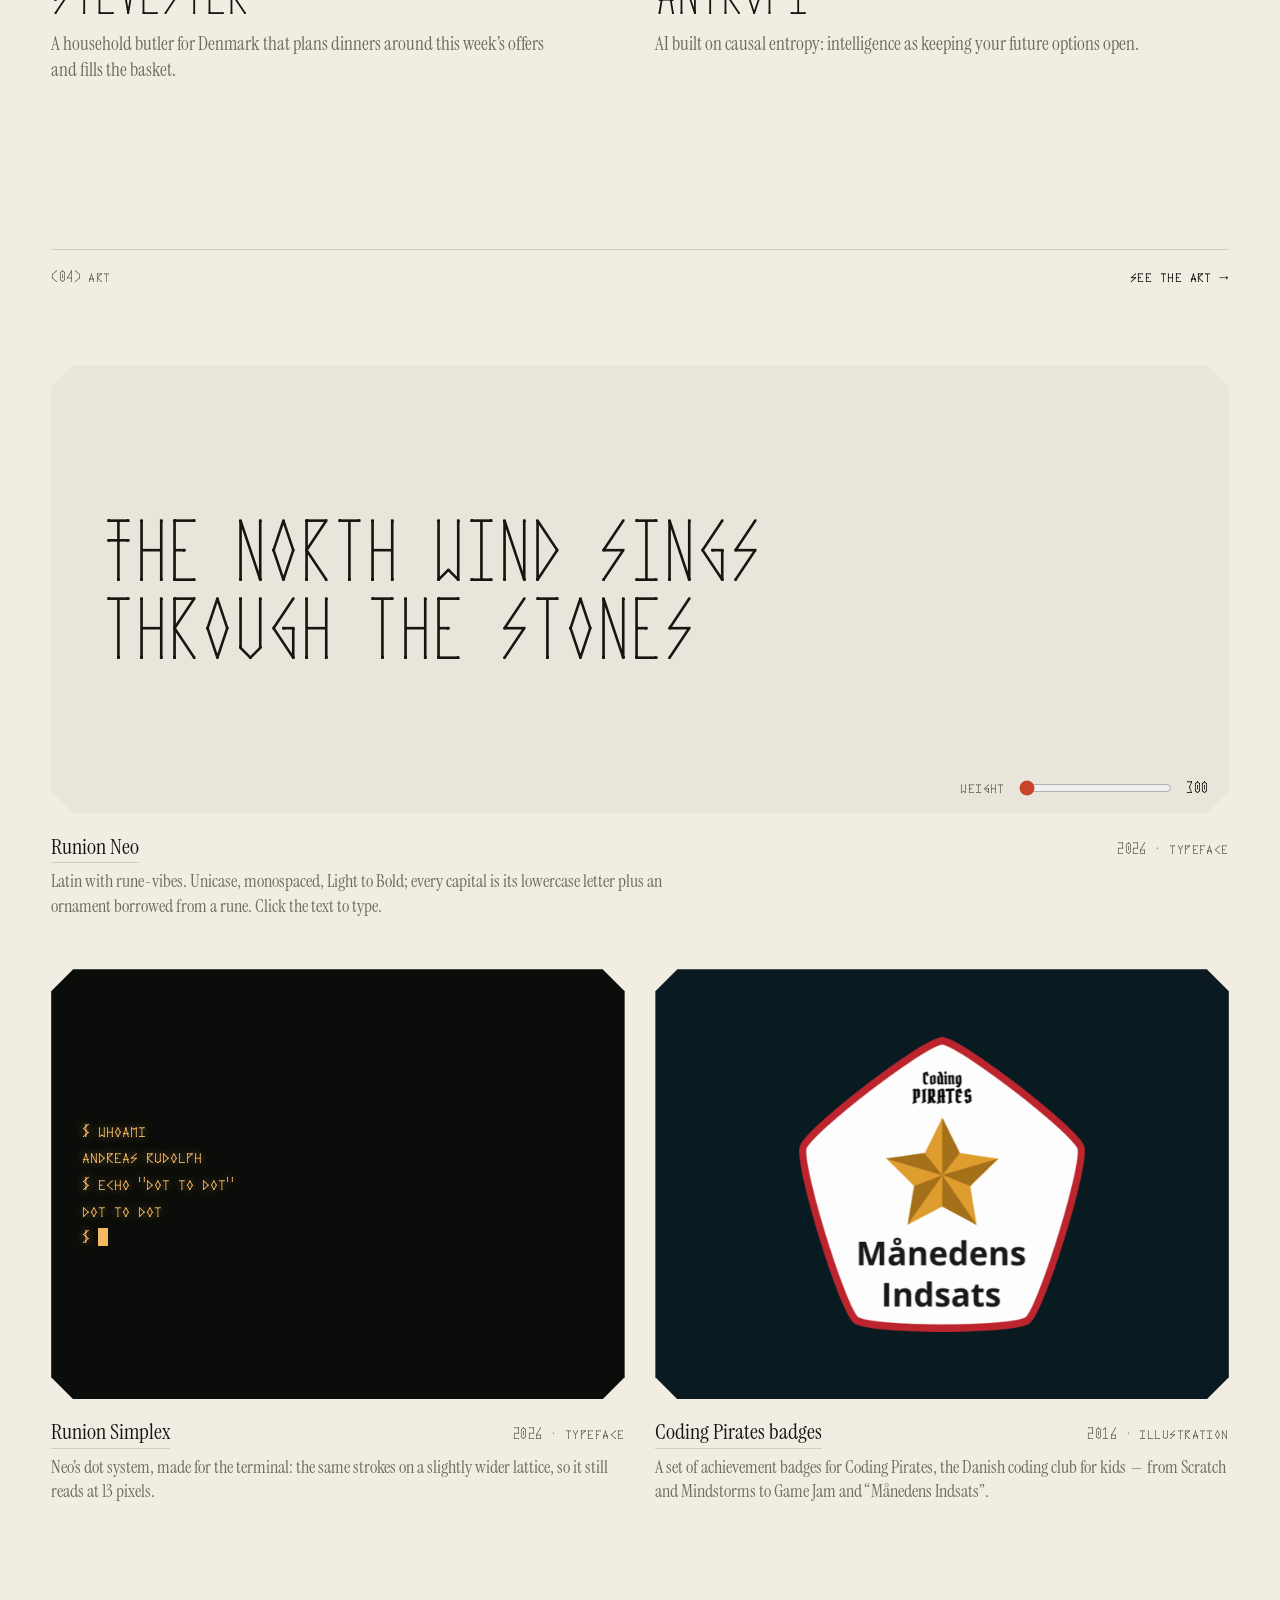
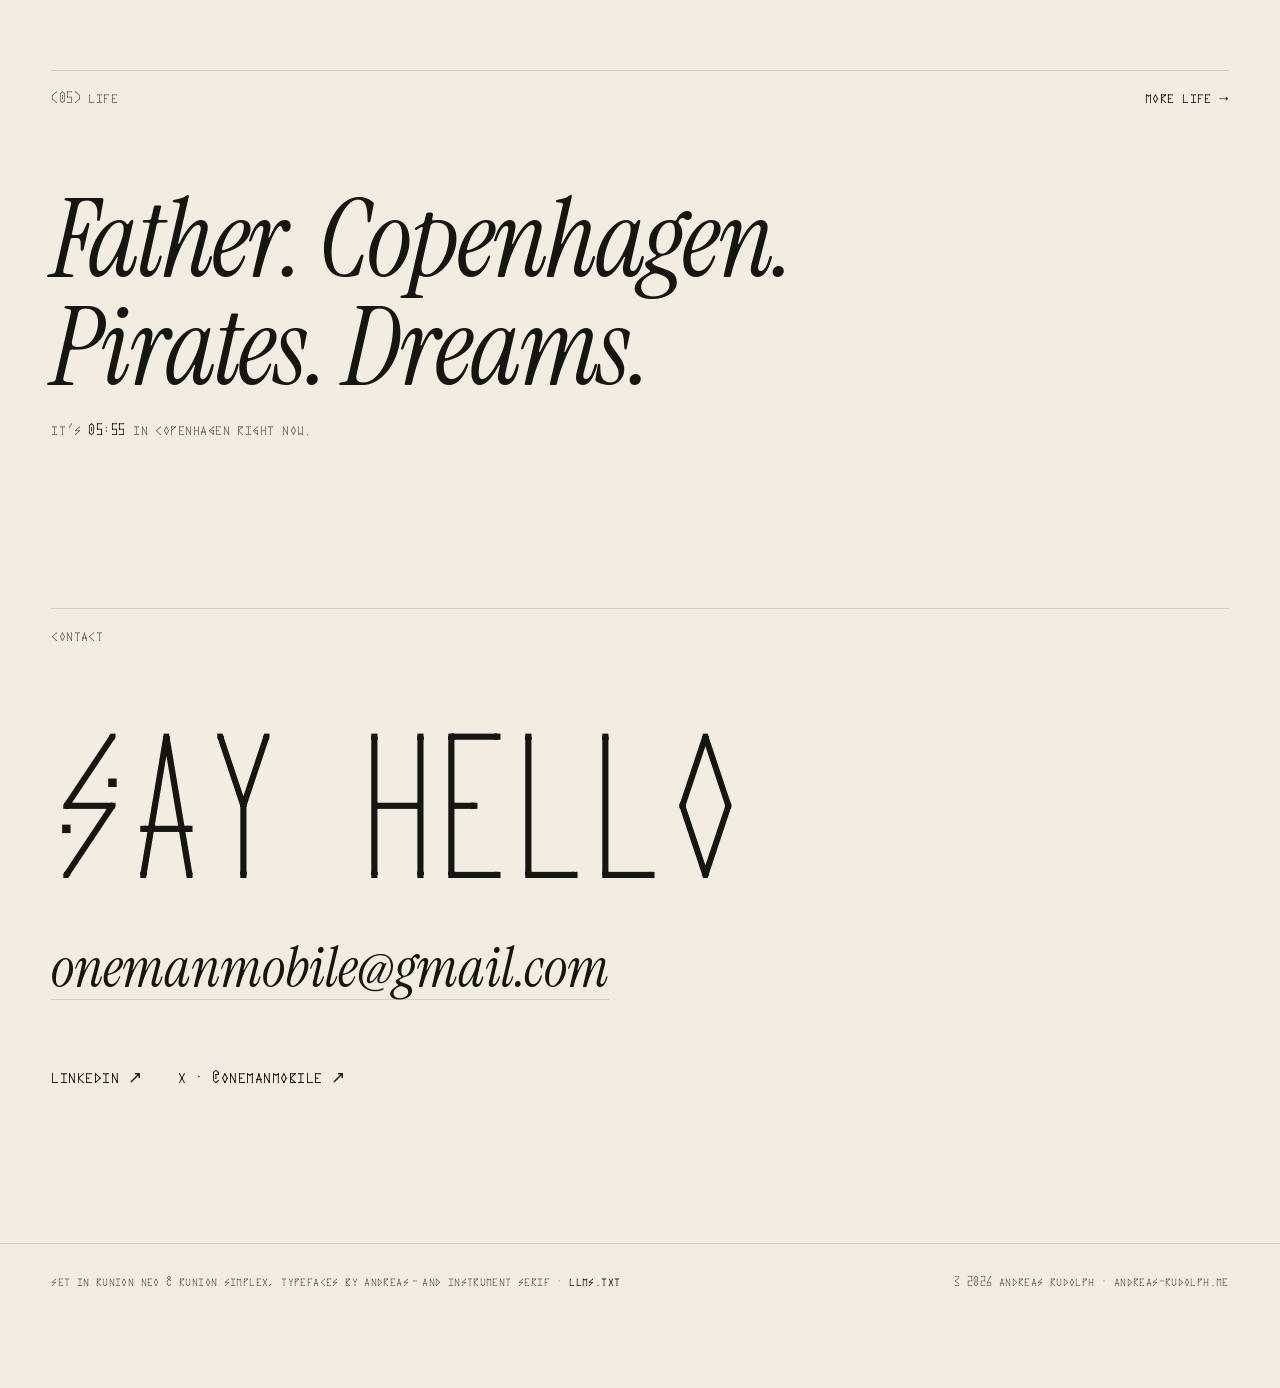
==== commit a4b9e8c7: "Version asset URLs by content hash so browsers never mix new HTML with a cached stylesheet" ====
--- a/index.html
+++ b/index.html
@@ -21,9 +21,9 @@
   <link rel="icon" href="/assets/favicon.svg" type="image/svg+xml">
   <link rel="preload" href="/assets/fonts/RunionNeo.woff2" as="font" type="font/woff2" crossorigin>
   <link rel="preload" href="/assets/fonts/InstrumentSerif-Regular.woff2" as="font" type="font/woff2" crossorigin>
-  <link rel="stylesheet" href="/assets/style.css">
+  <link rel="stylesheet" href="/assets/style.css?v=8c414fff7b">
   <script>try{if(localStorage.getItem('mode')==='dream')document.documentElement.dataset.mode='dream'}catch(e){}</script>
-  <script type="module" src="/assets/main.js"></script>
+  <script type="module" src="/assets/main.js?v=833c204915"></script>
   <script type="application/ld+json">
   {"@context":"https://schema.org","@type":"Person","name":"Andreas Rudolph","url":"https://andreas-rudolph.me/","jobTitle":"Principal Product Engineer, Web & Android","worksFor":{"@type":"Organization","name":"Endavu","url":"https://endavu.com"},"description":"A Danish super-intelligence orchestrator, product engineer, sales engineer, digital artist and entrepreneur — and a father.","nationality":{"@type":"Country","name":"Denmark"},"homeLocation":{"@type":"Place","name":"Copenhagen, Denmark"},"sameAs":["https://www.linkedin.com/in/andreasrudolph","https://x.com/OneManMobile","https://github.com/OneManMobile"]}
   </script>
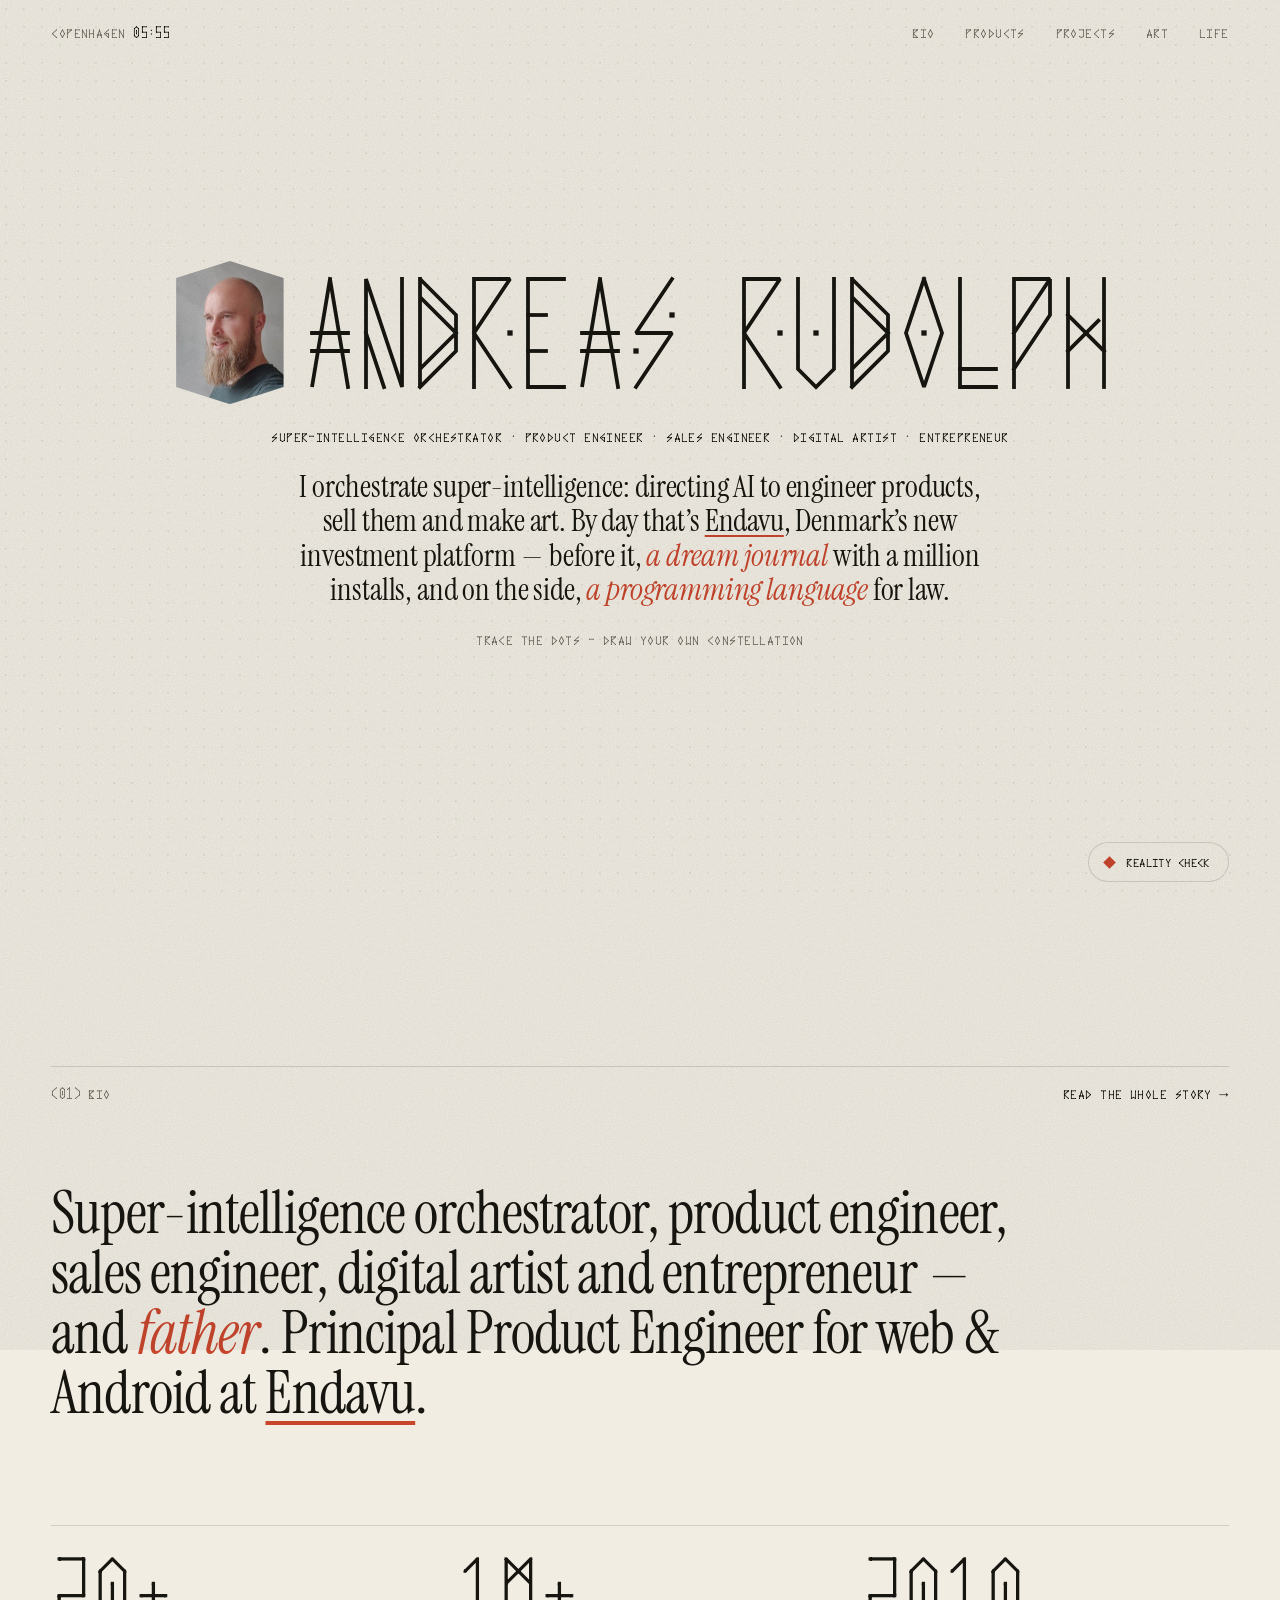
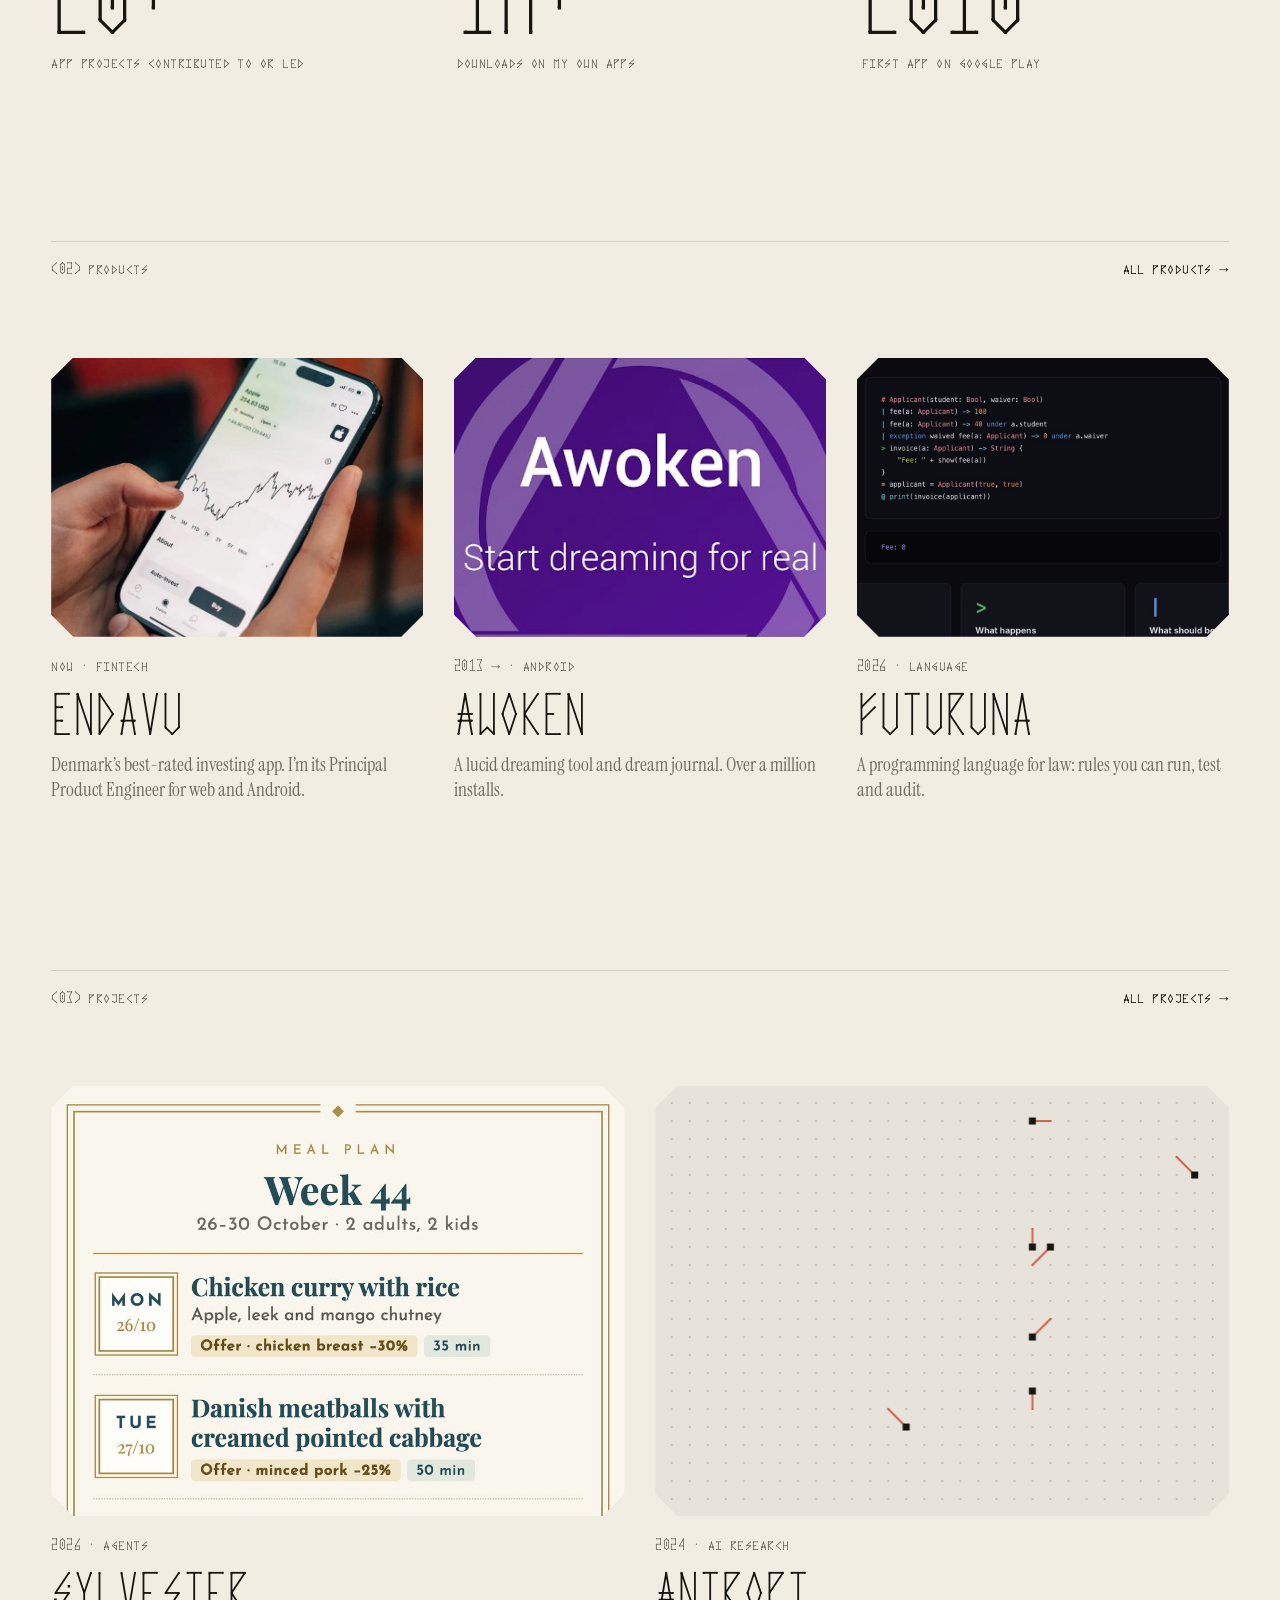
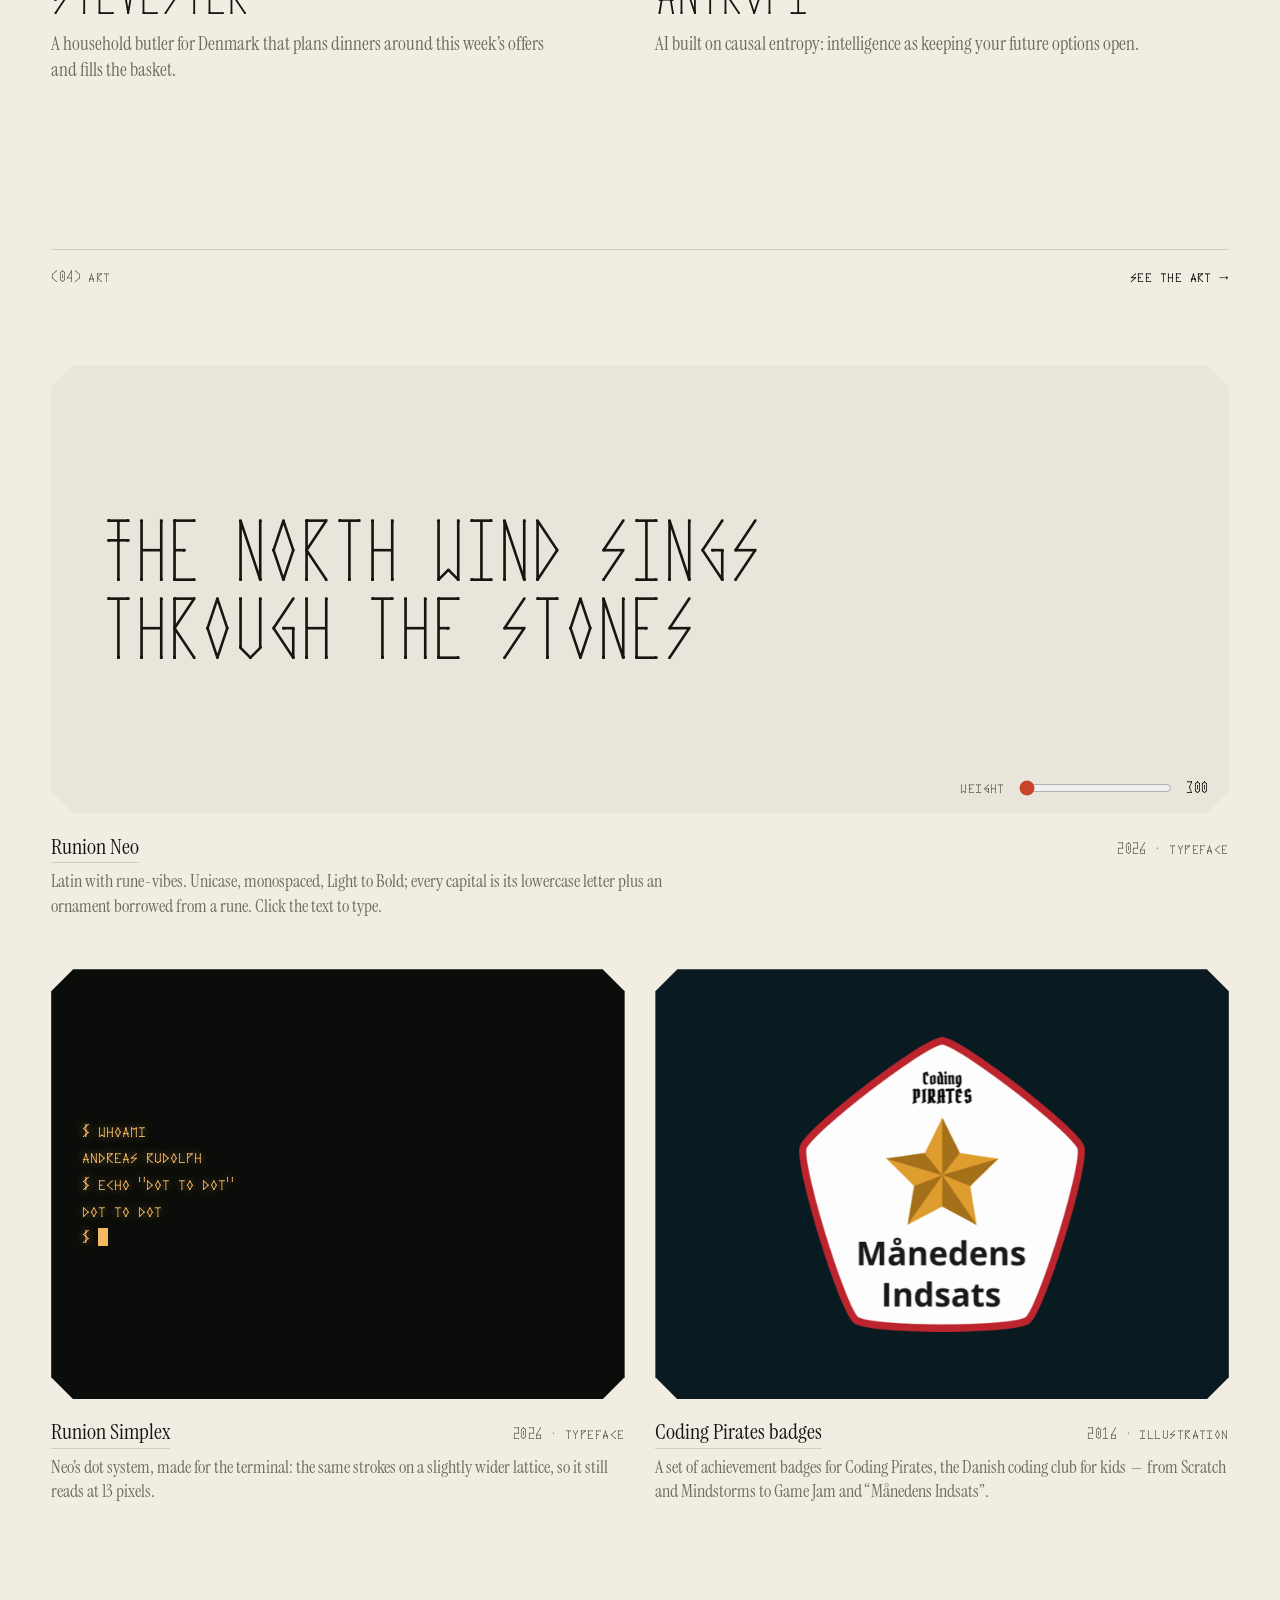
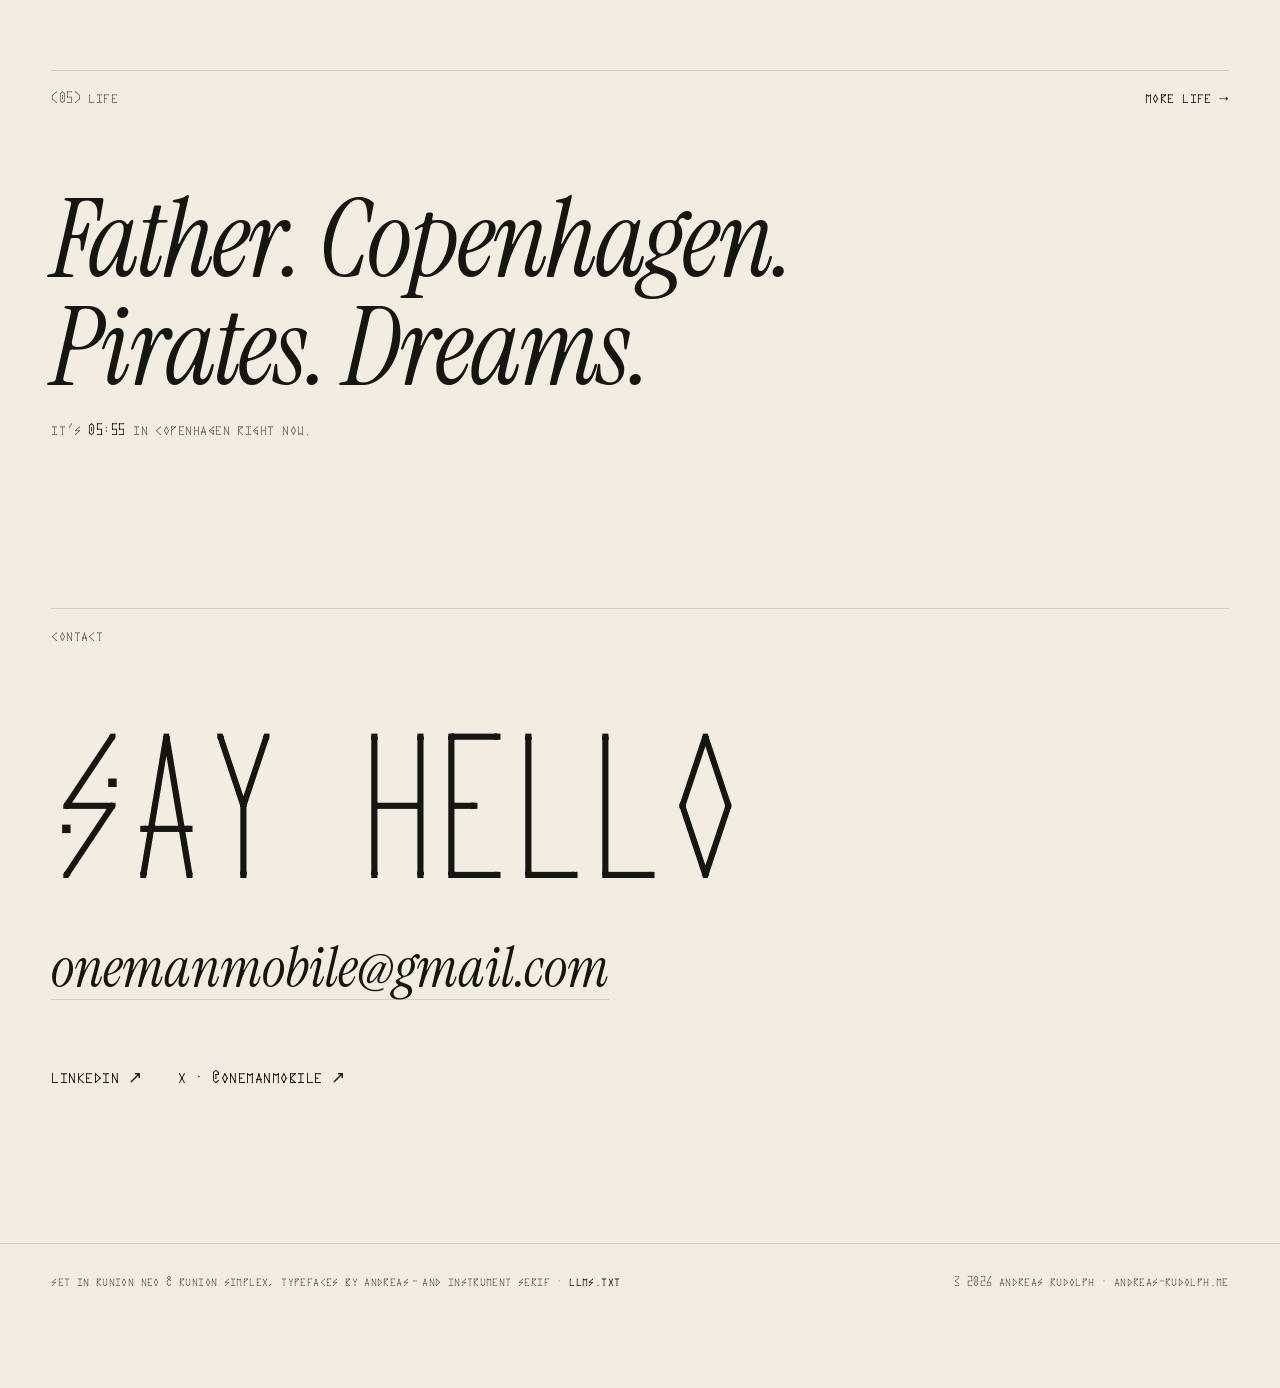
==== commit 2e6794c3: "Hero: photo and name side by side, centred together; wider portrait crop on the face" ====
--- a/index.html
+++ b/index.html
@@ -21,9 +21,9 @@
   <link rel="icon" href="/assets/favicon.svg" type="image/svg+xml">
   <link rel="preload" href="/assets/fonts/RunionNeo.woff2" as="font" type="font/woff2" crossorigin>
   <link rel="preload" href="/assets/fonts/InstrumentSerif-Regular.woff2" as="font" type="font/woff2" crossorigin>
-  <link rel="stylesheet" href="/assets/style.css?v=8c414fff7b">
+  <link rel="stylesheet" href="/assets/style.css?v=888e4a3266">
   <script>try{if(localStorage.getItem('mode')==='dream')document.documentElement.dataset.mode='dream'}catch(e){}</script>
-  <script type="module" src="/assets/main.js?v=833c204915"></script>
+  <script type="module" src="/assets/main.js?v=9fe5629abb"></script>
   <script type="application/ld+json">
   {"@context":"https://schema.org","@type":"Person","name":"Andreas Rudolph","url":"https://andreas-rudolph.me/","jobTitle":"Principal Product Engineer, Web & Android","worksFor":{"@type":"Organization","name":"Endavu","url":"https://endavu.com"},"description":"A Danish super-intelligence orchestrator, product engineer, sales engineer, digital artist and entrepreneur — and a father.","nationality":{"@type":"Country","name":"Denmark"},"homeLocation":{"@type":"Place","name":"Copenhagen, Denmark"},"sameAs":["https://www.linkedin.com/in/andreasrudolph","https://x.com/OneManMobile","https://github.com/OneManMobile"]}
   </script>
@@ -44,8 +44,10 @@
       </nav>
     </div>
     <div class="hero-stack">
-      <img class="hero-portrait" src="/assets/img/portrait.jpg" width="460" height="460" alt="Portrait of Andreas Rudolph">
-      <h1 class="hero-name" data-name-box><span class="sr-only">Andreas Rudolph</span></h1>
+      <div class="hero-ident">
+        <img class="hero-portrait" src="/assets/img/portrait.jpg" width="460" height="460" alt="Portrait of Andreas Rudolph">
+        <h1 class="hero-name" data-name-box><span class="sr-only">Andreas Rudolph</span></h1>
+      </div>
       <p class="label hero-role"><span>super-intelligence orchestrator</span> <span>· product engineer</span> <span>· sales engineer</span> <span>· digital artist</span> <span>· entrepreneur</span></p>
       <p class="lede">I orchestrate super-intelligence: directing AI to engineer products, sell them and make art. By day that’s <a href="https://endavu.com">Endavu</a>, Denmark’s new investment platform&thinsp;—&thinsp;before it, <em>a dream journal</em> with a million installs, and on the side, <em>a programming language</em> for law.</p>
       <p class="label swap hero-hint">
--- a/assets/style.css
+++ b/assets/style.css
@@ -134,18 +134,28 @@
   text-align: center;
 }
 .hero-stack--page { align-items: flex-start; justify-content: flex-end; padding-top: clamp(64px, 12vh, 140px); text-align: left; }
+/* photo and name sit side by side; the pair is centred as one unit */
+.hero-ident {
+  align-self: stretch;
+  display: flex;
+  align-items: center;
+  justify-content: center;
+  gap: clamp(16px, 2.2vw, 36px);
+}
 .hero-portrait {
   display: block;
-  width: clamp(112px, 11vw, 168px);
+  flex: none;
+  width: clamp(92px, 8.4vw, 136px);
   height: auto;
-  aspect-ratio: 2 / 3;
+  aspect-ratio: 3 / 4;
   object-fit: cover;
-  object-position: 60% 30%;
+  object-position: 80% 30%;
   clip-path: var(--hex);
   animation: rise 1.2s .1s cubic-bezier(.2, .7, .1, 1) both;
 }
-/* the canvas draws the name inside this box; script sets its height */
-.hero-name { width: 100%; height: 160px; margin: 0; }
+/* the canvas draws the name inside this box; the script sizes it */
+.hero-name { flex: none; height: 120px; margin: 0; }
+.hero-stack--page .hero-name { width: 100%; }
 .hero-role { margin: 0; max-width: 64em; color: var(--ink); animation: rise 1.4s 1.35s cubic-bezier(.2, .7, .1, 1) both; }
 .hero-role span { white-space: nowrap; }
 .lede {
@@ -267,7 +277,7 @@
 .bio-head .about-big { margin: 0; }
 .bio-head > :only-child { grid-column: 1 / -1; }
 .portrait { margin: 0; display: grid; gap: 12px; justify-items: center; }
-.portrait img { display: block; width: 100%; height: auto; aspect-ratio: 2 / 3; object-fit: cover; object-position: 60% 30%; clip-path: var(--hex); transition: filter .9s ease; }
+.portrait img { display: block; width: 100%; height: auto; aspect-ratio: 3 / 4; object-fit: cover; object-position: 80% 30%; clip-path: var(--hex); transition: filter .9s ease; }
 @media (hover: hover) {
   .portrait img { filter: grayscale(1) contrast(1.06); }
   .portrait:hover img { filter: none; }
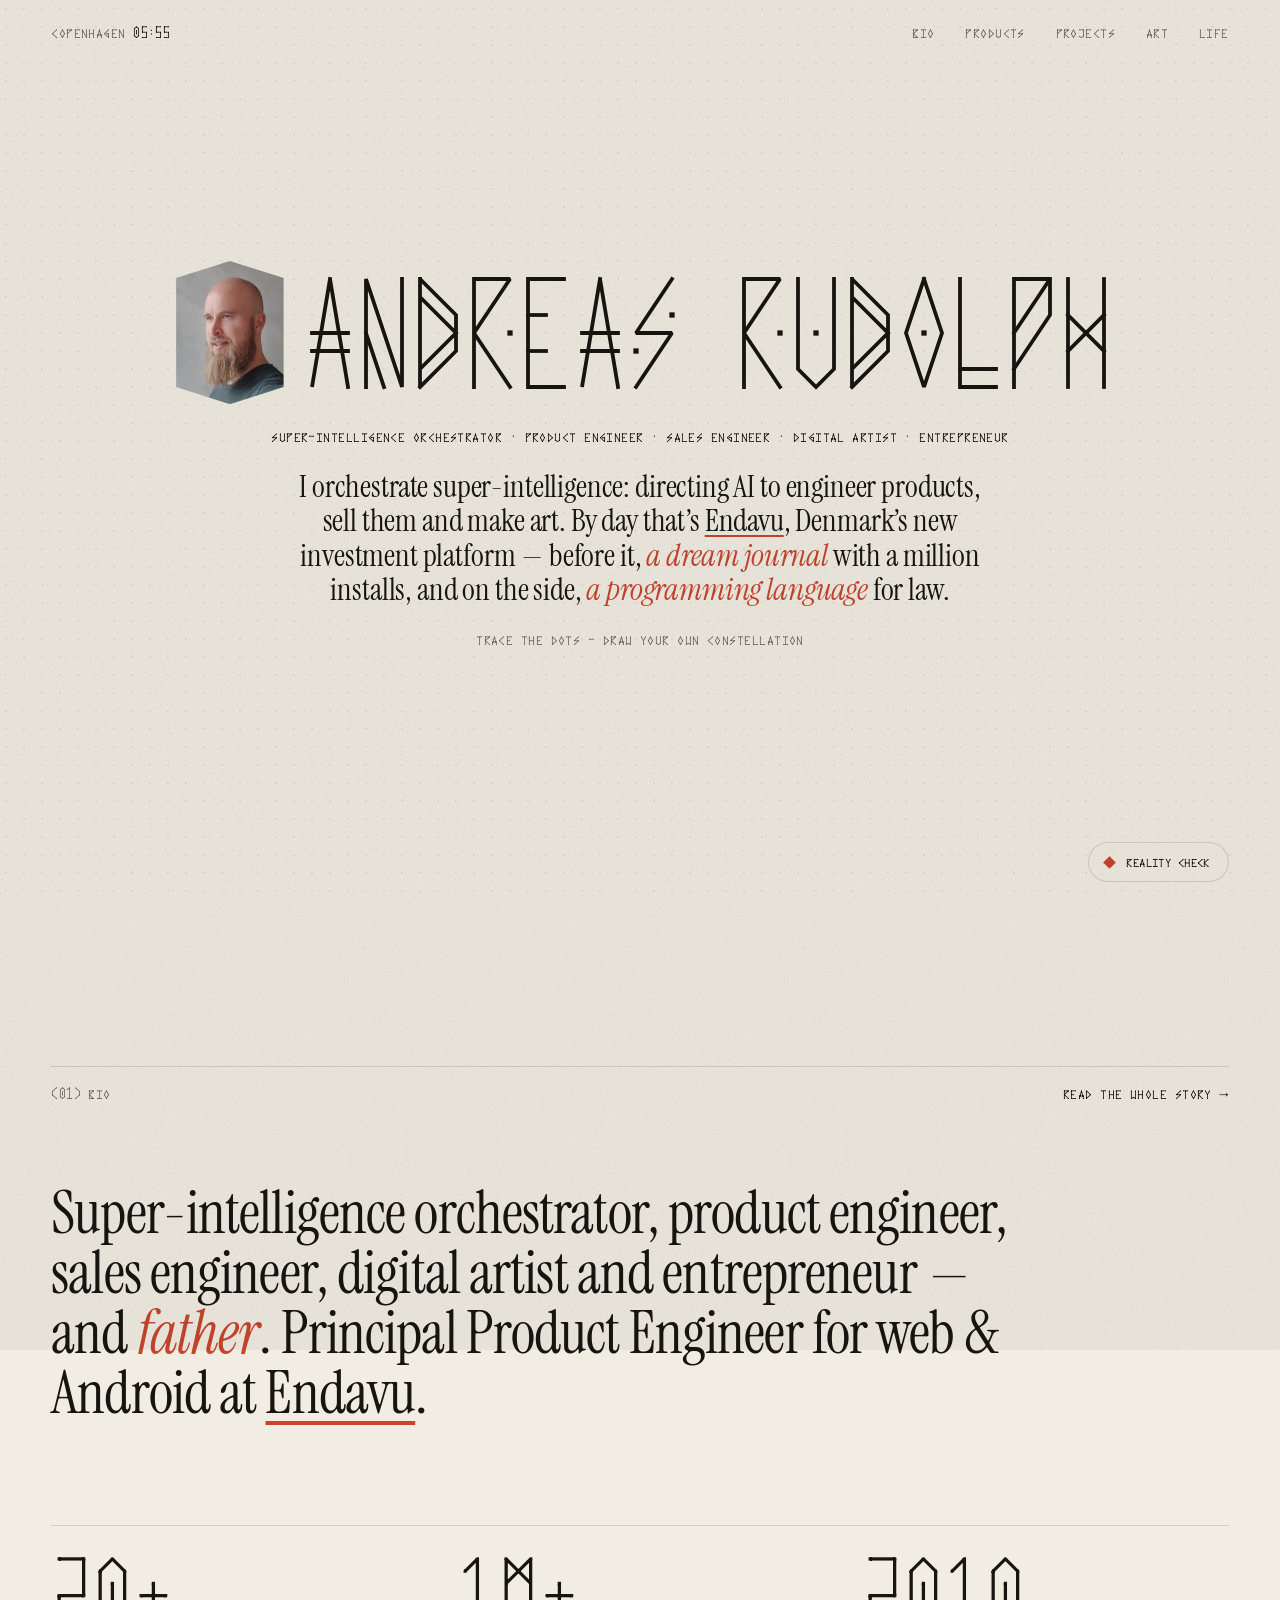
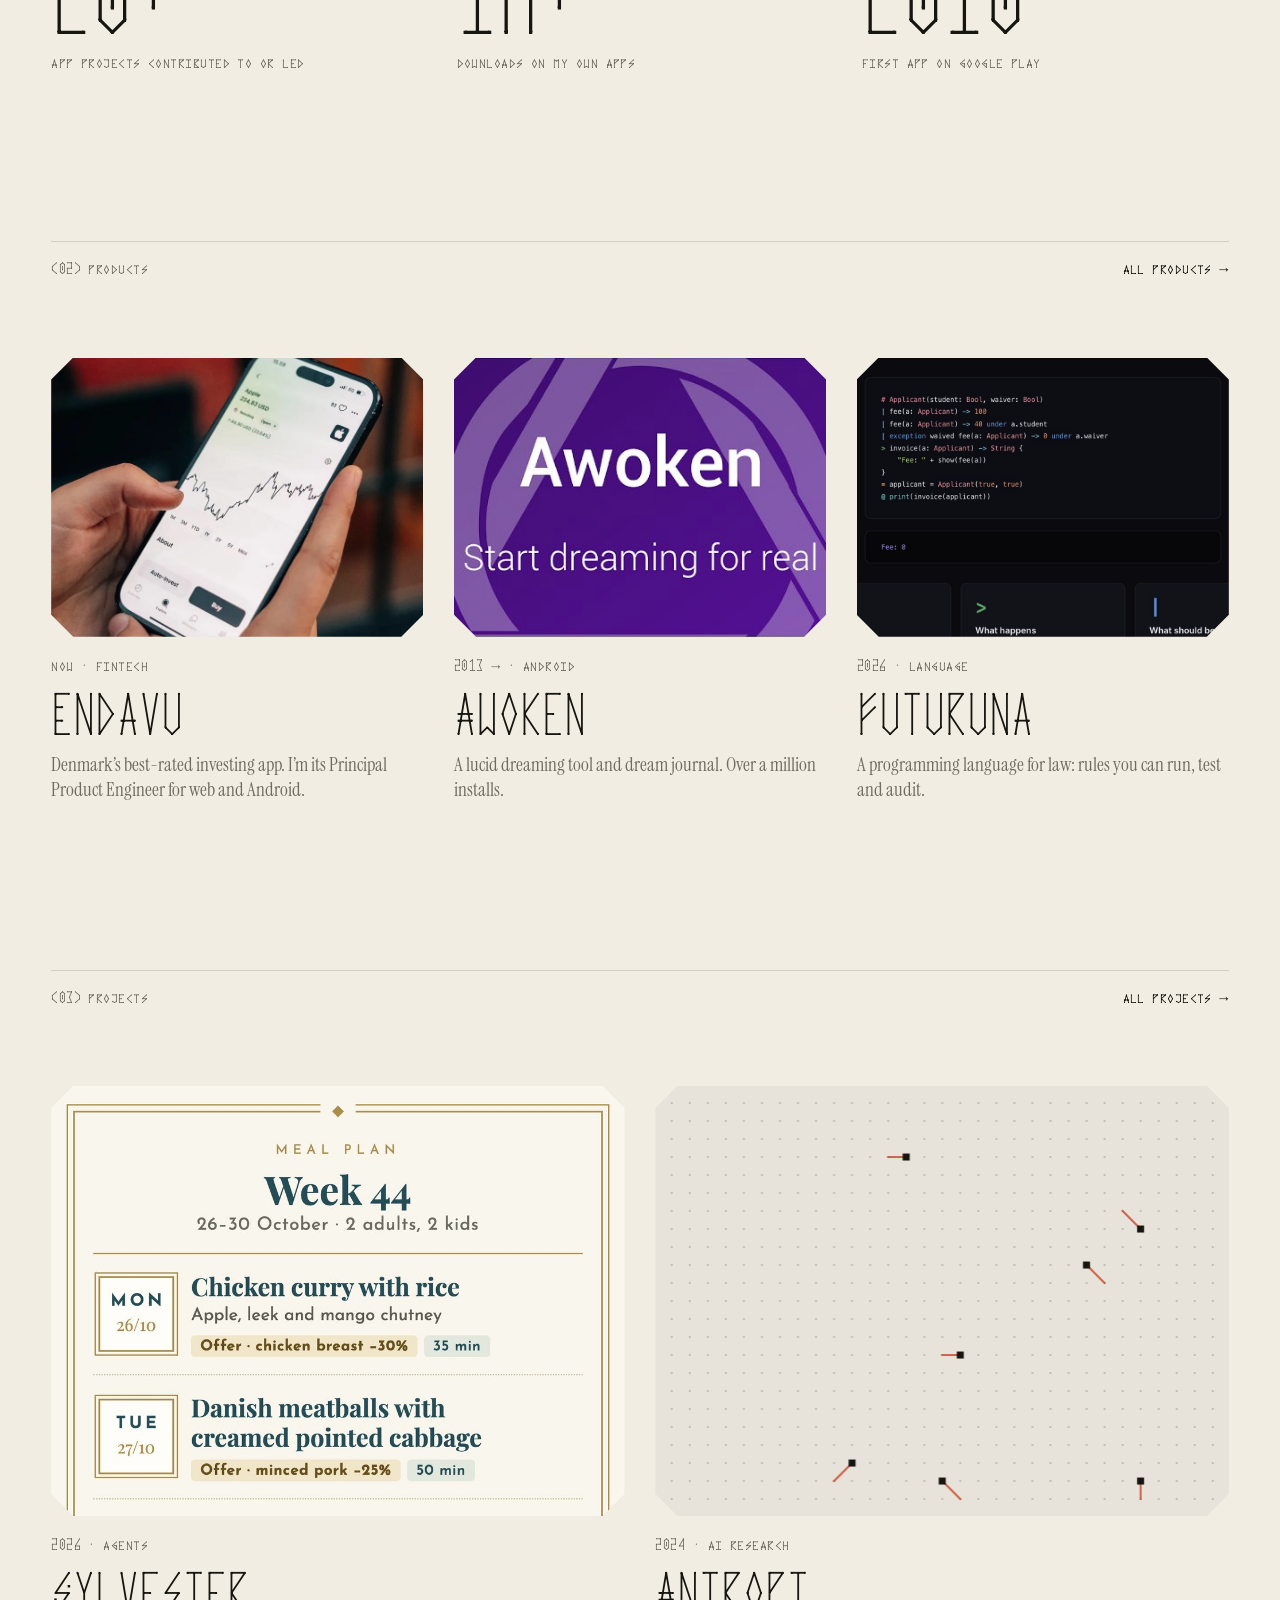
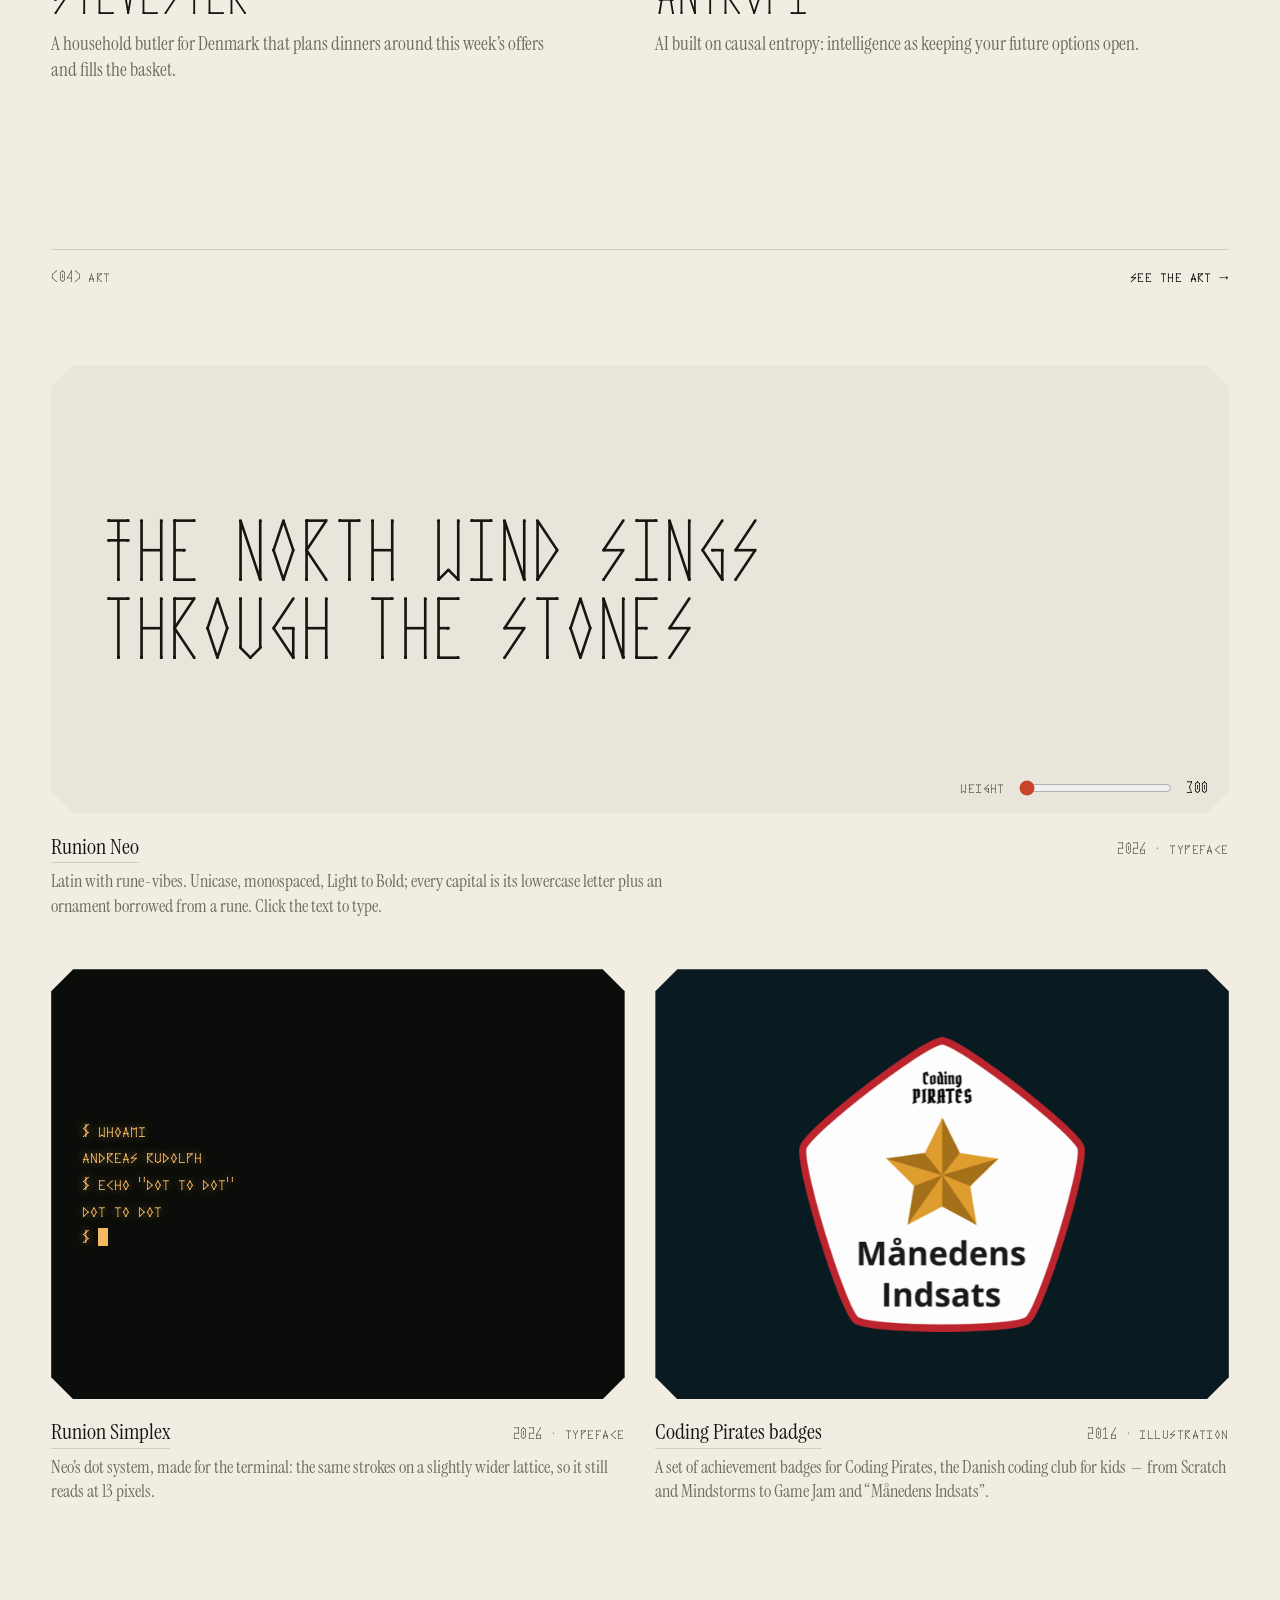
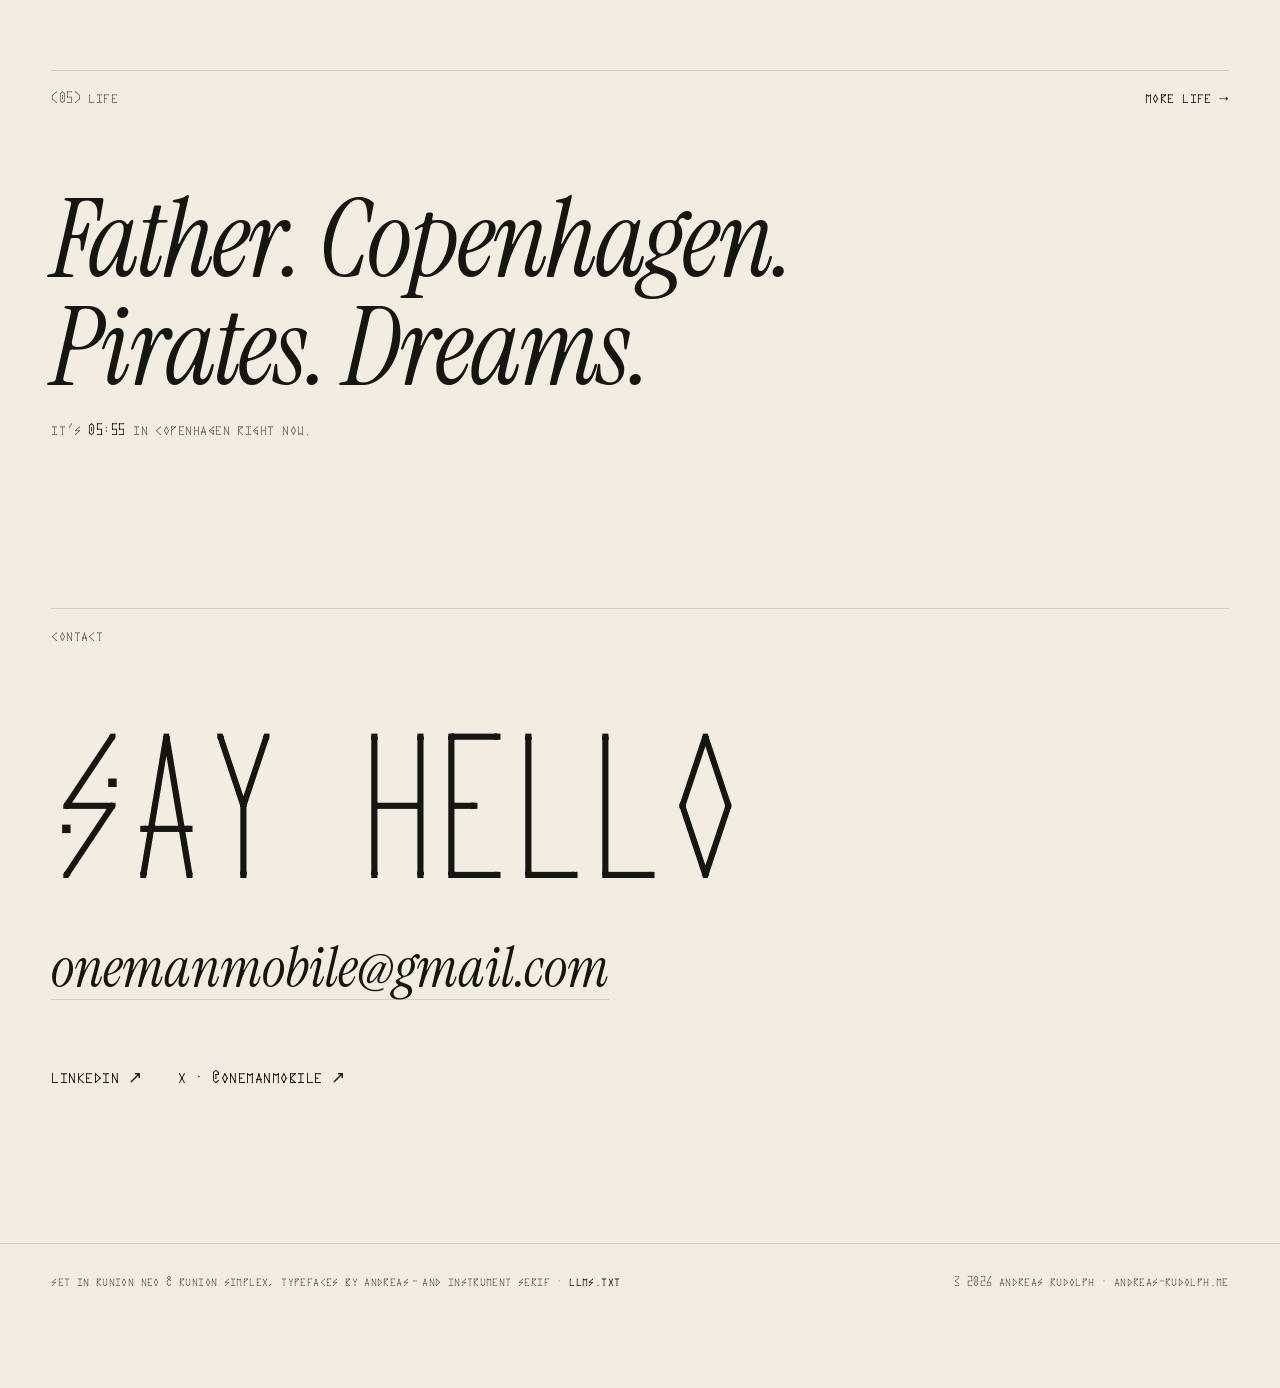
==== commit ab7c09d0: "Downloadable CV: one-page A4 /cv/ page and PDF, linked from the bio page" ====
--- a/index.html
+++ b/index.html
@@ -21,7 +21,7 @@
   <link rel="icon" href="/assets/favicon.svg" type="image/svg+xml">
   <link rel="preload" href="/assets/fonts/RunionNeo.woff2" as="font" type="font/woff2" crossorigin>
   <link rel="preload" href="/assets/fonts/InstrumentSerif-Regular.woff2" as="font" type="font/woff2" crossorigin>
-  <link rel="stylesheet" href="/assets/style.css?v=888e4a3266">
+  <link rel="stylesheet" href="/assets/style.css?v=2576e3306d">
   <script>try{if(localStorage.getItem('mode')==='dream')document.documentElement.dataset.mode='dream'}catch(e){}</script>
   <script type="module" src="/assets/main.js?v=9fe5629abb"></script>
   <script type="application/ld+json">
--- a/assets/style.css
+++ b/assets/style.css
@@ -318,6 +318,19 @@
 .quote { margin: clamp(80px, 11vw, 180px) 0 0; padding-left: clamp(0px, 16vw, 280px); }
 .quote blockquote { margin: 0 0 20px; }
 
+.cv-cta { display: flex; flex-wrap: wrap; align-items: center; gap: 14px 28px; margin: calc(-1 * clamp(28px, 4vw, 64px)) 0 clamp(72px, 9vw, 140px); }
+.cv-download {
+  display: inline-flex;
+  align-items: center;
+  padding: 16px 24px;
+  background: var(--ink);
+  color: var(--paper);
+  font: 500 15px/1 var(--mono);
+  letter-spacing: .04em;
+  clip-path: polygon(12px 0, calc(100% - 12px) 0, 100% 12px, 100% calc(100% - 12px), calc(100% - 12px) 100%, 12px 100%, 0 calc(100% - 12px), 0 12px);
+  transition: background-color .3s ease;
+}
+.cv-download:hover { background: var(--accent); }
 .today { margin: 0 0 clamp(72px, 9vw, 140px); }
 .today > .label { margin-bottom: 18px; }
 .today-list { list-style: none; margin: 0; padding: 0; border-top: 1px solid var(--rule); }
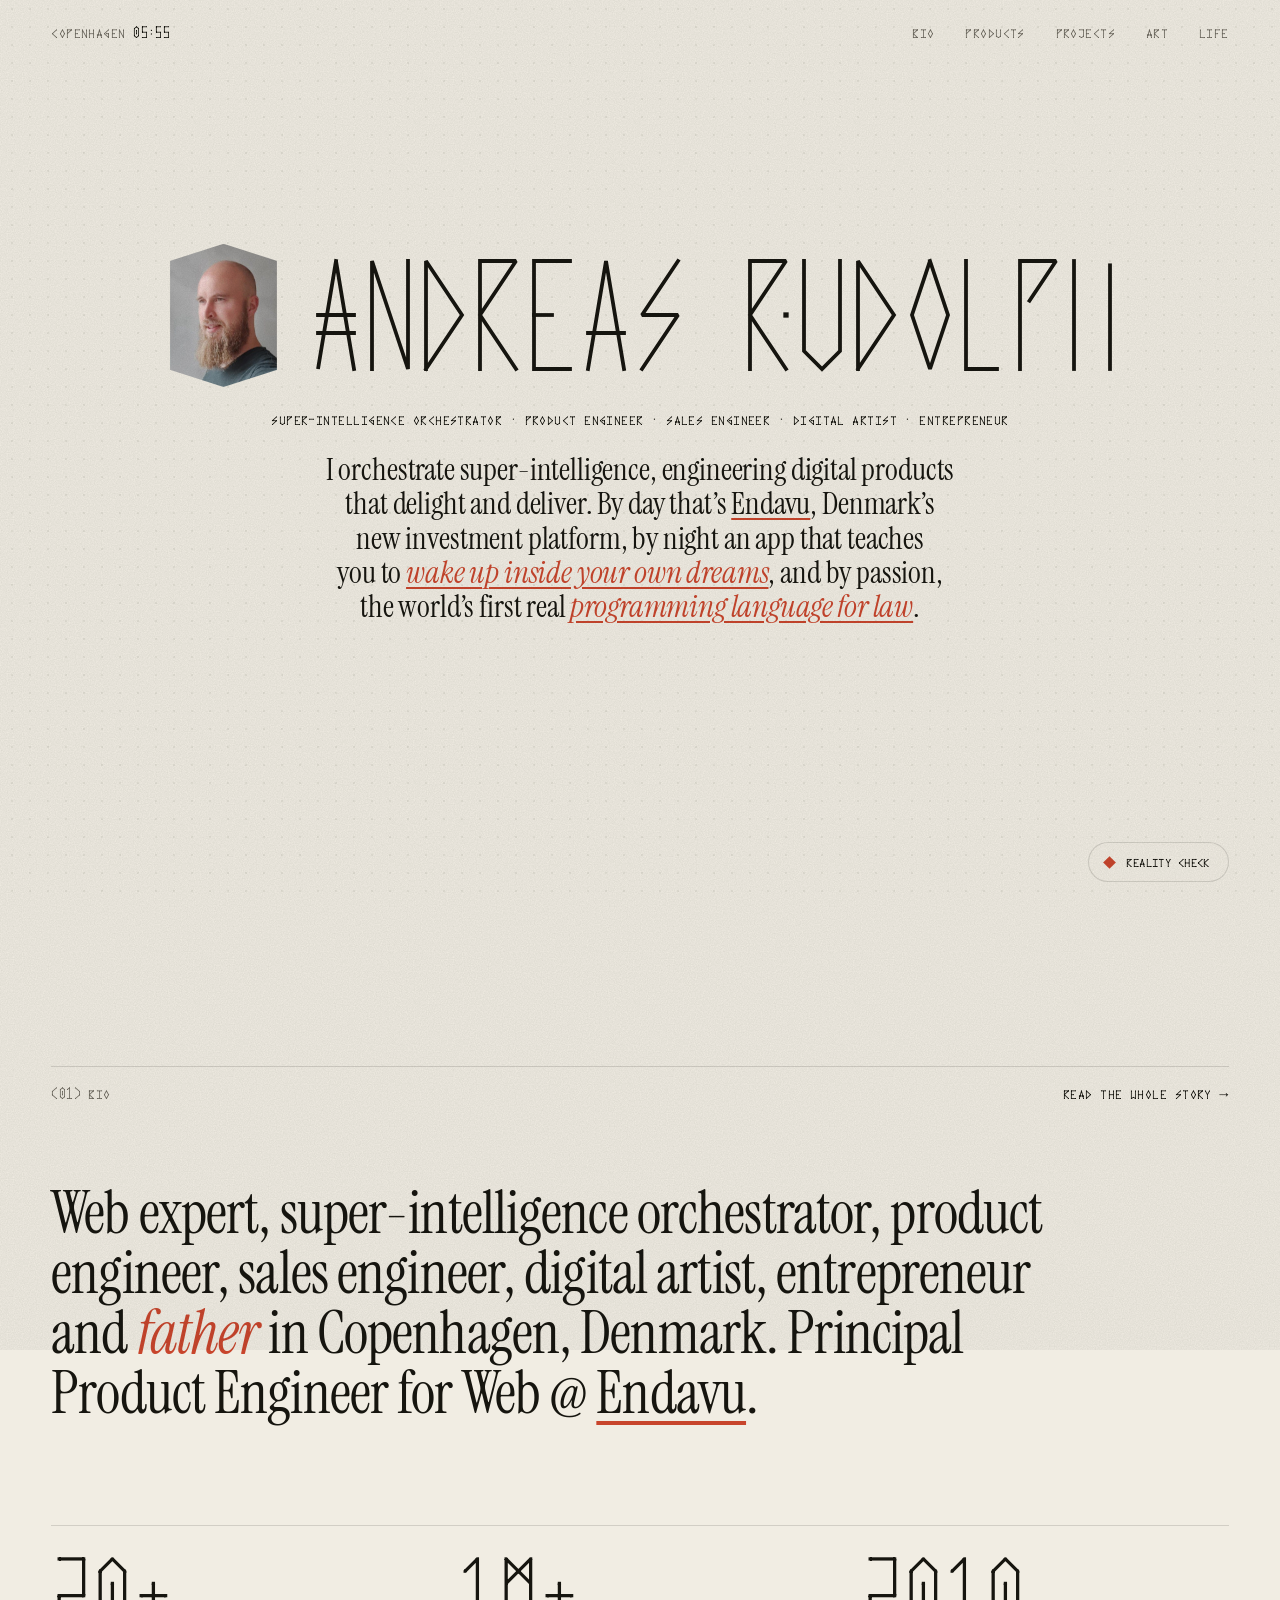
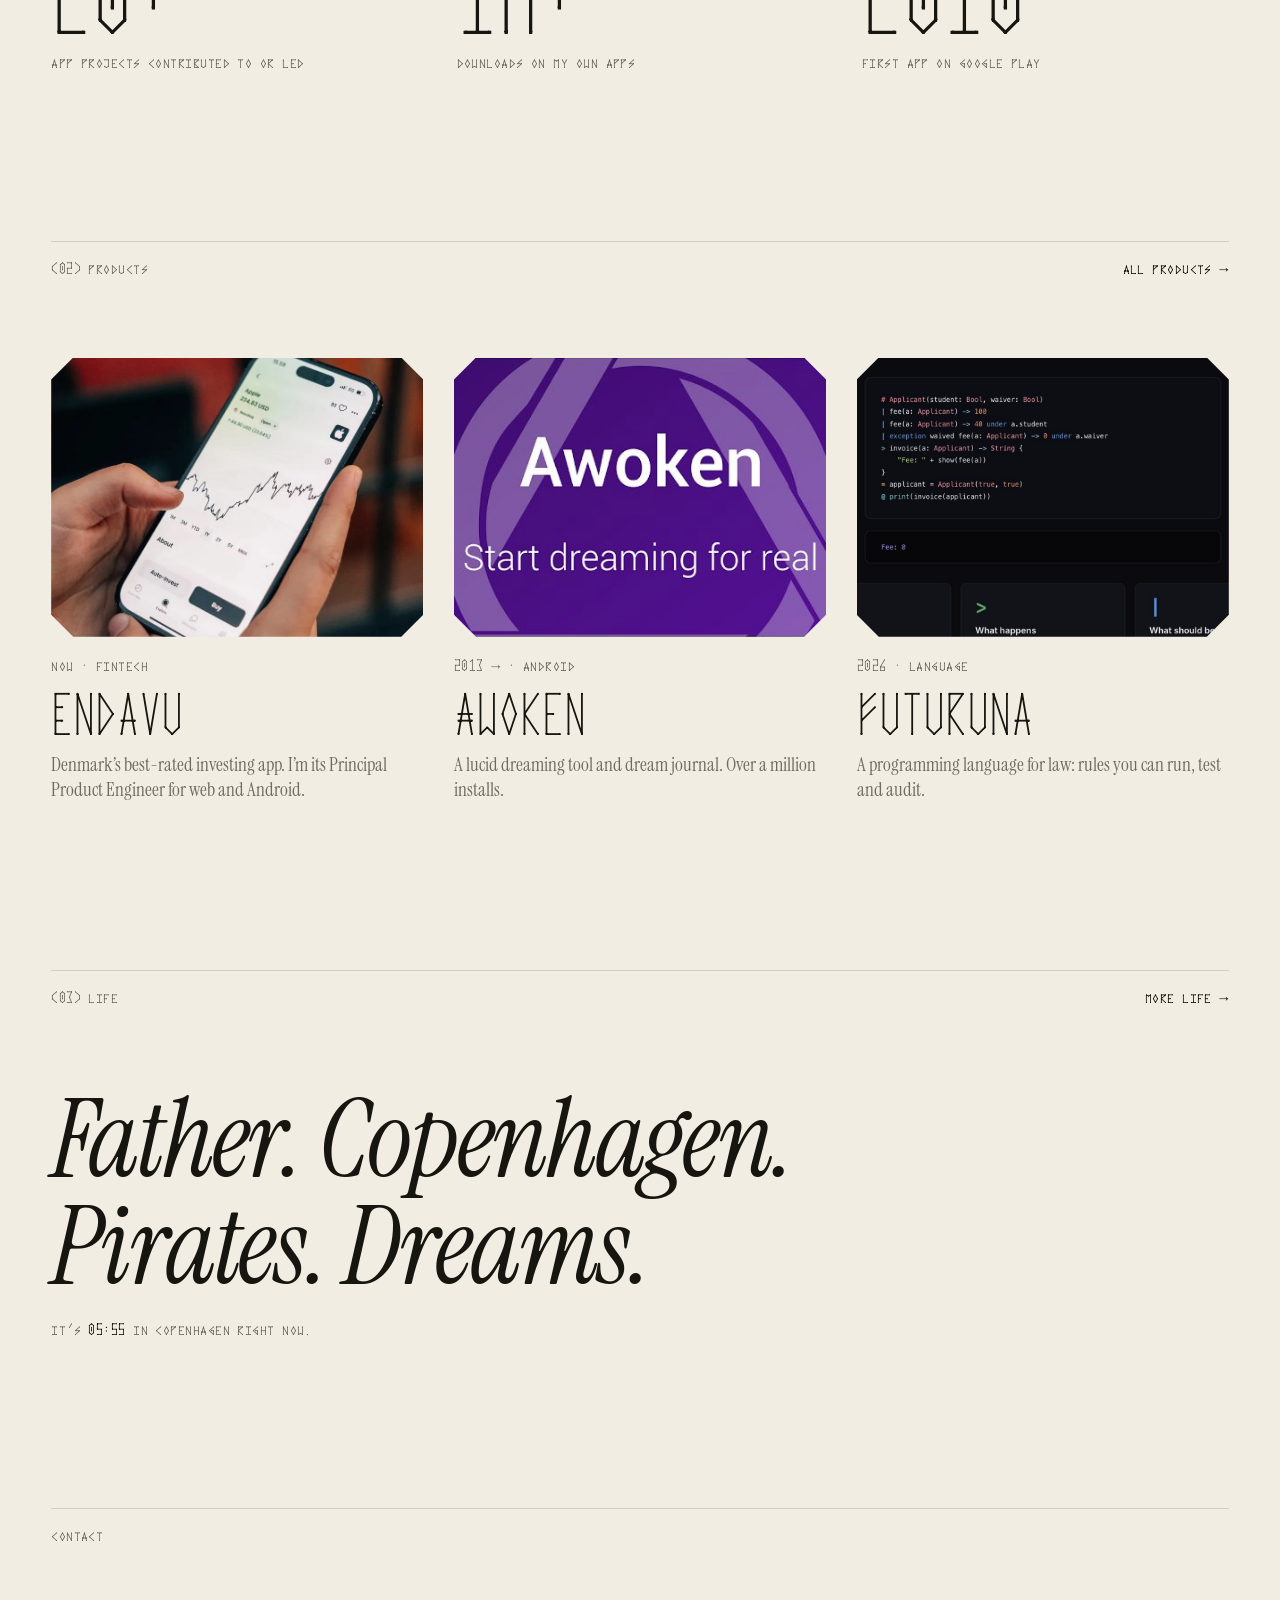
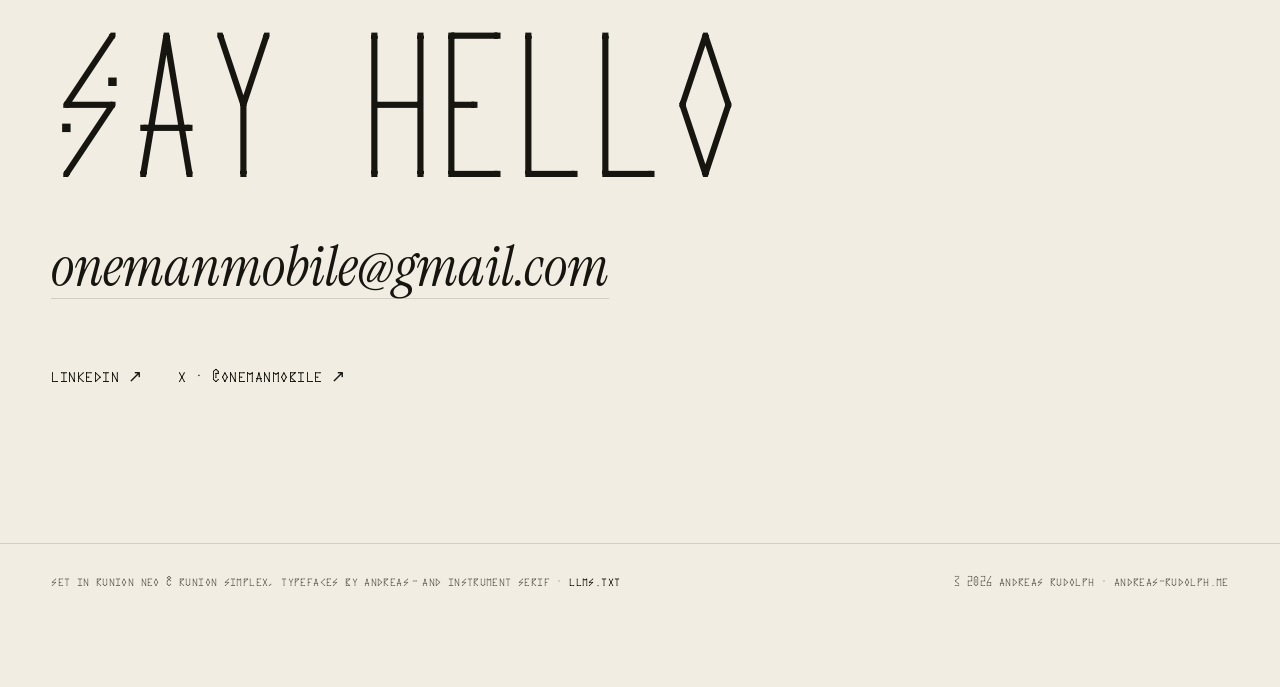
==== commit aac833cc: "Home: name in mixed case, new intro and bio copy, drop projects and art sections; sub-pages: content" ====
--- a/index.html
+++ b/index.html
@@ -21,9 +21,9 @@
   <link rel="icon" href="/assets/favicon.svg" type="image/svg+xml">
   <link rel="preload" href="/assets/fonts/RunionNeo.woff2" as="font" type="font/woff2" crossorigin>
   <link rel="preload" href="/assets/fonts/InstrumentSerif-Regular.woff2" as="font" type="font/woff2" crossorigin>
-  <link rel="stylesheet" href="/assets/style.css?v=2576e3306d">
+  <link rel="stylesheet" href="/assets/style.css?v=16f68725c3">
   <script>try{if(localStorage.getItem('mode')==='dream')document.documentElement.dataset.mode='dream'}catch(e){}</script>
-  <script type="module" src="/assets/main.js?v=9fe5629abb"></script>
+  <script type="module" src="/assets/main.js?v=e68046650d"></script>
   <script type="application/ld+json">
   {"@context":"https://schema.org","@type":"Person","name":"Andreas Rudolph","url":"https://andreas-rudolph.me/","jobTitle":"Principal Product Engineer, Web & Android","worksFor":{"@type":"Organization","name":"Endavu","url":"https://endavu.com"},"description":"A Danish super-intelligence orchestrator, product engineer, sales engineer, digital artist and entrepreneur — and a father.","nationality":{"@type":"Country","name":"Denmark"},"homeLocation":{"@type":"Place","name":"Copenhagen, Denmark"},"sameAs":["https://www.linkedin.com/in/andreasrudolph","https://x.com/OneManMobile","https://github.com/OneManMobile"]}
   </script>
@@ -49,9 +49,8 @@
         <h1 class="hero-name" data-name-box><span class="sr-only">Andreas Rudolph</span></h1>
       </div>
       <p class="label hero-role"><span>super-intelligence orchestrator</span> <span>· product engineer</span> <span>· sales engineer</span> <span>· digital artist</span> <span>· entrepreneur</span></p>
-      <p class="lede">I orchestrate super-intelligence: directing AI to engineer products, sell them and make art. By day that’s <a href="https://endavu.com">Endavu</a>, Denmark’s new investment platform&thinsp;—&thinsp;before it, <em>a dream journal</em> with a million installs, and on the side, <em>a programming language</em> for law.</p>
+      <p class="lede">I orchestrate super-intelligence, engineering digital products that delight and deliver. By day that’s <a href="https://endavu.com">Endavu</a>, Denmark’s new investment platform, by night an app that teaches you to <a href="https://play.google.com/store/apps/details?id=com.lucid_dreaming.awoken"><em>wake up inside your own dreams</em></a>, and by passion, the world’s first real <a href="https://futuruna.com/"><em>programming language for law</em></a>.</p>
       <p class="label swap hero-hint">
-          <span class="when-day">trace the dots — draw your own constellation</span>
           <span class="when-dream">you are dreaming. read a title twice&thinsp;—&thinsp;in dreams, text never stays the same.</span>
         </p>
     </div>
@@ -64,7 +63,7 @@
         <a class="label" href="/bio/">read the whole story →</a>
       </div>
       <div class="bio-head">
-        <p class="about-big reveal">Super-intelligence orchestrator, product engineer, sales engineer, digital artist and entrepreneur&thinsp;—&thinsp;and <em>father</em>. Principal Product Engineer for web &amp; Android at <a href="https://endavu.com">Endavu</a>.</p>
+        <p class="about-big reveal">Web expert, super-intelligence orchestrator, product engineer, sales engineer, digital artist, entrepreneur and <em>father</em> in Copenhagen, Denmark. Principal Product Engineer for Web @ <a href="https://endavu.com">Endavu</a>.</p>
       </div>
       <dl class="stats reveal">
         <div><dd>20+</dd><dt class="label">app projects contributed to or led</dt></div>
@@ -100,67 +99,9 @@
       </ul>
     </section>
 
-    <section class="section" id="projects" aria-labelledby="projects-title">
-      <div class="section-head reveal">
-        <h2 class="label" id="projects-title">(03) projects</h2>
-        <a class="label" href="/projects/">all projects →</a>
-      </div>
-      <ul class="cards cards--2">
-        <li class="card reveal"><a href="https://github.com/OneManMobile/sylvester-chatwell">
-          <span class="card-media"><img src="/assets/img/sylvester.jpg" width="1000" height="750" loading="lazy" decoding="async" alt="A Sylvester Chatwell meal plan card for week 44"></span>
-          <span class="label card-meta">2026 · agents</span>
-          <span class="card-title" data-dream>Sylvester</span>
-          <span class="card-desc">A household butler for Denmark that plans dinners around this week’s offers and fills the basket.</span>
-        </a></li>
-        <li class="card reveal"><a href="https://github.com/OneManMobile/Antropi">
-          <span class="card-media"><canvas data-ants aria-label="Animation: ants wandering a dot grid, leaving trails" role="img"></canvas></span>
-          <span class="label card-meta">2024 · ai research</span>
-          <span class="card-title" data-dream>Antropi</span>
-          <span class="card-desc">AI built on causal entropy: intelligence as keeping your future options open.</span>
-        </a></li>
-      </ul>
-    </section>
-
-    <section class="section" id="art" aria-labelledby="art-title">
-      <div class="section-head reveal">
-        <h2 class="label" id="art-title">(04) art</h2>
-        <a class="label" href="/art/">see the art →</a>
-      </div>
-      <div class="art-grid art-grid--2">
-        <figure class="art-card art-card--wide reveal">
-          <div class="art-canvas art-neo">
-            <p class="neo-specimen" contenteditable="true" spellcheck="false" aria-label="Type to try Runion Neo">The north wind sings through the stones</p>
-            <label class="neo-weight label"><span>weight</span> <input type="range" min="300" max="700" value="300" aria-label="Runion Neo weight"> <output>300</output></label>
-          </div>
-          <figcaption>
-            <span class="art-title"><a href="https://github.com/OneManMobile/runion-neo">Runion Neo</a> <span class="label">2026 · typeface</span></span>
-            <span class="art-desc">Latin with rune-vibes. Unicase, monospaced, Light to Bold; every capital is its lowercase letter plus an ornament borrowed from a rune. Click the text to type.</span>
-          </figcaption>
-        </figure>
-        <figure class="art-card reveal">
-          <div class="art-canvas art-simplex" aria-hidden="true">
-            <p>$ whoami<br>andreas rudolph<br>$ echo "dot to dot"<br>dot to dot<br>$ <span class="caret"></span></p>
-          </div>
-          <figcaption>
-            <span class="art-title"><a href="https://github.com/OneManMobile/runion-simplex">Runion Simplex</a> <span class="label">2026 · typeface</span></span>
-            <span class="art-desc">Neo’s dot system, made for the terminal: the same strokes on a slightly wider lattice, so it still reads at 13 pixels.</span>
-          </figcaption>
-        </figure>
-        <figure class="art-card reveal">
-          <div class="art-canvas art-badge">
-            <img src="/assets/art/coding-pirates-badge.png" width="360" height="370" alt="A pentagon badge with a gold star, reading Coding Pirates — Månedens Indsats">
-          </div>
-          <figcaption>
-            <span class="art-title"><a href="https://github.com/OneManMobile/CodingPiratesAchievements">Coding Pirates badges</a> <span class="label">2016 · illustration</span></span>
-            <span class="art-desc">A set of achievement badges for Coding Pirates, the Danish coding club for kids&thinsp;—&thinsp;from Scratch and Mindstorms to Game Jam and “Månedens Indsats”.</span>
-          </figcaption>
-        </figure>
-      </div>
-    </section>
-
     <section class="section" id="life" aria-labelledby="life-title">
       <div class="section-head reveal">
-        <h2 class="label" id="life-title">(05) life</h2>
+        <h2 class="label" id="life-title">(03) life</h2>
         <a class="label" href="/life/">more life →</a>
       </div>
       <p class="life-strip reveal"><a href="/life/">Father. Copenhagen. Pirates. Dreams.</a></p>
--- a/assets/style.css
+++ b/assets/style.css
@@ -106,7 +106,6 @@
   flex-direction: column;
   overflow: hidden;
 }
-.hero--page { min-height: 0; }
 #field { position: absolute; inset: 0; width: 100%; height: 100%; display: block; touch-action: pan-y; }
 .top {
   position: relative;
@@ -133,14 +132,13 @@
   padding: clamp(12px, 3vh, 40px) var(--gutter) clamp(56px, 9vh, 104px);
   text-align: center;
 }
-.hero-stack--page { align-items: flex-start; justify-content: flex-end; padding-top: clamp(64px, 12vh, 140px); text-align: left; }
 /* photo and name sit side by side; the pair is centred as one unit */
 .hero-ident {
   align-self: stretch;
   display: flex;
   align-items: center;
   justify-content: center;
-  gap: clamp(16px, 2.2vw, 36px);
+  gap: clamp(24px, 3.2vw, 52px);
 }
 .hero-portrait {
   display: block;
@@ -155,7 +153,6 @@
 }
 /* the canvas draws the name inside this box; the script sizes it */
 .hero-name { flex: none; height: 120px; margin: 0; }
-.hero-stack--page .hero-name { width: 100%; }
 .hero-role { margin: 0; max-width: 64em; color: var(--ink); animation: rise 1.4s 1.35s cubic-bezier(.2, .7, .1, 1) both; }
 .hero-role span { white-space: nowrap; }
 .lede {
@@ -167,7 +164,6 @@
   text-wrap: balance;
   animation: rise 1.4s 1.5s cubic-bezier(.2, .7, .1, 1) both;
 }
-.hero-stack--page .lede { max-width: 22em; text-wrap: pretty; }
 .lede em { color: var(--accent); transition: color 1.1s ease; }
 .lede a, .about-big a, .facts a {
   color: inherit;
@@ -181,7 +177,7 @@
 .hero-hint { animation: rise 1.4s 1.8s cubic-bezier(.2, .7, .1, 1) both; }
 .swap { display: grid; }
 .swap > span { grid-area: 1 / 1; transition: opacity 1s ease; }
-.when-dream, [data-mode="dream"] .when-day { opacity: 0; }
+.when-dream { opacity: 0; }
 [data-mode="dream"] .when-dream { opacity: 1; color: var(--ink); }
 
 @keyframes rise { from { opacity: 0; transform: translateY(18px); } }
